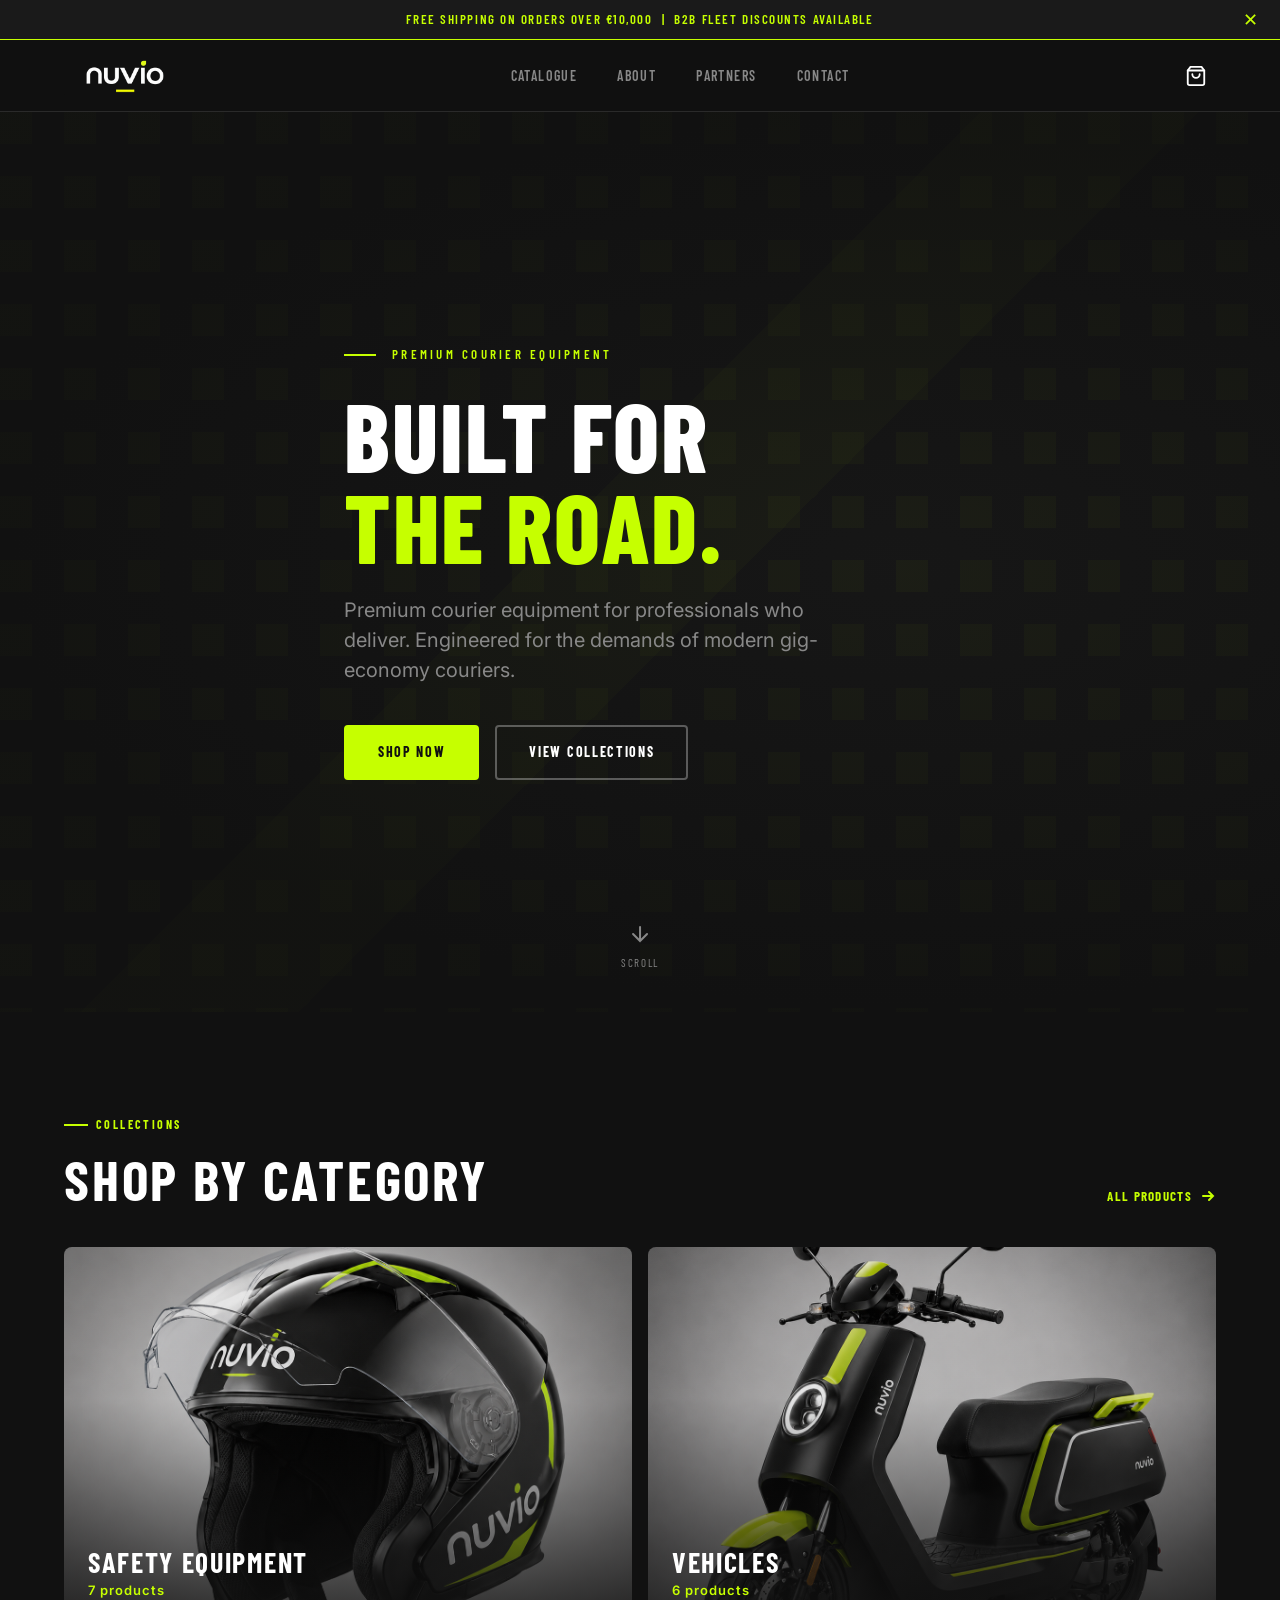
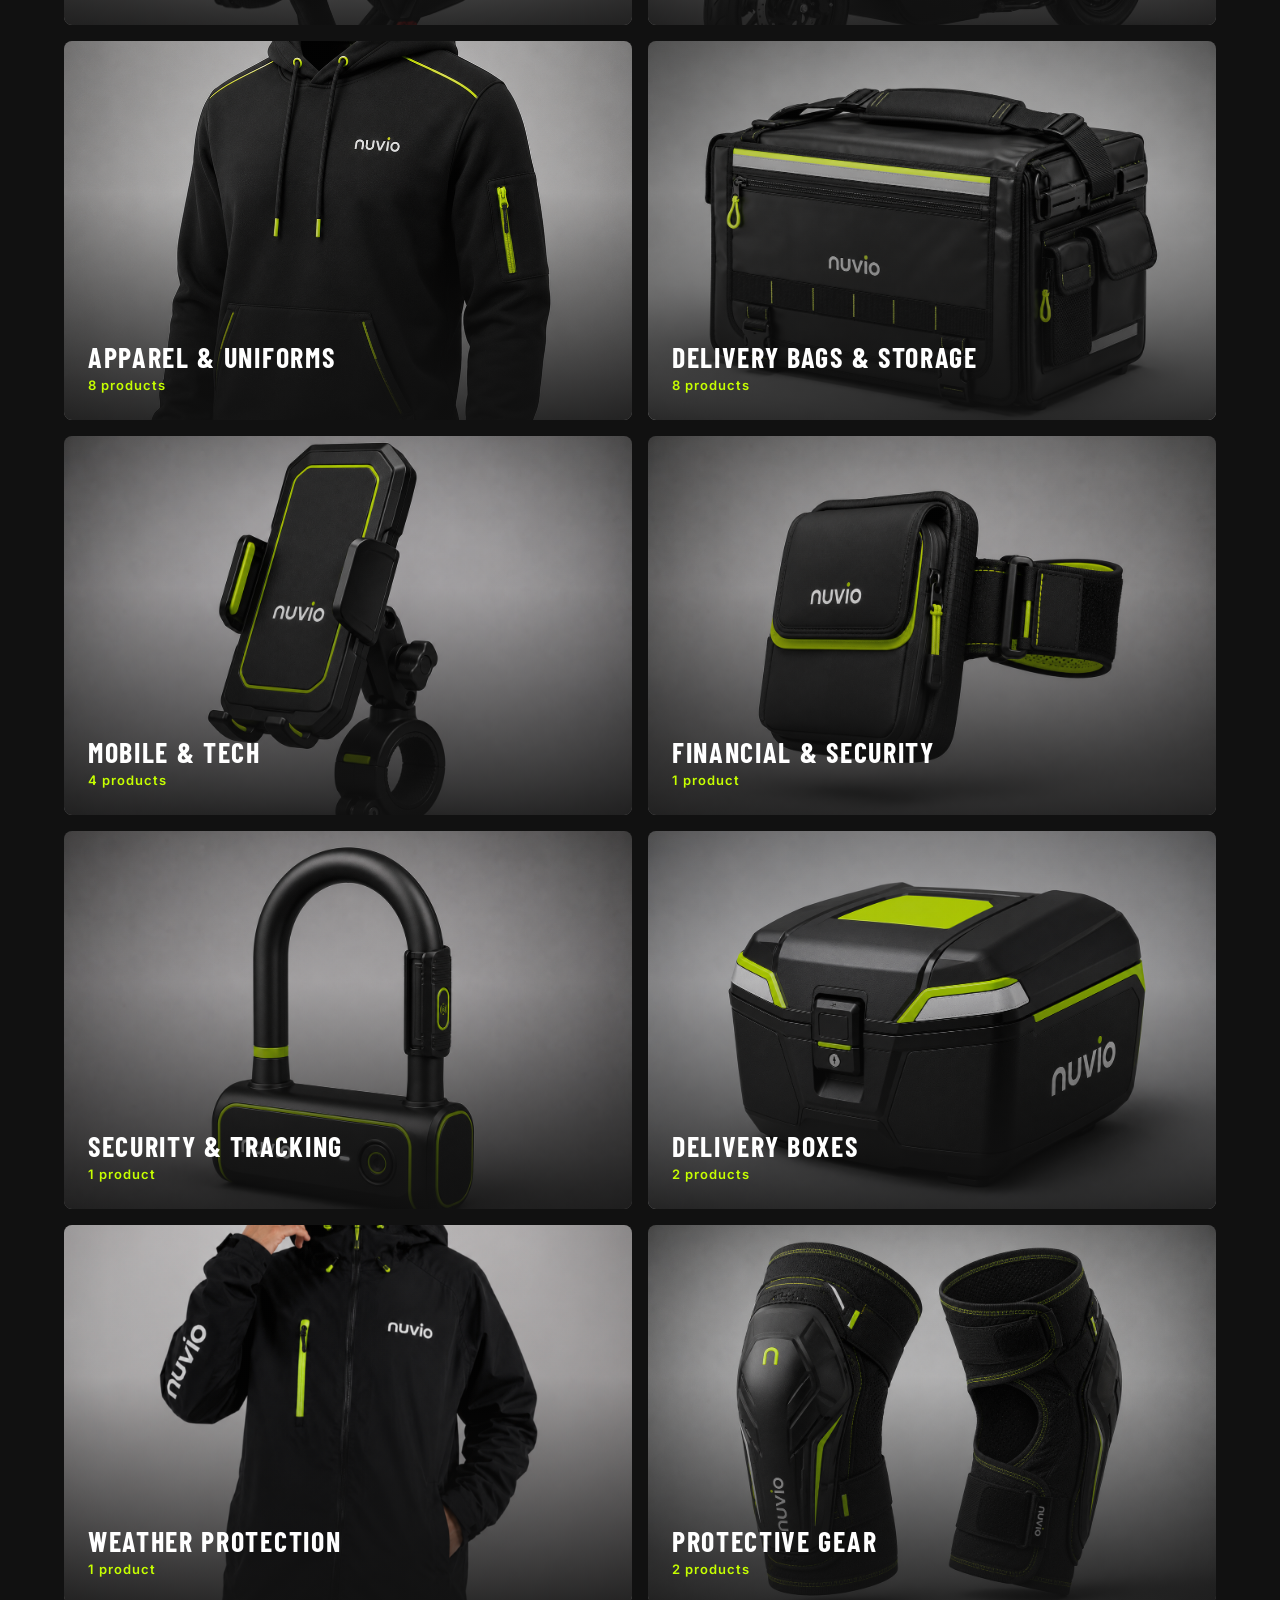
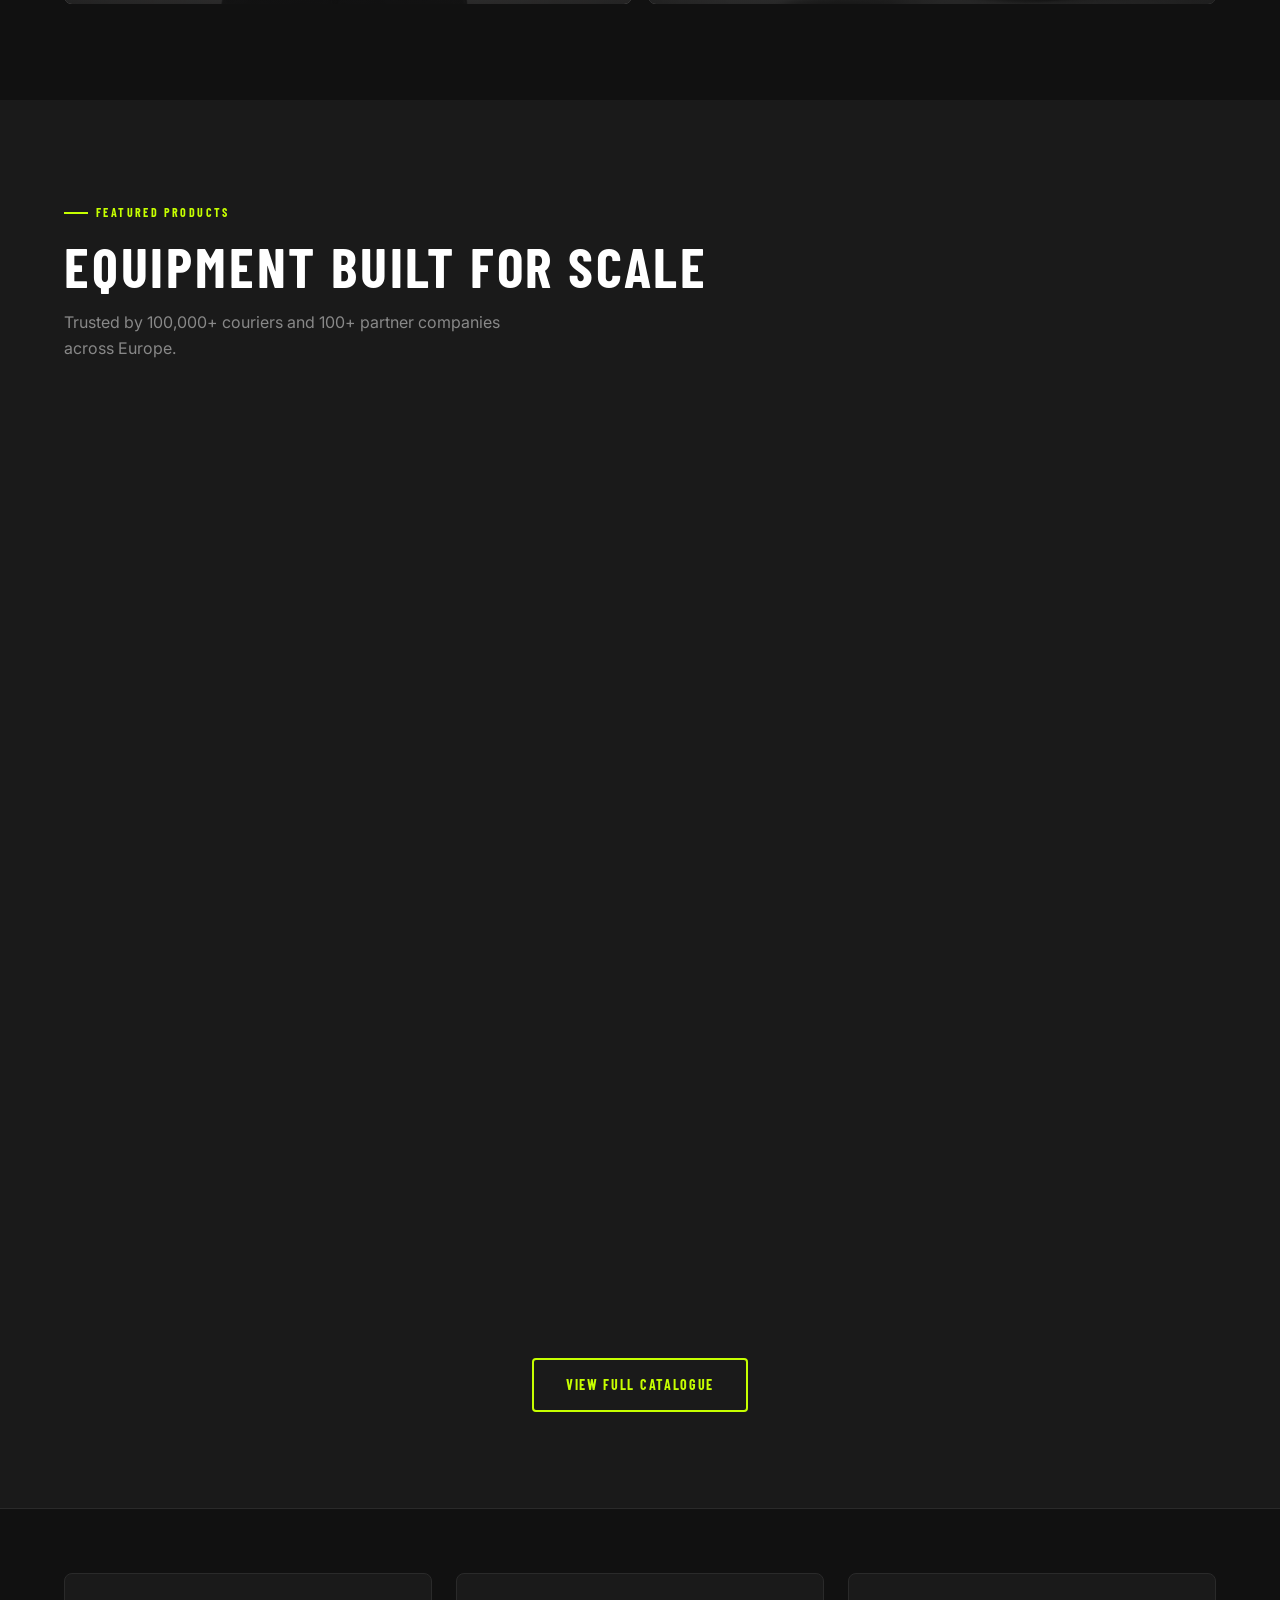
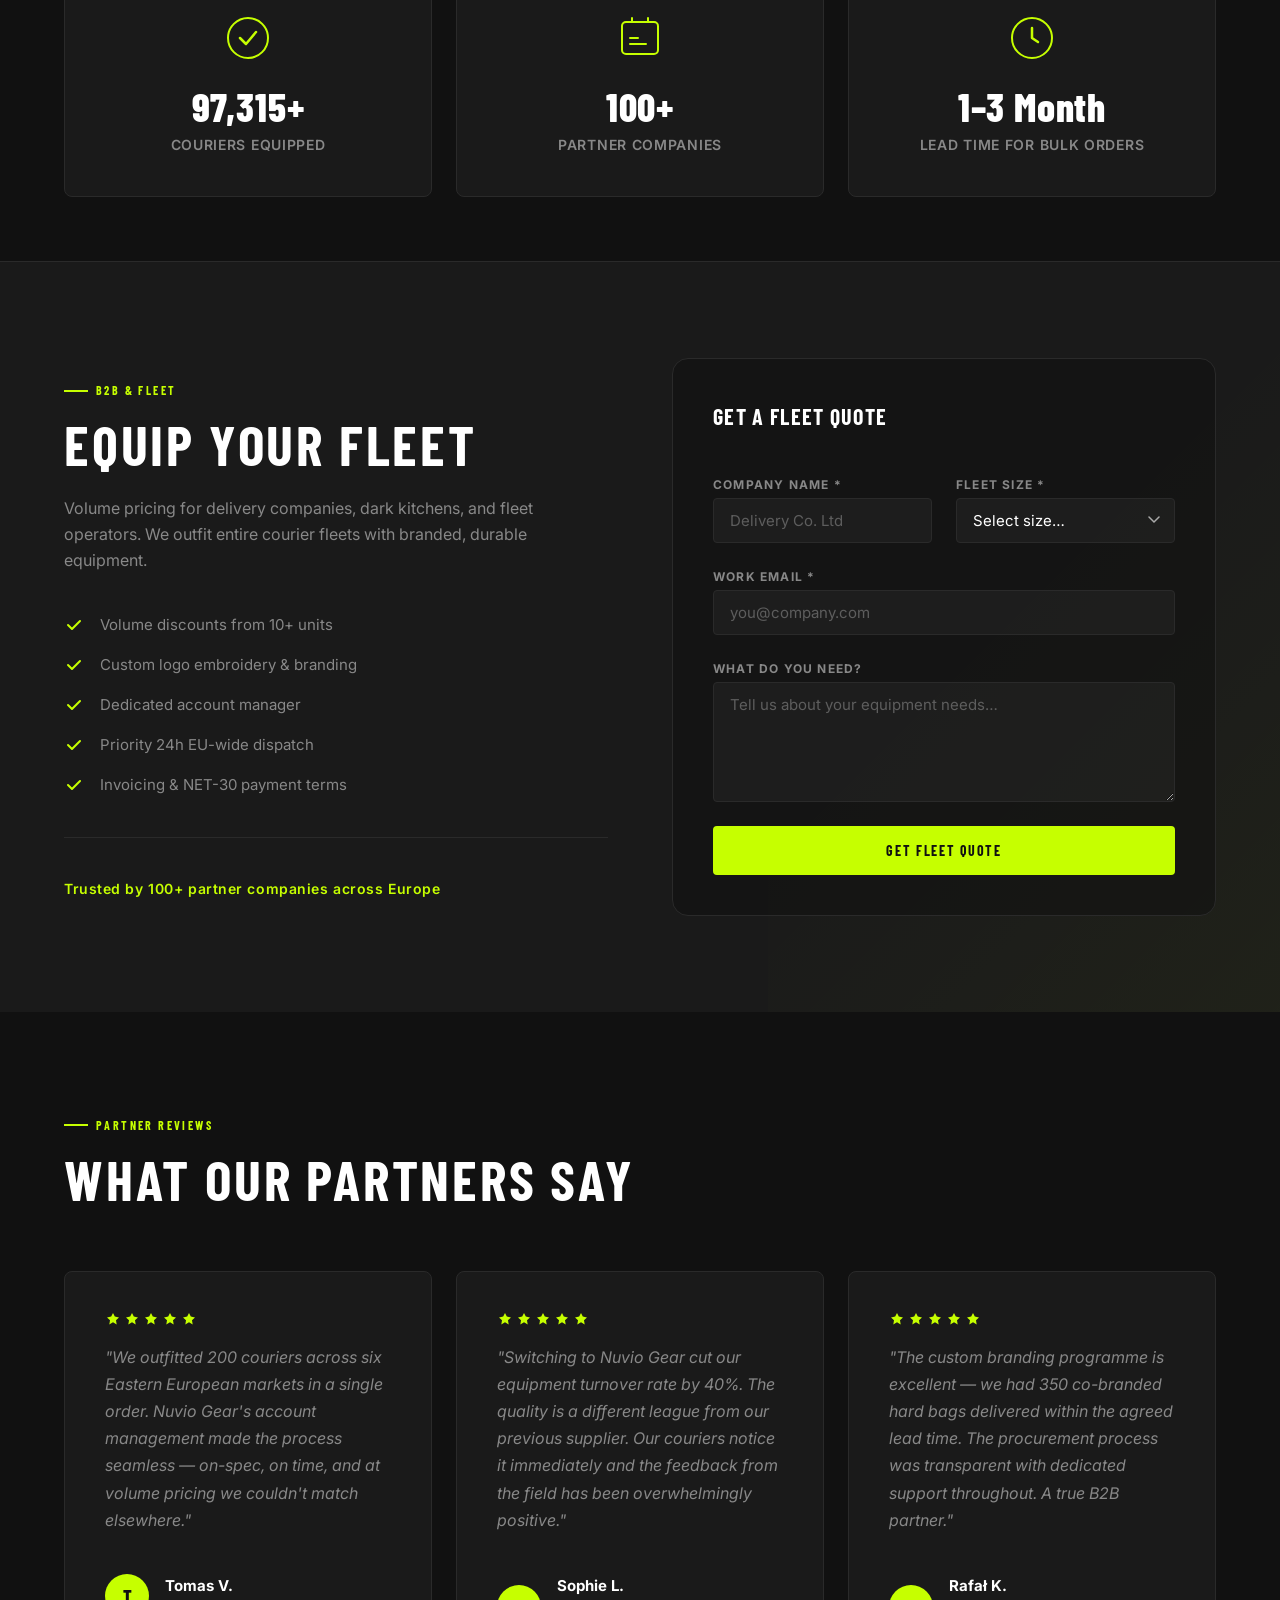
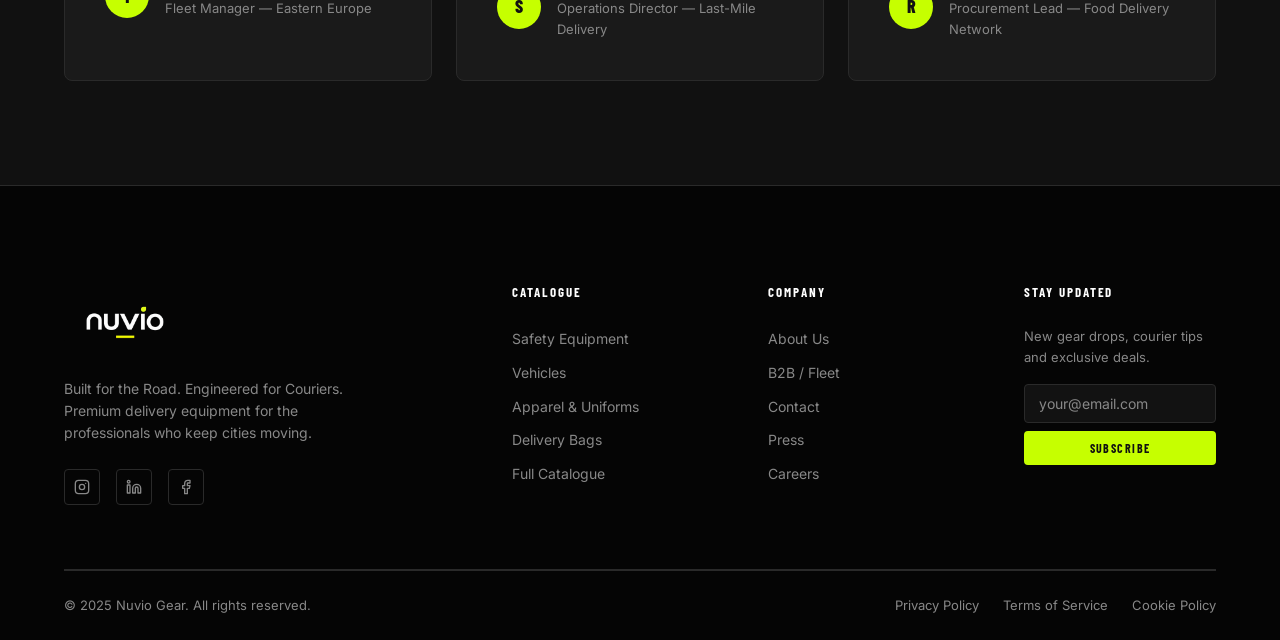
==== index.html @ 3fef3d1f "Initial commit" ====
<!DOCTYPE html>
<html lang="en">
<head>
  <meta charset="UTF-8">
  <meta name="viewport" content="width=device-width, initial-scale=1.0">
  <meta name="description" content="Nuvio Gear — Premium courier equipment for professionals who deliver. 42 products across 12 categories: safety equipment, vehicles, apparel, delivery bags &amp; more.">
  <meta name="theme-color" content="#111111">
  <title>Nuvio Gear — Built for the Road. Engineered for Couriers.</title>

  <!-- Open Graph -->
  <meta property="og:title" content="Nuvio Gear — Built for the Road">
  <meta property="og:description" content="Premium courier equipment for gig-economy professionals.">
  <meta property="og:type" content="website">

  <!-- Preload critical fonts -->
  <link rel="preconnect" href="https://fonts.googleapis.com">
  <link rel="preconnect" href="https://fonts.gstatic.com" crossorigin>
  <link href="https://fonts.googleapis.com/css2?family=Barlow+Condensed:wght@400;600;700;800&family=Inter:wght@400;500;600;700&display=swap" rel="stylesheet">

  <!-- Stylesheets -->
  <link rel="stylesheet" href="assets/css/main.css">
  <link rel="stylesheet" href="assets/css/components.css">
  <link rel="stylesheet" href="assets/css/responsive.css">
</head>
<body>

  <!-- ══════════════════════════════════════════
       ANNOUNCEMENT BAR
  ══════════════════════════════════════════ -->
  <div class="announcement-bar" role="banner" id="announce-bar">
    <p class="announcement-bar__text">
      FREE SHIPPING ON ORDERS OVER €10,000 &nbsp;|&nbsp; B2B Fleet Discounts Available
    </p>
    <button class="announcement-bar__close" aria-label="Dismiss announcement">✕</button>
  </div>

  <!-- ══════════════════════════════════════════
       NAVIGATION
  ══════════════════════════════════════════ -->
  <nav class="site-nav" role="navigation" aria-label="Main navigation">
    <div class="container nav-inner">

      <!-- Logo -->
      <a href="index.html" class="nav-logo" aria-label="Nuvio Gear Home">
        <img src="assets/images/nuvio_white_transparent2.png" alt="Nuvio Gear" style="height: 80px; width: auto;">
      </a>

      <!-- Desktop links -->
      <ul class="nav-links" role="list">
        <li class="nav-item">
          <a href="products.html" class="nav-link" aria-haspopup="true">Catalogue</a>
          <!-- Mega Dropdown -->
          <div class="mega-dropdown" role="region" aria-label="Catalogue categories">
            <a href="products.html?cat=safety-equipment" class="mega-dropdown-item">
              <svg class="mega-dropdown-icon" viewBox="0 0 40 40" fill="none" xmlns="http://www.w3.org/2000/svg" aria-hidden="true">
                <path d="M20 4L6 10v10c0 7 5.8 13.5 14 15.5 8.2-2 14-8.5 14-15.5V10L20 4z" stroke="currentColor" stroke-width="2"/>
                <path d="M14 20l4 4 8-8" stroke="currentColor" stroke-width="2.5" stroke-linecap="round" stroke-linejoin="round"/>
              </svg>
              <div>
                <div class="mega-dropdown-label">Safety Equipment</div>
                <div class="mega-dropdown-desc">Helmets, vests &amp; first aid</div>
              </div>
            </a>
            <a href="products.html?cat=communication" class="mega-dropdown-item">
              <svg class="mega-dropdown-icon" viewBox="0 0 40 40" fill="none" xmlns="http://www.w3.org/2000/svg" aria-hidden="true">
                <circle cx="20" cy="14" r="6" stroke="currentColor" stroke-width="2"/>
                <rect x="9" y="13" width="4" height="6" rx="2" stroke="currentColor" stroke-width="1.5"/>
                <rect x="27" y="13" width="4" height="6" rx="2" stroke="currentColor" stroke-width="1.5"/>
                <path d="M12 14 Q12 8 20 8 Q28 8 28 14" stroke="currentColor" stroke-width="1.5" fill="none"/>
              </svg>
              <div>
                <div class="mega-dropdown-label">Communication</div>
                <div class="mega-dropdown-desc">Intercoms &amp; headsets</div>
              </div>
            </a>
            <a href="products.html?cat=vehicles" class="mega-dropdown-item">
              <svg class="mega-dropdown-icon" viewBox="0 0 40 40" fill="none" xmlns="http://www.w3.org/2000/svg" aria-hidden="true">
                <circle cx="10" cy="28" r="5" stroke="currentColor" stroke-width="2"/>
                <circle cx="30" cy="28" r="5" stroke="currentColor" stroke-width="2"/>
                <path d="M10 28 L18 14 L24 14 L30 28" stroke="currentColor" stroke-width="2" stroke-linecap="round" stroke-linejoin="round"/>
                <line x1="18" y1="14" x2="10" y2="22" stroke="currentColor" stroke-width="1.5" stroke-linecap="round"/>
                <path d="M20 10 L24 14" stroke="currentColor" stroke-width="2" stroke-linecap="round"/>
              </svg>
              <div>
                <div class="mega-dropdown-label">Vehicles</div>
                <div class="mega-dropdown-desc">E-bikes, scooters &amp; cargo</div>
              </div>
            </a>
            <a href="products.html?cat=apparel" class="mega-dropdown-item">
              <svg class="mega-dropdown-icon" viewBox="0 0 40 40" fill="none" xmlns="http://www.w3.org/2000/svg" aria-hidden="true">
                <path d="M14 6 L6 12 L10 14 L10 34 L30 34 L30 14 L34 12 L26 6 Q23 10 20 10 Q17 10 14 6Z" stroke="currentColor" stroke-width="2" fill="none" stroke-linejoin="round"/>
                <line x1="20" y1="10" x2="20" y2="34" stroke="currentColor" stroke-width="1.5" opacity="0.5"/>
              </svg>
              <div>
                <div class="mega-dropdown-label">Apparel &amp; Uniforms</div>
                <div class="mega-dropdown-desc">Jackets, shirts &amp; pants</div>
              </div>
            </a>
            <a href="products.html?cat=delivery-bags" class="mega-dropdown-item">
              <svg class="mega-dropdown-icon" viewBox="0 0 40 40" fill="none" xmlns="http://www.w3.org/2000/svg" aria-hidden="true">
                <rect x="8" y="12" width="24" height="22" rx="4" stroke="currentColor" stroke-width="2"/>
                <path d="M13 12 L13 8 Q13 5 20 5 Q27 5 27 8 L27 12" stroke="currentColor" stroke-width="2" fill="none"/>
                <line x1="8" y1="20" x2="32" y2="20" stroke="currentColor" stroke-width="1.5"/>
              </svg>
              <div>
                <div class="mega-dropdown-label">Delivery Bags &amp; Storage</div>
                <div class="mega-dropdown-desc">Hard bags, pizza &amp; grocery</div>
              </div>
            </a>
            <a href="products.html?cat=mobile-tech" class="mega-dropdown-item">
              <svg class="mega-dropdown-icon" viewBox="0 0 40 40" fill="none" xmlns="http://www.w3.org/2000/svg" aria-hidden="true">
                <rect x="13" y="5" width="14" height="24" rx="3" stroke="currentColor" stroke-width="2"/>
                <circle cx="20" cy="25" r="2" stroke="currentColor" stroke-width="1.5"/>
                <line x1="16" y1="9" x2="24" y2="9" stroke="currentColor" stroke-width="1.5" stroke-linecap="round"/>
                <path d="M26 18 L32 14 M26 22 L34 22" stroke="currentColor" stroke-width="1.5" stroke-linecap="round"/>
              </svg>
              <div>
                <div class="mega-dropdown-label">Mobile &amp; Tech</div>
                <div class="mega-dropdown-desc">Holders, cameras &amp; cases</div>
              </div>
            </a>
            <a href="products.html?cat=financial-security" class="mega-dropdown-item">
              <svg class="mega-dropdown-icon" viewBox="0 0 40 40" fill="none" xmlns="http://www.w3.org/2000/svg" aria-hidden="true">
                <rect x="6" y="12" width="28" height="20" rx="3" stroke="currentColor" stroke-width="2"/>
                <path d="M12 12 L12 9 Q12 6 20 6 Q28 6 28 9 L28 12" stroke="currentColor" stroke-width="2" fill="none"/>
                <circle cx="20" cy="22" r="4" stroke="currentColor" stroke-width="1.5"/>
              </svg>
              <div>
                <div class="mega-dropdown-label">Financial &amp; Security</div>
                <div class="mega-dropdown-desc">Cash bags &amp; wrist bags</div>
              </div>
            </a>
            <a href="products.html?cat=security-tracking" class="mega-dropdown-item">
              <svg class="mega-dropdown-icon" viewBox="0 0 40 40" fill="none" xmlns="http://www.w3.org/2000/svg" aria-hidden="true">
                <rect x="12" y="18" width="16" height="14" rx="3" stroke="currentColor" stroke-width="2"/>
                <path d="M15 18 L15 13 Q15 7 20 7 Q25 7 25 13 L25 18" stroke="currentColor" stroke-width="2" fill="none"/>
                <circle cx="20" cy="25" r="3" fill="currentColor" opacity="0.7"/>
              </svg>
              <div>
                <div class="mega-dropdown-label">Security &amp; Tracking</div>
                <div class="mega-dropdown-desc">Smart locks &amp; GPS</div>
              </div>
            </a>
            <a href="products.html?cat=charging" class="mega-dropdown-item">
              <svg class="mega-dropdown-icon" viewBox="0 0 40 40" fill="none" xmlns="http://www.w3.org/2000/svg" aria-hidden="true">
                <rect x="10" y="8" width="20" height="28" rx="3" stroke="currentColor" stroke-width="2"/>
                <path d="M15 5 L15 8 M25 5 L25 8" stroke="currentColor" stroke-width="2" stroke-linecap="round"/>
                <path d="M22 18 L18 24 L22 24 L18 30" stroke="currentColor" stroke-width="2.5" stroke-linecap="round" stroke-linejoin="round"/>
              </svg>
              <div>
                <div class="mega-dropdown-label">Charging Solutions</div>
                <div class="mega-dropdown-desc">Fast chargers &amp; power banks</div>
              </div>
            </a>
            <a href="products.html?cat=delivery-boxes" class="mega-dropdown-item">
              <svg class="mega-dropdown-icon" viewBox="0 0 40 40" fill="none" xmlns="http://www.w3.org/2000/svg" aria-hidden="true">
                <rect x="6" y="14" width="28" height="20" rx="2" stroke="currentColor" stroke-width="2"/>
                <polyline points="6,20 20,8 34,20" stroke="currentColor" stroke-width="2" stroke-linejoin="round"/>
                <line x1="14" y1="34" x2="14" y2="22" stroke="currentColor" stroke-width="1.5"/>
                <line x1="26" y1="34" x2="26" y2="22" stroke="currentColor" stroke-width="1.5"/>
                <line x1="14" y1="22" x2="26" y2="22" stroke="currentColor" stroke-width="1.5"/>
              </svg>
              <div>
                <div class="mega-dropdown-label">Delivery Boxes</div>
                <div class="mega-dropdown-desc">Hard case &amp; rear rack boxes</div>
              </div>
            </a>
            <a href="products.html?cat=weather-protection" class="mega-dropdown-item">
              <svg class="mega-dropdown-icon" viewBox="0 0 40 40" fill="none" xmlns="http://www.w3.org/2000/svg" aria-hidden="true">
                <path d="M10 20 Q20 6 30 20 L30 32 Q20 36 10 32 Z" stroke="currentColor" stroke-width="2" fill="none"/>
                <line x1="14" y1="38" x2="14" y2="32" stroke="currentColor" stroke-width="2" stroke-linecap="round"/>
                <line x1="20" y1="38" x2="20" y2="32" stroke="currentColor" stroke-width="2" stroke-linecap="round"/>
                <line x1="26" y1="38" x2="26" y2="32" stroke="currentColor" stroke-width="2" stroke-linecap="round"/>
              </svg>
              <div>
                <div class="mega-dropdown-label">Weather Protection</div>
                <div class="mega-dropdown-desc">Raincoats &amp; waterproofs</div>
              </div>
            </a>
            <a href="products.html?cat=protective-gear" class="mega-dropdown-item">
              <svg class="mega-dropdown-icon" viewBox="0 0 40 40" fill="none" xmlns="http://www.w3.org/2000/svg" aria-hidden="true">
                <ellipse cx="15" cy="22" rx="6" ry="10" stroke="currentColor" stroke-width="2"/>
                <line x1="10" y1="18" x2="20" y2="18" stroke="currentColor" stroke-width="1.5"/>
                <line x1="10" y1="26" x2="20" y2="26" stroke="currentColor" stroke-width="1.5"/>
                <ellipse cx="28" cy="18" rx="5" ry="8" stroke="currentColor" stroke-width="2"/>
                <line x1="24" y1="15" x2="32" y2="15" stroke="currentColor" stroke-width="1.5"/>
                <line x1="24" y1="21" x2="32" y2="21" stroke="currentColor" stroke-width="1.5"/>
              </svg>
              <div>
                <div class="mega-dropdown-label">Protective Gear</div>
                <div class="mega-dropdown-desc">Knee &amp; elbow guards</div>
              </div>
            </a>
          </div>
        </li>
        <li><a href="about.html" class="nav-link">About</a></li>
        <li><a href="#fleet" class="nav-link">Partners</a></li>
        <li><a href="contact.html" class="nav-link">Contact</a></li>
      </ul>

      <!-- Actions -->
      <div class="nav-actions">
        <button class="cart-btn" aria-label="Open cart" aria-expanded="false">
          <svg width="22" height="22" viewBox="0 0 24 24" fill="none" stroke="currentColor" stroke-width="2" stroke-linecap="round" stroke-linejoin="round" aria-hidden="true">
            <path d="M6 2L3 6v14a2 2 0 002 2h14a2 2 0 002-2V6l-3-4z"/>
            <line x1="3" y1="6" x2="21" y2="6"/>
            <path d="M16 10a4 4 0 01-8 0"/>
          </svg>
          <span class="cart-badge" aria-live="polite" aria-atomic="true">0</span>
        </button>

        <!-- Hamburger (mobile) -->
        <button class="hamburger" aria-label="Toggle menu" aria-expanded="false" aria-controls="mobile-nav">
          <span class="hamburger-line"></span>
          <span class="hamburger-line"></span>
          <span class="hamburger-line"></span>
        </button>
      </div>
    </div>
  </nav>

  <!-- Mobile navigation overlay -->
  <div class="mobile-nav" id="mobile-nav" role="dialog" aria-label="Mobile navigation" aria-modal="true">
    <ul class="mobile-nav-links" role="list">
      <li>
        <a href="products.html" class="mobile-nav-link" data-sub-toggle="mobile-shop-sub" aria-expanded="false">
          Catalogue
        </a>
        <div class="mobile-nav-sub" id="mobile-shop-sub" style="display:none">
          <a href="products.html?cat=safety-equipment">Safety Equipment</a>
          <a href="products.html?cat=communication">Communication Equipment</a>
          <a href="products.html?cat=vehicles">Vehicles</a>
          <a href="products.html?cat=apparel">Apparel &amp; Uniforms</a>
          <a href="products.html?cat=delivery-bags">Delivery Bags &amp; Storage</a>
          <a href="products.html?cat=mobile-tech">Mobile &amp; Tech Accessories</a>
          <a href="products.html?cat=financial-security">Financial &amp; Security</a>
          <a href="products.html?cat=security-tracking">Security &amp; Tracking</a>
          <a href="products.html?cat=charging">Charging Solutions</a>
          <a href="products.html?cat=delivery-boxes">Delivery Boxes</a>
          <a href="products.html?cat=weather-protection">Weather Protection</a>
          <a href="products.html?cat=protective-gear">Protective Gear</a>
        </div>
      </li>
      <li><a href="about.html" class="mobile-nav-link">About</a></li>
      <li><a href="#fleet" class="mobile-nav-link">Partners</a></li>
      <li><a href="contact.html" class="mobile-nav-link">Contact</a></li>
    </ul>
  </div>

  <!-- ══════════════════════════════════════════
       CART DRAWER
  ══════════════════════════════════════════ -->
  <div class="cart-overlay" aria-hidden="true" id="cart-overlay"></div>
  <aside class="cart-drawer" id="cart-drawer" role="dialog" aria-label="Shopping cart" aria-modal="true">
    <div class="cart-header">
      <div>
        <h2 class="cart-title">Your Cart</h2>
        <span class="cart-count">(0 items)</span>
      </div>
      <button class="cart-close" aria-label="Close cart">✕</button>
    </div>

    <div class="cart-items" id="cart-items">
      <div class="cart-empty">
        <svg class="cart-empty-icon" viewBox="0 0 64 64" fill="none" xmlns="http://www.w3.org/2000/svg" aria-hidden="true">
          <path d="M12 16h40l-4 24H16L12 16z" stroke="currentColor" stroke-width="2" stroke-linejoin="round"/>
          <circle cx="22" cy="52" r="3" stroke="currentColor" stroke-width="2"/>
          <circle cx="42" cy="52" r="3" stroke="currentColor" stroke-width="2"/>
          <path d="M8 8h4l4 8" stroke="currentColor" stroke-width="2" stroke-linecap="round"/>
        </svg>
        <p>Your cart is empty</p>
        <a href="products.html" class="btn btn-outline-accent btn-sm">Shop Now</a>
      </div>
    </div>

    <div class="cart-footer">
      <div class="cart-subtotal">
        <span>Subtotal</span>
        <span class="cart-subtotal-amount">€0.00</span>
      </div>
      <div class="cart-total">
        <span>Total</span>
        <span class="cart-total-amount">€0.00</span>
      </div>
      <button class="btn btn-primary btn-full btn-checkout" disabled>Checkout</button>
      <p class="cart-shipping-note">Free shipping on orders over €50 across the EU</p>
    </div>
  </aside>

  <main id="main-content">

    <!-- ══════════════════════════════════════════
         HERO SECTION
    ══════════════════════════════════════════ -->
    <section class="hero" aria-label="Hero">
      <div class="hero-bg" aria-hidden="true"></div>

      <div class="container hero-content">
        <p class="hero-eyebrow fade-in">Premium Courier Equipment</p>

        <h1 class="hero-title fade-in fade-in-delay-1">
          Built For<br>
          <span class="line-accent">The Road.</span>
        </h1>

        <p class="hero-sub fade-in fade-in-delay-2">
          Premium courier equipment for professionals who deliver. Engineered for the demands of modern gig-economy couriers.
        </p>

        <div class="hero-ctas fade-in fade-in-delay-3">
          <a href="products.html" class="btn btn-primary">Shop Now</a>
          <a href="#categories" class="btn btn-outline">View Collections</a>
        </div>
      </div>

      <!-- Scroll indicator -->
      <div class="hero-scroll" aria-label="Scroll down">
        <svg class="scroll-arrow" viewBox="0 0 24 24" fill="none" stroke="currentColor" stroke-width="2" stroke-linecap="round" aria-hidden="true">
          <path d="M12 5v14M5 12l7 7 7-7"/>
        </svg>
        <span>Scroll</span>
      </div>
    </section>

    <!-- ══════════════════════════════════════════
         FEATURED CATEGORIES GRID
    ══════════════════════════════════════════ -->
    <section class="categories" id="categories" aria-label="Product categories">
      <div class="container">
        <div class="categories-header fade-in">
          <div>
            <p class="section-label">Collections</p>
            <h2 class="section-title">Shop by Category</h2>
          </div>
          <a href="products.html" class="view-all">
            All Products
            <svg viewBox="0 0 16 16" fill="none" stroke="currentColor" stroke-width="2" stroke-linecap="round" aria-hidden="true">
              <path d="M3 8h10M9 4l4 4-4 4"/>
            </svg>
          </a>
        </div>

        <div class="categories-grid">
          <a href="products.html?cat=safety-equipment" class="category-card fade-in" aria-label="Browse Safety Equipment">
            <img src="assets/images/products/Helmet.png" alt="Helmets, vests and first aid kits" loading="lazy" class="category-card-img" style="object-fit:cover;width:100%;min-height:400px;" onerror="var d=document.createElement('div');d.style.cssText='background:#111111;width:100%;min-height:400px;display:flex;align-items:center;justify-content:center;';d.innerHTML='<span style=&quot;color:#C6FF00;font-weight:700;font-size:1.1rem;&quot;>Safety Equipment</span>';this.parentNode.replaceChild(d,this)">
            <div class="category-card-overlay"></div>
            <div class="category-card-info">
              <div class="category-card-name">Safety Equipment</div>
              <div class="category-card-count">7 products</div>
            </div>
          </a>

          <a href="products.html?cat=vehicles" class="category-card fade-in fade-in-delay-1" aria-label="Browse Vehicles">
            <img src="assets/images/products/E-Bike.png" alt="E-bikes, electric scooters and cargo bicycles" loading="lazy" class="category-card-img" style="object-fit:cover;width:100%;min-height:400px;" onerror="var d=document.createElement('div');d.style.cssText='background:#111111;width:100%;min-height:400px;display:flex;align-items:center;justify-content:center;';d.innerHTML='<span style=&quot;color:#C6FF00;font-weight:700;font-size:1.1rem;&quot;>Vehicles</span>';this.parentNode.replaceChild(d,this)">
            <div class="category-card-overlay"></div>
            <div class="category-card-info">
              <div class="category-card-name">Vehicles</div>
              <div class="category-card-count">6 products</div>
            </div>
          </a>

          <a href="products.html?cat=apparel" class="category-card fade-in" aria-label="Browse Apparel & Uniforms">
            <img src="assets/images/products/Hoodie.png" alt="Courier jackets, shirts and pants" loading="lazy" class="category-card-img" style="object-fit:cover;width:100%;min-height:400px;" onerror="var d=document.createElement('div');d.style.cssText='background:#111111;width:100%;min-height:400px;display:flex;align-items:center;justify-content:center;';d.innerHTML='<span style=&quot;color:#C6FF00;font-weight:700;font-size:1.1rem;&quot;>Apparel &amp; Uniforms</span>';this.parentNode.replaceChild(d,this)">
            <div class="category-card-overlay"></div>
            <div class="category-card-info">
              <div class="category-card-name">Apparel &amp; Uniforms</div>
              <div class="category-card-count">8 products</div>
            </div>
          </a>

          <a href="products.html?cat=delivery-bags" class="category-card fade-in fade-in-delay-1" aria-label="Browse Delivery Bags & Storage">
            <img src="assets/images/products/Hard Bag.png" alt="Hard bags, pizza bags and grocery bags" loading="lazy" class="category-card-img" style="object-fit:cover;width:100%;min-height:400px;" onerror="var d=document.createElement('div');d.style.cssText='background:#111111;width:100%;min-height:400px;display:flex;align-items:center;justify-content:center;';d.innerHTML='<span style=&quot;color:#C6FF00;font-weight:700;font-size:1.1rem;&quot;>Delivery Bags &amp; Storage</span>';this.parentNode.replaceChild(d,this)">
            <div class="category-card-overlay"></div>
            <div class="category-card-info">
              <div class="category-card-name">Delivery Bags &amp; Storage</div>
              <div class="category-card-count">8 products</div>
            </div>
          </a>

          <a href="products.html?cat=mobile-tech" class="category-card fade-in fade-in-delay-2" aria-label="Browse Mobile & Tech Accessories">
            <img src="assets/images/products/Phone Holder.png" alt="Phone holders, power banks and dash cameras" loading="lazy" class="category-card-img" style="object-fit:cover;width:100%;min-height:400px;" onerror="var d=document.createElement('div');d.style.cssText='background:#111111;width:100%;min-height:400px;display:flex;align-items:center;justify-content:center;';d.innerHTML='<span style=&quot;color:#C6FF00;font-weight:700;font-size:1.1rem;&quot;>Mobile &amp; Tech</span>';this.parentNode.replaceChild(d,this)">
            <div class="category-card-overlay"></div>
            <div class="category-card-info">
              <div class="category-card-name">Mobile &amp; Tech</div>
              <div class="category-card-count">4 products</div>
            </div>
          </a>

          <a href="products.html?cat=financial-security" class="category-card fade-in" aria-label="Browse Financial & Security Accessories">
            <img src="assets/images/products/Cash Bag - Bag wrist.png" alt="Cash bags and wrist bags" loading="lazy" class="category-card-img" style="object-fit:cover;width:100%;min-height:400px;" onerror="var d=document.createElement('div');d.style.cssText='background:#111111;width:100%;min-height:400px;display:flex;align-items:center;justify-content:center;';d.innerHTML='<span style=&quot;color:#C6FF00;font-weight:700;font-size:1.1rem;&quot;>Financial &amp; Security</span>';this.parentNode.replaceChild(d,this)">
            <div class="category-card-overlay"></div>
            <div class="category-card-info">
              <div class="category-card-name">Financial &amp; Security</div>
              <div class="category-card-count">1 product</div>
            </div>
          </a>

          <a href="products.html?cat=security-tracking" class="category-card fade-in fade-in-delay-1" aria-label="Browse Security & Tracking">
            <img src="assets/images/products/Smart Lock.png" alt="Smart locks and GPS tracking" loading="lazy" class="category-card-img" style="object-fit:cover;width:100%;min-height:400px;" onerror="var d=document.createElement('div');d.style.cssText='background:#111111;width:100%;min-height:400px;display:flex;align-items:center;justify-content:center;';d.innerHTML='<span style=&quot;color:#C6FF00;font-weight:700;font-size:1.1rem;&quot;>Security &amp; Tracking</span>';this.parentNode.replaceChild(d,this)">
            <div class="category-card-overlay"></div>
            <div class="category-card-info">
              <div class="category-card-name">Security &amp; Tracking</div>
              <div class="category-card-count">1 product</div>
            </div>
          </a>

          <a href="products.html?cat=delivery-boxes" class="category-card fade-in" aria-label="Browse Delivery Boxes">
            <img src="assets/images/products/Hard Case Delivery Box.png" alt="Hard case and rear rack delivery boxes" loading="lazy" class="category-card-img" style="object-fit:cover;width:100%;min-height:400px;" onerror="var d=document.createElement('div');d.style.cssText='background:#111111;width:100%;min-height:400px;display:flex;align-items:center;justify-content:center;';d.innerHTML='<span style=&quot;color:#C6FF00;font-weight:700;font-size:1.1rem;&quot;>Delivery Boxes</span>';this.parentNode.replaceChild(d,this)">
            <div class="category-card-overlay"></div>
            <div class="category-card-info">
              <div class="category-card-name">Delivery Boxes</div>
              <div class="category-card-count">2 products</div>
            </div>
          </a>

          <a href="products.html?cat=weather-protection" class="category-card fade-in fade-in-delay-1" aria-label="Browse Weather Protection">
            <img src="assets/images/products/Raincoat.png" alt="Raincoats and waterproof gear" loading="lazy" class="category-card-img" style="object-fit:cover;width:100%;min-height:400px;" onerror="var d=document.createElement('div');d.style.cssText='background:#111111;width:100%;min-height:400px;display:flex;align-items:center;justify-content:center;';d.innerHTML='<span style=&quot;color:#C6FF00;font-weight:700;font-size:1.1rem;&quot;>Weather Protection</span>';this.parentNode.replaceChild(d,this)">
            <div class="category-card-overlay"></div>
            <div class="category-card-info">
              <div class="category-card-name">Weather Protection</div>
              <div class="category-card-count">1 product</div>
            </div>
          </a>

          <a href="products.html?cat=protective-gear" class="category-card fade-in fade-in-delay-2" aria-label="Browse Protective Gear">
            <img src="assets/images/products/Knee Guards.png" alt="Knee guards and elbow guards" loading="lazy" class="category-card-img" style="object-fit:cover;width:100%;min-height:400px;" onerror="var d=document.createElement('div');d.style.cssText='background:#111111;width:100%;min-height:400px;display:flex;align-items:center;justify-content:center;';d.innerHTML='<span style=&quot;color:#C6FF00;font-weight:700;font-size:1.1rem;&quot;>Protective Gear</span>';this.parentNode.replaceChild(d,this)">
            <div class="category-card-overlay"></div>
            <div class="category-card-info">
              <div class="category-card-name">Protective Gear</div>
              <div class="category-card-count">2 products</div>
            </div>
          </a>
        </div>
      </div>
    </section>

    <!-- ══════════════════════════════════════════
         BESTSELLERS SECTION
    ══════════════════════════════════════════ -->
    <section class="bestsellers" aria-label="Bestselling products">
      <div class="container">
        <div class="bestsellers-header">
          <p class="section-label fade-in">Featured Products</p>
          <h2 class="section-title fade-in fade-in-delay-1">Equipment Built for Scale</h2>
          <p class="section-subtitle fade-in fade-in-delay-2">Trusted by 100,000+ couriers and 100+ partner companies across Europe.</p>
        </div>

        <div class="product-scroll" role="list">

          <!-- Helmet -->
          <article class="product-card fade-in" role="listitem" data-category="safety-equipment">
            <div class="product-card-image">
              <img src="assets/images/products/Helmet.png" alt="Courier helmet — Safety Equipment" loading="lazy" onerror="this.onerror=null;this.src='assets/images/placeholder/cat-safety-equipment.svg'">
              <span class="product-badge badge-bestseller">Popular</span>
              <div class="product-card-quick">
                <a href="contact.html" class="btn btn-primary btn-full">Request Quote</a>
              </div>
            </div>
            <div class="product-card-body">
              <h3 class="product-card-name">Helmet</h3>
              <p class="product-card-desc">CE-certified courier helmet for year-round protection</p>
              <div class="product-card-footer">
                <span class="product-cat-tag">Safety Equipment</span>
                <a href="contact.html" class="btn btn-cart" aria-label="Request quote for Helmet">Quote</a>
              </div>
            </div>
          </article>

          <!-- E-Bike -->
          <article class="product-card fade-in fade-in-delay-1" role="listitem" data-category="vehicles">
            <div class="product-card-image">
              <img src="assets/images/products/E-Bike.png" alt="E-Bike — Vehicles" loading="lazy" onerror="this.onerror=null;this.src='assets/images/placeholder/cat-vehicles.svg'">
              <div class="product-card-quick">
                <a href="contact.html" class="btn btn-primary btn-full">Request Quote</a>
              </div>
            </div>
            <div class="product-card-body">
              <h3 class="product-card-name">E-Bike</h3>
              <p class="product-card-desc">High-range electric bike built for urban deliveries</p>
              <div class="product-card-footer">
                <span class="product-cat-tag">Vehicles</span>
                <a href="contact.html" class="btn btn-cart" aria-label="Request quote for E-Bike">Quote</a>
              </div>
            </div>
          </article>

          <!-- Hard Bag -->
          <article class="product-card fade-in fade-in-delay-2" role="listitem" data-category="delivery-bags">
            <div class="product-card-image">
              <img src="assets/images/products/Hard Bag.png" alt="Hard Bag — Delivery Bags & Storage" loading="lazy" onerror="this.onerror=null;this.src='assets/images/placeholder/cat-delivery-bags.svg'">
              <span class="product-badge badge-new">New</span>
              <div class="product-card-quick">
                <a href="contact.html" class="btn btn-primary btn-full">Request Quote</a>
              </div>
            </div>
            <div class="product-card-body">
              <h3 class="product-card-name">Hard Bag</h3>
              <p class="product-card-desc">Rigid thermal delivery box with secure top-latch closure</p>
              <div class="product-card-footer">
                <span class="product-cat-tag">Delivery Bags</span>
                <a href="contact.html" class="btn btn-cart" aria-label="Request quote for Hard Bag">Quote</a>
              </div>
            </div>
          </article>

          <!-- Hoodie -->
          <article class="product-card fade-in fade-in-delay-3" role="listitem" data-category="apparel">
            <div class="product-card-image">
              <img src="assets/images/products/Hoodie.png" alt="Hoodie — Apparel & Uniforms" loading="lazy" onerror="this.onerror=null;this.src='assets/images/placeholder/cat-apparel.svg'">
              <div class="product-card-quick">
                <a href="contact.html" class="btn btn-primary btn-full">Request Quote</a>
              </div>
            </div>
            <div class="product-card-body">
              <h3 class="product-card-name">Hoodie</h3>
              <p class="product-card-desc">Branded courier hoodie — customisable with fleet logo</p>
              <div class="product-card-footer">
                <span class="product-cat-tag">Apparel</span>
                <a href="contact.html" class="btn btn-cart" aria-label="Request quote for Hoodie">Quote</a>
              </div>
            </div>
          </article>

          <!-- Phone Holder -->
          <article class="product-card fade-in" role="listitem" data-category="mobile-tech">
            <div class="product-card-image">
              <img src="assets/images/products/Phone Holder.png" alt="Phone Holder — Mobile & Tech" loading="lazy" onerror="this.onerror=null;this.src='assets/images/placeholder/cat-mobile-tech.svg'">
              <div class="product-card-quick">
                <a href="contact.html" class="btn btn-primary btn-full">Request Quote</a>
              </div>
            </div>
            <div class="product-card-body">
              <h3 class="product-card-name">Phone Holder</h3>
              <p class="product-card-desc">Universal handlebar mount with vibration dampening</p>
              <div class="product-card-footer">
                <span class="product-cat-tag">Mobile &amp; Tech</span>
                <a href="contact.html" class="btn btn-cart" aria-label="Request quote for Phone Holder">Quote</a>
              </div>
            </div>
          </article>

          <!-- Smart Lock -->
          <article class="product-card fade-in fade-in-delay-1" role="listitem" data-category="security-tracking">
            <div class="product-card-image">
              <img src="assets/images/products/Smart Lock.png" alt="Smart Lock — Security & Tracking" loading="lazy" onerror="this.onerror=null;this.src='assets/images/placeholder/cat-security-tracking.svg'">
              <div class="product-card-quick">
                <a href="contact.html" class="btn btn-primary btn-full">Request Quote</a>
              </div>
            </div>
            <div class="product-card-body">
              <h3 class="product-card-name">Smart Lock</h3>
              <p class="product-card-desc">App-controlled lock with real-time location tracking</p>
              <div class="product-card-footer">
                <span class="product-cat-tag">Security &amp; Tracking</span>
                <a href="contact.html" class="btn btn-cart" aria-label="Request quote for Smart Lock">Quote</a>
              </div>
            </div>
          </article>

          <!-- Fast Charger -->
          <article class="product-card fade-in fade-in-delay-2" role="listitem" data-category="charging">
            <div class="product-card-image">
              <img src="assets/images/products/Fast Charger.png" alt="Fast Charger — Charging Solutions" loading="lazy" onerror="this.onerror=null;this.src='assets/images/placeholder/cat-charging.svg'">
              <div class="product-card-quick">
                <a href="contact.html" class="btn btn-primary btn-full">Request Quote</a>
              </div>
            </div>
            <div class="product-card-body">
              <h3 class="product-card-name">Fast Charger</h3>
              <p class="product-card-desc">Multi-port rapid charger optimised for e-bike batteries</p>
              <div class="product-card-footer">
                <span class="product-cat-tag">Charging</span>
                <a href="contact.html" class="btn btn-cart" aria-label="Request quote for Fast Charger">Quote</a>
              </div>
            </div>
          </article>

          <!-- Knee Guards -->
          <article class="product-card fade-in fade-in-delay-3" role="listitem" data-category="protective-gear">
            <div class="product-card-image">
              <img src="assets/images/products/Knee Guards.png" alt="Knee Guards — Protective Gear" loading="lazy" onerror="this.onerror=null;this.src='assets/images/placeholder/cat-protective-gear.svg'">
              <div class="product-card-quick">
                <a href="contact.html" class="btn btn-primary btn-full">Request Quote</a>
              </div>
            </div>
            <div class="product-card-body">
              <h3 class="product-card-name">Knee Guards</h3>
              <p class="product-card-desc">Impact-absorbing knee protection for high-mileage riders</p>
              <div class="product-card-footer">
                <span class="product-cat-tag">Protective Gear</span>
                <a href="contact.html" class="btn btn-cart" aria-label="Request quote for Knee Guards">Quote</a>
              </div>
            </div>
          </article>

        </div><!-- /product-scroll -->

        <div style="text-align:center; margin-top: var(--space-2xl);" class="fade-in">
          <a href="products.html" class="btn btn-outline-accent">View Full Catalogue</a>
        </div>
      </div>
    </section>

    <!-- ══════════════════════════════════════════
         BRAND PROMISE
    ══════════════════════════════════════════ -->
    <section class="brand-promise" aria-label="Brand promise and stats">
      <div class="container">
        <div class="promise-grid">

          <div class="promise-item fade-in">
            <svg class="promise-icon" viewBox="0 0 48 48" fill="none" xmlns="http://www.w3.org/2000/svg" aria-hidden="true">
              <circle cx="24" cy="24" r="20" stroke="currentColor" stroke-width="2"/>
              <path d="M16 24l6 6 10-12" stroke="currentColor" stroke-width="2.5" stroke-linecap="round" stroke-linejoin="round"/>
            </svg>
            <div class="promise-stat">
              <span data-counter="100000">0</span>+
            </div>
            <div class="promise-label">Couriers Equipped</div>
          </div>

          <div class="promise-item fade-in fade-in-delay-1">
            <svg class="promise-icon" viewBox="0 0 48 48" fill="none" xmlns="http://www.w3.org/2000/svg" aria-hidden="true">
              <rect x="6" y="8" width="36" height="32" rx="4" stroke="currentColor" stroke-width="2"/>
              <path d="M16 8V4M32 8V4" stroke="currentColor" stroke-width="2" stroke-linecap="round"/>
              <path d="M14 24h8M14 30h16" stroke="currentColor" stroke-width="2" stroke-linecap="round"/>
            </svg>
            <div class="promise-stat">100+</div>
            <div class="promise-label">Partner Companies</div>
          </div>

          <div class="promise-item fade-in fade-in-delay-2">
            <svg class="promise-icon" viewBox="0 0 48 48" fill="none" xmlns="http://www.w3.org/2000/svg" aria-hidden="true">
              <circle cx="24" cy="24" r="20" stroke="currentColor" stroke-width="2"/>
              <path d="M24 14v10l6 4" stroke="currentColor" stroke-width="2.5" stroke-linecap="round" stroke-linejoin="round"/>
            </svg>
            <div class="promise-stat">1–3 Month</div>
            <div class="promise-label">Lead Time for Bulk Orders</div>
          </div>

        </div>
      </div>
    </section>

    <!-- ══════════════════════════════════════════
         B2B / FLEET SECTION
    ══════════════════════════════════════════ -->
    <section class="fleet-section" id="fleet" aria-label="Fleet and B2B partnerships">
      <div class="container">
        <div class="fleet-inner">

          <!-- Left: content -->
          <div class="fleet-content">
            <p class="section-label fade-in">B2B &amp; Fleet</p>
            <h2 class="section-title fade-in fade-in-delay-1">Equip Your Fleet</h2>
            <p class="section-subtitle fade-in fade-in-delay-2">
              Volume pricing for delivery companies, dark kitchens, and fleet operators. We outfit entire courier fleets with branded, durable equipment.
            </p>

            <ul class="fleet-features fade-in fade-in-delay-2">
              <li class="fleet-feature">
                <svg class="fleet-feature-icon" viewBox="0 0 20 20" fill="currentColor" aria-hidden="true">
                  <path fill-rule="evenodd" d="M16.707 5.293a1 1 0 010 1.414l-8 8a1 1 0 01-1.414 0l-4-4a1 1 0 011.414-1.414L8 12.586l7.293-7.293a1 1 0 011.414 0z" clip-rule="evenodd"/>
                </svg>
                Volume discounts from 10+ units
              </li>
              <li class="fleet-feature">
                <svg class="fleet-feature-icon" viewBox="0 0 20 20" fill="currentColor" aria-hidden="true">
                  <path fill-rule="evenodd" d="M16.707 5.293a1 1 0 010 1.414l-8 8a1 1 0 01-1.414 0l-4-4a1 1 0 011.414-1.414L8 12.586l7.293-7.293a1 1 0 011.414 0z" clip-rule="evenodd"/>
                </svg>
                Custom logo embroidery &amp; branding
              </li>
              <li class="fleet-feature">
                <svg class="fleet-feature-icon" viewBox="0 0 20 20" fill="currentColor" aria-hidden="true">
                  <path fill-rule="evenodd" d="M16.707 5.293a1 1 0 010 1.414l-8 8a1 1 0 01-1.414 0l-4-4a1 1 0 011.414-1.414L8 12.586l7.293-7.293a1 1 0 011.414 0z" clip-rule="evenodd"/>
                </svg>
                Dedicated account manager
              </li>
              <li class="fleet-feature">
                <svg class="fleet-feature-icon" viewBox="0 0 20 20" fill="currentColor" aria-hidden="true">
                  <path fill-rule="evenodd" d="M16.707 5.293a1 1 0 010 1.414l-8 8a1 1 0 01-1.414 0l-4-4a1 1 0 011.414-1.414L8 12.586l7.293-7.293a1 1 0 011.414 0z" clip-rule="evenodd"/>
                </svg>
                Priority 24h EU-wide dispatch
              </li>
              <li class="fleet-feature">
                <svg class="fleet-feature-icon" viewBox="0 0 20 20" fill="currentColor" aria-hidden="true">
                  <path fill-rule="evenodd" d="M16.707 5.293a1 1 0 010 1.414l-8 8a1 1 0 01-1.414 0l-4-4a1 1 0 011.414-1.414L8 12.586l7.293-7.293a1 1 0 011.414 0z" clip-rule="evenodd"/>
                </svg>
                Invoicing &amp; NET-30 payment terms
              </li>
            </ul>

            <p class="fleet-partner-trust fade-in fade-in-delay-3">
              Trusted by 100+ partner companies across Europe
            </p>
          </div>

          <!-- Right: fleet quote form -->
          <div class="fleet-form-wrap fade-in fade-in-delay-1">
            <h3 class="fleet-form-title">Get a Fleet Quote</h3>
            <form data-fleet-form action="#" method="post" novalidate>
              <div class="form-stack">
                <div class="form-row">
                  <div class="form-group">
                    <label class="form-label" for="fleet-company">Company Name *</label>
                    <input class="form-control" type="text" id="fleet-company" name="company" placeholder="Delivery Co. Ltd" required>
                    <span class="form-error" role="alert"></span>
                  </div>
                  <div class="form-group">
                    <label class="form-label" for="fleet-size">Fleet Size *</label>
                    <select class="form-control" id="fleet-size" name="fleet_size" required>
                      <option value="">Select size…</option>
                      <option value="10-24">10–24 couriers</option>
                      <option value="25-49">25–49 couriers</option>
                      <option value="50-99">50–99 couriers</option>
                      <option value="100+">100+ couriers</option>
                    </select>
                    <span class="form-error" role="alert"></span>
                  </div>
                </div>
                <div class="form-group">
                  <label class="form-label" for="fleet-email">Work Email *</label>
                  <input class="form-control" type="email" id="fleet-email" name="email" placeholder="you@company.com" required>
                  <span class="form-error" role="alert"></span>
                </div>
                <div class="form-group">
                  <label class="form-label" for="fleet-message">What do you need?</label>
                  <textarea class="form-control" id="fleet-message" name="message" rows="3" placeholder="Tell us about your equipment needs…"></textarea>
                </div>
                <div class="form-success-msg" role="status">
                  ✓ Quote request sent! We'll be in touch within 24 hours.
                </div>
                <button type="submit" class="btn btn-primary btn-full">Get Fleet Quote</button>
              </div>
            </form>
          </div>

        </div>
      </div>
    </section>

    <!-- ══════════════════════════════════════════
         TESTIMONIALS
    ══════════════════════════════════════════ -->
    <section class="testimonials" aria-label="Customer testimonials">
      <div class="container">
        <div class="testimonials-header">
          <p class="section-label fade-in">Partner Reviews</p>
          <h2 class="section-title fade-in fade-in-delay-1">What Our Partners Say</h2>
        </div>

        <div class="testimonials-scroll" role="list">

          <article class="testimonial-card fade-in" role="listitem">
            <div class="stars" aria-label="5 out of 5 stars">
              <svg class="star" viewBox="0 0 16 16" aria-hidden="true"><path d="M8 1l1.8 3.6L14 5.4l-3 2.9.7 4.1L8 10.3l-3.7 2.1.7-4.1-3-2.9 4.2-.8z"/></svg>
              <svg class="star" viewBox="0 0 16 16" aria-hidden="true"><path d="M8 1l1.8 3.6L14 5.4l-3 2.9.7 4.1L8 10.3l-3.7 2.1.7-4.1-3-2.9 4.2-.8z"/></svg>
              <svg class="star" viewBox="0 0 16 16" aria-hidden="true"><path d="M8 1l1.8 3.6L14 5.4l-3 2.9.7 4.1L8 10.3l-3.7 2.1.7-4.1-3-2.9 4.2-.8z"/></svg>
              <svg class="star" viewBox="0 0 16 16" aria-hidden="true"><path d="M8 1l1.8 3.6L14 5.4l-3 2.9.7 4.1L8 10.3l-3.7 2.1.7-4.1-3-2.9 4.2-.8z"/></svg>
              <svg class="star" viewBox="0 0 16 16" aria-hidden="true"><path d="M8 1l1.8 3.6L14 5.4l-3 2.9.7 4.1L8 10.3l-3.7 2.1.7-4.1-3-2.9 4.2-.8z"/></svg>
            </div>
            <blockquote class="testimonial-quote">
              "We outfitted 200 couriers across six Eastern European markets in a single order. Nuvio Gear's account management made the process seamless — on-spec, on time, and at volume pricing we couldn't match elsewhere."
            </blockquote>
            <div class="testimonial-author">
              <div class="author-avatar" aria-hidden="true">T</div>
              <div>
                <div class="author-name">Tomas V.</div>
                <div class="author-city">Fleet Manager — Eastern Europe</div>
              </div>
            </div>
          </article>

          <article class="testimonial-card fade-in fade-in-delay-1" role="listitem">
            <div class="stars" aria-label="5 out of 5 stars">
              <svg class="star" viewBox="0 0 16 16" aria-hidden="true"><path d="M8 1l1.8 3.6L14 5.4l-3 2.9.7 4.1L8 10.3l-3.7 2.1.7-4.1-3-2.9 4.2-.8z"/></svg>
              <svg class="star" viewBox="0 0 16 16" aria-hidden="true"><path d="M8 1l1.8 3.6L14 5.4l-3 2.9.7 4.1L8 10.3l-3.7 2.1.7-4.1-3-2.9 4.2-.8z"/></svg>
              <svg class="star" viewBox="0 0 16 16" aria-hidden="true"><path d="M8 1l1.8 3.6L14 5.4l-3 2.9.7 4.1L8 10.3l-3.7 2.1.7-4.1-3-2.9 4.2-.8z"/></svg>
              <svg class="star" viewBox="0 0 16 16" aria-hidden="true"><path d="M8 1l1.8 3.6L14 5.4l-3 2.9.7 4.1L8 10.3l-3.7 2.1.7-4.1-3-2.9 4.2-.8z"/></svg>
              <svg class="star" viewBox="0 0 16 16" aria-hidden="true"><path d="M8 1l1.8 3.6L14 5.4l-3 2.9.7 4.1L8 10.3l-3.7 2.1.7-4.1-3-2.9 4.2-.8z"/></svg>
            </div>
            <blockquote class="testimonial-quote">
              "Switching to Nuvio Gear cut our equipment turnover rate by 40%. The quality is a different league from our previous supplier. Our couriers notice it immediately and the feedback from the field has been overwhelmingly positive."
            </blockquote>
            <div class="testimonial-author">
              <div class="author-avatar" aria-hidden="true">S</div>
              <div>
                <div class="author-name">Sophie L.</div>
                <div class="author-city">Operations Director — Last-Mile Delivery</div>
              </div>
            </div>
          </article>

          <article class="testimonial-card fade-in fade-in-delay-2" role="listitem">
            <div class="stars" aria-label="5 out of 5 stars">
              <svg class="star" viewBox="0 0 16 16" aria-hidden="true"><path d="M8 1l1.8 3.6L14 5.4l-3 2.9.7 4.1L8 10.3l-3.7 2.1.7-4.1-3-2.9 4.2-.8z"/></svg>
              <svg class="star" viewBox="0 0 16 16" aria-hidden="true"><path d="M8 1l1.8 3.6L14 5.4l-3 2.9.7 4.1L8 10.3l-3.7 2.1.7-4.1-3-2.9 4.2-.8z"/></svg>
              <svg class="star" viewBox="0 0 16 16" aria-hidden="true"><path d="M8 1l1.8 3.6L14 5.4l-3 2.9.7 4.1L8 10.3l-3.7 2.1.7-4.1-3-2.9 4.2-.8z"/></svg>
              <svg class="star" viewBox="0 0 16 16" aria-hidden="true"><path d="M8 1l1.8 3.6L14 5.4l-3 2.9.7 4.1L8 10.3l-3.7 2.1.7-4.1-3-2.9 4.2-.8z"/></svg>
              <svg class="star" viewBox="0 0 16 16" aria-hidden="true"><path d="M8 1l1.8 3.6L14 5.4l-3 2.9.7 4.1L8 10.3l-3.7 2.1.7-4.1-3-2.9 4.2-.8z"/></svg>
            </div>
            <blockquote class="testimonial-quote">
              "The custom branding programme is excellent — we had 350 co-branded hard bags delivered within the agreed lead time. The procurement process was transparent with dedicated support throughout. A true B2B partner."
            </blockquote>
            <div class="testimonial-author">
              <div class="author-avatar" aria-hidden="true">R</div>
              <div>
                <div class="author-name">Rafał K.</div>
                <div class="author-city">Procurement Lead — Food Delivery Network</div>
              </div>
            </div>
          </article>

        </div>
      </div>
    </section>

  </main>

  <!-- ══════════════════════════════════════════
       FOOTER
  ══════════════════════════════════════════ -->
  <footer class="site-footer" role="contentinfo">
    <div class="container">
      <div class="footer-grid">

        <!-- Brand column -->
        <div class="footer-brand">
          <a href="index.html" class="nav-logo" aria-label="Nuvio Gear Home">
            <img src="assets/images/nuvio_white_transparent2.png" alt="Nuvio Gear" style="height: 80px; width: auto;">
          </a>
          <p class="footer-tagline">
            Built for the Road. Engineered for Couriers. Premium delivery equipment for the professionals who keep cities moving.
          </p>
          <div class="footer-social" aria-label="Social media links">
            <!-- Instagram -->
            <a href="#" class="social-link" aria-label="Follow Nuvio Gear on Instagram" rel="noopener">
              <svg width="16" height="16" viewBox="0 0 24 24" fill="none" stroke="currentColor" stroke-width="2" stroke-linecap="round" stroke-linejoin="round" aria-hidden="true">
                <rect x="2" y="2" width="20" height="20" rx="5"/>
                <circle cx="12" cy="12" r="4"/>
                <circle cx="17.5" cy="6.5" r="1" fill="currentColor" stroke="none"/>
              </svg>
            </a>
            <!-- LinkedIn -->
            <a href="#" class="social-link" aria-label="Follow Nuvio Gear on LinkedIn" rel="noopener">
              <svg width="16" height="16" viewBox="0 0 24 24" fill="none" stroke="currentColor" stroke-width="2" stroke-linecap="round" stroke-linejoin="round" aria-hidden="true">
                <path d="M16 8a6 6 0 016 6v7h-4v-7a2 2 0 00-2-2 2 2 0 00-2 2v7h-4v-7a6 6 0 016-6z"/>
                <rect x="2" y="9" width="4" height="12"/>
                <circle cx="4" cy="4" r="2"/>
              </svg>
            </a>
            <!-- Facebook -->
            <a href="#" class="social-link" aria-label="Follow Nuvio Gear on Facebook" rel="noopener">
              <svg width="16" height="16" viewBox="0 0 24 24" fill="none" stroke="currentColor" stroke-width="2" stroke-linecap="round" stroke-linejoin="round" aria-hidden="true">
                <path d="M18 2h-3a5 5 0 00-5 5v3H7v4h3v8h4v-8h3l1-4h-4V7a1 1 0 011-1h3z"/>
              </svg>
            </a>
          </div>
        </div>

        <!-- Shop column -->
        <div>
          <h3 class="footer-col-title">Catalogue</h3>
          <ul class="footer-links" role="list">
            <li><a href="products.html?cat=safety-equipment" class="footer-link">Safety Equipment</a></li>
            <li><a href="products.html?cat=vehicles" class="footer-link">Vehicles</a></li>
            <li><a href="products.html?cat=apparel" class="footer-link">Apparel &amp; Uniforms</a></li>
            <li><a href="products.html?cat=delivery-bags" class="footer-link">Delivery Bags</a></li>
            <li><a href="products.html" class="footer-link">Full Catalogue</a></li>
          </ul>
        </div>

        <!-- Company column -->
        <div>
          <h3 class="footer-col-title">Company</h3>
          <ul class="footer-links" role="list">
            <li><a href="about.html" class="footer-link">About Us</a></li>
            <li><a href="#fleet" class="footer-link">B2B / Fleet</a></li>
            <li><a href="contact.html" class="footer-link">Contact</a></li>
            <li><a href="#" class="footer-link">Press</a></li>
            <li><a href="#" class="footer-link">Careers</a></li>
          </ul>
        </div>

        <!-- Newsletter -->
        <div>
          <h3 class="footer-col-title">Stay Updated</h3>
          <p style="font-size:13px; color: var(--color-text-muted); margin-bottom: var(--space-md);">
            New gear drops, courier tips and exclusive deals.
          </p>
          <form class="newsletter-form" action="#" method="post" aria-label="Newsletter signup">
            <input
              type="email"
              class="newsletter-input"
              placeholder="your@email.com"
              aria-label="Email address"
              required
            >
            <button type="submit" class="btn btn-primary btn-sm" style="width:100%">Subscribe</button>
          </form>
        </div>

      </div><!-- /footer-grid -->

      <hr class="divider">

      <div class="footer-bottom">
        <p class="footer-copy">© 2025 Nuvio Gear. All rights reserved.</p>
        <nav class="footer-legal" aria-label="Legal links">
          <a href="#">Privacy Policy</a>
          <a href="#">Terms of Service</a>
          <a href="#">Cookie Policy</a>
        </nav>
      </div>

    </div>
  </footer>

  <!-- ── SCRIPTS ── -->
  <script src="assets/js/nav.js"></script>
  <script src="assets/js/cart.js"></script>
  <script src="assets/js/main.js"></script>

</body>
</html>
---- assets/css/main.css ----
/* =============================================================
   NUVIO GEAR — main.css
   Design tokens, reset, base styles, layout, page sections
   ============================================================= */

/* ── DESIGN TOKENS ── */
:root {
  /* Colors — new system */
  --color-primary:    #111111;  /* Midnight Black */
  --color-secondary:  #C6FF00;  /* Electric Lime */
  --color-card:       #1A1A1A;  /* Near-black card */
  --color-cta-text:   #111111;  /* Text on lime backgrounds */

  /* Legacy aliases — kept so existing CSS rules resolve correctly */
  --color-bg:         #111111;
  --color-bg-card:    #1A1A1A;
  --color-bg-mid:     #1A1A1A;
  --color-accent:     #C6FF00;
  --color-cta:        #C6FF00;
  --color-text:       #FFFFFF;
  --color-text-muted: #888888;
  --color-border:     #2A2A2A;

  /* Typography */
  --font-display: 'Barlow Condensed', sans-serif;
  --font-body:    'Inter', sans-serif;

  /* Spacing scale */
  --space-xs:  4px;
  --space-sm:  8px;
  --space-md:  16px;
  --space-lg:  24px;
  --space-xl:  40px;
  --space-2xl: 64px;
  --space-3xl: 96px;

  /* Layout */
  --max-width: 1280px;
  --nav-height: 72px;
  --announce-height: 40px;

  /* Transitions */
  --transition: 0.3s ease;
  --transition-slow: 0.5s ease;

  /* Shadows */
  --shadow-card: 0 4px 24px rgba(0,0,0,0.4);
  --shadow-lg:   0 8px 48px rgba(0,0,0,0.6);

  /* Border radius */
  --radius-sm: 4px;
  --radius-md: 8px;
  --radius-lg: 16px;
}

/* ── RESET ── */
*,
*::before,
*::after {
  box-sizing: border-box;
  margin: 0;
  padding: 0;
}

html {
  scroll-behavior: smooth;
  font-size: 16px;
  -webkit-text-size-adjust: 100%;
}

body {
  font-family: var(--font-body);
  background-color: var(--color-bg);
  color: var(--color-text);
  line-height: 1.6;
  overflow-x: hidden;
}

img, svg {
  display: block;
  max-width: 100%;
}

a {
  color: inherit;
  text-decoration: none;
}

ul, ol {
  list-style: none;
}

button {
  cursor: pointer;
  border: none;
  background: none;
  font-family: inherit;
}

input, textarea, select {
  font-family: inherit;
  font-size: inherit;
}

/* ── ACCESSIBILITY ── */
:focus-visible {
  outline: 2px solid var(--color-accent);
  outline-offset: 3px;
}

.sr-only {
  position: absolute;
  width: 1px;
  height: 1px;
  padding: 0;
  margin: -1px;
  overflow: hidden;
  clip: rect(0,0,0,0);
  white-space: nowrap;
  border: 0;
}

/* ── REDUCED MOTION ── */
@media (prefers-reduced-motion: reduce) {
  *, *::before, *::after {
    animation-duration: 0.01ms !important;
    animation-iteration-count: 1 !important;
    transition-duration: 0.01ms !important;
    scroll-behavior: auto !important;
  }
}

/* ── LAYOUT UTILITIES ── */
.container {
  width: 100%;
  max-width: var(--max-width);
  margin-inline: auto;
  padding-inline: var(--space-md);
}

@media (min-width: 768px) {
  .container { padding-inline: var(--space-xl); }
}

.section-title {
  font-family: var(--font-display);
  font-size: clamp(32px, 5vw, 56px);
  font-weight: 700;
  letter-spacing: 0.05em;
  text-transform: uppercase;
  line-height: 1;
  color: var(--color-text);
}

.section-subtitle {
  font-size: 16px;
  color: var(--color-text-muted);
  margin-top: var(--space-md);
  max-width: 480px;
}

.accent {
  color: var(--color-accent);
}

/* ── SCROLL FADE-IN ANIMATION ── */
.fade-in {
  opacity: 0;
  transform: translateY(32px);
  transition: opacity 0.6s ease, transform 0.6s ease;
}

.fade-in.visible {
  opacity: 1;
  transform: translateY(0);
}

.fade-in-delay-1 { transition-delay: 0.1s; }
.fade-in-delay-2 { transition-delay: 0.2s; }
.fade-in-delay-3 { transition-delay: 0.3s; }
.fade-in-delay-4 { transition-delay: 0.4s; }

/* ── ANNOUNCEMENT BAR ── */
.announcement-bar {
  background-color: var(--color-bg-card);
  border-bottom: 1px solid var(--color-accent);
  height: var(--announce-height);
  display: flex;
  align-items: center;
  justify-content: center;
  position: relative;
  z-index: 200;
  overflow: hidden;
  transition: height var(--transition), opacity var(--transition);
}

.announcement-bar.hidden {
  height: 0;
  opacity: 0;
  pointer-events: none;
}

.announcement-bar__text {
  font-family: var(--font-display);
  font-size: 13px;
  font-weight: 600;
  letter-spacing: 0.12em;
  text-transform: uppercase;
  color: var(--color-accent);
  text-align: center;
  padding-inline: var(--space-xl);
}

.announcement-bar__close {
  position: absolute;
  right: var(--space-md);
  top: 50%;
  transform: translateY(-50%);
  width: 28px;
  height: 28px;
  display: flex;
  align-items: center;
  justify-content: center;
  color: var(--color-accent);
  font-size: 18px;
  line-height: 1;
  transition: color var(--transition), transform var(--transition);
  border-radius: var(--radius-sm);
}

.announcement-bar__close:hover {
  color: var(--color-text);
  transform: translateY(-50%) rotate(90deg);
}

/* ── NAVIGATION ── */
.site-nav {
  position: sticky;
  top: 0;
  z-index: 100;
  height: var(--nav-height);
  background-color: rgba(17, 17, 17, 0.92);
  backdrop-filter: blur(12px);
  -webkit-backdrop-filter: blur(12px);
  border-bottom: 1px solid var(--color-border);
  transition: box-shadow var(--transition), background-color var(--transition);
}

.site-nav.scrolled {
  box-shadow: 0 4px 24px rgba(0,0,0,0.5);
  background-color: rgba(17, 17, 17, 0.98);
}

.nav-inner {
  height: 100%;
  display: flex;
  align-items: center;
  justify-content: space-between;
  gap: var(--space-lg);
}

.nav-logo {
  font-family: var(--font-display);
  font-size: 24px;
  font-weight: 800;
  letter-spacing: 0.18em;
  text-transform: uppercase;
  color: var(--color-text);
  flex-shrink: 0;
  transition: color var(--transition);
}

.nav-logo span {
  color: var(--color-accent);
}

.nav-logo:hover { color: var(--color-accent); }

.nav-links {
  display: none;
  align-items: center;
  gap: var(--space-xl);
}

@media (min-width: 1024px) {
  .nav-links { display: flex; }
}

.nav-link {
  font-family: var(--font-display);
  font-size: 14px;
  font-weight: 600;
  letter-spacing: 0.1em;
  text-transform: uppercase;
  color: var(--color-text-muted);
  transition: color var(--transition);
  position: relative;
  padding-block: var(--space-xs);
}

.nav-link::after {
  content: '';
  position: absolute;
  bottom: -2px;
  left: 0;
  width: 0;
  height: 2px;
  background: var(--color-accent);
  transition: width var(--transition);
}

.nav-link:hover,
.nav-link.active {
  color: var(--color-text);
}

.nav-link:hover::after,
.nav-link.active::after {
  width: 100%;
}

/* Mega dropdown */
.nav-item {
  position: relative;
}

.mega-dropdown {
  position: absolute;
  top: calc(100% + 16px);
  left: 50%;
  transform: translateX(-50%);
  background: var(--color-bg-card);
  border: 1px solid var(--color-border);
  border-radius: var(--radius-md);
  padding: var(--space-lg);
  min-width: 840px;
  display: grid;
  grid-template-columns: repeat(3, 1fr);
  gap: var(--space-md);
  opacity: 0;
  pointer-events: none;
  transform: translateX(-50%) translateY(8px);
  transition: opacity var(--transition), transform var(--transition);
  box-shadow: var(--shadow-lg);
}

.nav-item:hover .mega-dropdown,
.nav-item:focus-within .mega-dropdown {
  opacity: 1;
  pointer-events: auto;
  transform: translateX(-50%) translateY(0);
}

.mega-dropdown-item {
  display: flex;
  align-items: center;
  gap: var(--space-md);
  padding: var(--space-md);
  border-radius: var(--radius-sm);
  transition: background var(--transition);
}

.mega-dropdown-item:hover {
  background: rgba(198, 255, 0, 0.08);
}

.mega-dropdown-icon {
  width: 40px;
  height: 40px;
  flex-shrink: 0;
  color: var(--color-accent);
}

.mega-dropdown-label {
  font-family: var(--font-display);
  font-size: 14px;
  font-weight: 700;
  letter-spacing: 0.08em;
  text-transform: uppercase;
  color: var(--color-text);
}

.mega-dropdown-desc {
  font-size: 12px;
  color: var(--color-text-muted);
  margin-top: 2px;
}

/* Nav actions */
.nav-actions {
  display: flex;
  align-items: center;
  gap: var(--space-md);
}

.cart-btn {
  position: relative;
  width: 40px;
  height: 40px;
  display: flex;
  align-items: center;
  justify-content: center;
  color: var(--color-text);
  border-radius: var(--radius-sm);
  transition: color var(--transition), background var(--transition);
}

.cart-btn:hover {
  color: var(--color-accent);
  background: rgba(245, 166, 35, 0.1);
}

.cart-badge {
  position: absolute;
  top: 4px;
  right: 4px;
  background: var(--color-accent);
  color: var(--color-bg);
  font-size: 10px;
  font-weight: 700;
  width: 16px;
  height: 16px;
  border-radius: 50%;
  display: flex;
  align-items: center;
  justify-content: center;
  opacity: 0;
  transform: scale(0);
  transition: opacity var(--transition), transform var(--transition);
}

.cart-badge.active {
  opacity: 1;
  transform: scale(1);
}

.hamburger {
  display: flex;
  flex-direction: column;
  gap: 5px;
  width: 32px;
  padding: 4px;
  border-radius: var(--radius-sm);
  transition: background var(--transition);
}

@media (min-width: 1024px) {
  .hamburger { display: none; }
}

.hamburger:hover { background: rgba(255,255,255,0.06); }

.hamburger-line {
  height: 2px;
  background: var(--color-text);
  border-radius: 2px;
  transition: transform var(--transition), opacity var(--transition), width var(--transition);
  transform-origin: left center;
}

.hamburger.open .hamburger-line:nth-child(1) {
  transform: rotate(45deg) translateY(-1px);
}

.hamburger.open .hamburger-line:nth-child(2) {
  opacity: 0;
  transform: scaleX(0);
}

.hamburger.open .hamburger-line:nth-child(3) {
  transform: rotate(-45deg) translateY(1px);
}

/* Mobile nav overlay */
.mobile-nav {
  position: fixed;
  inset: 0;
  z-index: 99;
  background: var(--color-bg);
  display: flex;
  flex-direction: column;
  padding: calc(var(--nav-height) + var(--space-xl)) var(--space-lg) var(--space-xl);
  transform: translateX(100%);
  transition: transform var(--transition-slow);
  overflow-y: auto;
}

.mobile-nav.open {
  transform: translateX(0);
}

.mobile-nav-links {
  display: flex;
  flex-direction: column;
  gap: var(--space-md);
}

.mobile-nav-link {
  font-family: var(--font-display);
  font-size: 32px;
  font-weight: 700;
  letter-spacing: 0.08em;
  text-transform: uppercase;
  color: var(--color-text-muted);
  padding-block: var(--space-sm);
  border-bottom: 1px solid var(--color-border);
  transition: color var(--transition);
}

.mobile-nav-link:hover { color: var(--color-accent); }

.mobile-nav-sub {
  padding-left: var(--space-lg);
  margin-top: var(--space-sm);
  display: flex;
  flex-direction: column;
  gap: var(--space-sm);
}

.mobile-nav-sub a {
  font-size: 16px;
  color: var(--color-text-muted);
  transition: color var(--transition);
}

.mobile-nav-sub a:hover { color: var(--color-accent); }

/* ── HERO SECTION ── */
.hero {
  min-height: 100svh;
  display: flex;
  align-items: center;
  position: relative;
  overflow: hidden;
  background-color: var(--color-bg);
}

/* CSS-only geometric pattern */
.hero-bg {
  position: absolute;
  inset: 0;
  z-index: 0;
  background-image:
    linear-gradient(135deg, rgba(198,255,0,0.04) 25%, transparent 25%),
    linear-gradient(225deg, rgba(198,255,0,0.04) 25%, transparent 25%),
    linear-gradient(315deg, rgba(198,255,0,0.04) 25%, transparent 25%),
    linear-gradient(45deg,  rgba(198,255,0,0.04) 25%, transparent 25%);
  background-size: 64px 64px;
  background-position: 0 0, 32px 0, 32px -32px, 0 32px;
}

/* Diagonal accent lines */
.hero-bg::before {
  content: '';
  position: absolute;
  inset: 0;
  background: linear-gradient(
    135deg,
    transparent 0%,
    transparent 45%,
    rgba(198,255,0,0.06) 45%,
    rgba(198,255,0,0.06) 55%,
    transparent 55%,
    transparent 100%
  );
}

/* Radial gradient overlay */
.hero-bg::after {
  content: '';
  position: absolute;
  inset: 0;
  background: radial-gradient(ellipse at 70% 50%, rgba(26,26,26,0.6) 0%, rgba(17,17,17,0.85) 70%);
}

.hero-content {
  position: relative;
  z-index: 1;
  padding-block: var(--space-3xl);
  max-width: 720px;
}

.hero-eyebrow {
  font-family: var(--font-display);
  font-size: 13px;
  font-weight: 600;
  letter-spacing: 0.25em;
  text-transform: uppercase;
  color: var(--color-accent);
  margin-bottom: var(--space-lg);
  display: flex;
  align-items: center;
  gap: var(--space-md);
}

.hero-eyebrow::before {
  content: '';
  width: 32px;
  height: 2px;
  background: var(--color-accent);
}

.hero-title {
  font-family: var(--font-display);
  font-size: clamp(56px, 9vw, 96px);
  font-weight: 800;
  line-height: 0.95;
  letter-spacing: 0.02em;
  text-transform: uppercase;
  color: var(--color-text);
  margin-bottom: var(--space-lg);
}

.hero-title .line-accent {
  color: var(--color-accent);
  display: block;
}

.hero-sub {
  font-size: clamp(16px, 2vw, 20px);
  color: var(--color-text-muted);
  line-height: 1.5;
  max-width: 480px;
  margin-bottom: var(--space-xl);
}

.hero-ctas {
  display: flex;
  flex-wrap: wrap;
  gap: var(--space-md);
  align-items: center;
}

.hero-scroll {
  position: absolute;
  bottom: var(--space-xl);
  left: 50%;
  transform: translateX(-50%);
  z-index: 1;
  display: flex;
  flex-direction: column;
  align-items: center;
  gap: var(--space-sm);
  color: var(--color-text-muted);
  font-size: 11px;
  letter-spacing: 0.15em;
  text-transform: uppercase;
  font-family: var(--font-display);
}

.scroll-arrow {
  width: 24px;
  height: 24px;
  animation: bounce 2s ease-in-out infinite;
}

@keyframes bounce {
  0%, 100% { transform: translateY(0); }
  50%       { transform: translateY(8px); }
}

/* ── FEATURED CATEGORIES ── */
.categories {
  padding-block: var(--space-3xl);
  background: var(--color-bg);
}

.categories-header {
  display: flex;
  align-items: flex-end;
  justify-content: space-between;
  margin-bottom: var(--space-xl);
  flex-wrap: wrap;
  gap: var(--space-md);
}

.categories-grid {
  display: grid;
  grid-template-columns: repeat(2, 1fr);
  gap: var(--space-md);
}

@media (min-width: 768px) {
  .categories-grid { grid-template-columns: repeat(3, 1fr); }
}

.category-card {
  position: relative;
  aspect-ratio: 3/2;
  overflow: hidden;
  border-radius: var(--radius-md);
  cursor: pointer;
  display: block;
}

.category-card-img {
  width: 100%;
  height: 100%;
  object-fit: cover;
  transition: transform var(--transition-slow);
}

.category-card svg {
  width: 100%;
  height: 100%;
  transition: transform var(--transition-slow);
}

.category-card:hover svg,
.category-card:hover .category-card-img {
  transform: scale(1.05);
}

.category-card-overlay {
  position: absolute;
  inset: 0;
  background: linear-gradient(to top, rgba(17,17,17,0.85) 0%, rgba(17,17,17,0.1) 60%);
  transition: background var(--transition);
}

.category-card:hover .category-card-overlay {
  background: linear-gradient(to top, rgba(17,17,17,0.92) 0%, rgba(17,17,17,0.3) 60%);
}

.category-card-info {
  position: absolute;
  bottom: var(--space-lg);
  left: var(--space-lg);
  right: var(--space-lg);
}

.category-card-name {
  font-family: var(--font-display);
  font-size: 28px;
  font-weight: 700;
  letter-spacing: 0.06em;
  text-transform: uppercase;
  color: var(--color-text);
  line-height: 1;
}

.category-card-count {
  font-size: 13px;
  color: var(--color-accent);
  margin-top: var(--space-xs);
  font-weight: 600;
  letter-spacing: 0.08em;
}

/* ── BESTSELLERS ── */
.bestsellers {
  padding-block: var(--space-3xl);
  background: var(--color-bg-mid);
}

.bestsellers-header {
  margin-bottom: var(--space-2xl);
}

/* ── BRAND PROMISE ── */
.brand-promise {
  padding-block: var(--space-2xl);
  background: var(--color-bg);
  border-top: 1px solid var(--color-border);
  border-bottom: 1px solid var(--color-border);
}

.promise-grid {
  display: grid;
  grid-template-columns: 1fr;
  gap: var(--space-lg);
}

@media (min-width: 640px) {
  .promise-grid { grid-template-columns: repeat(3, 1fr); }
}

.promise-item {
  display: flex;
  flex-direction: column;
  align-items: center;
  text-align: center;
  padding: var(--space-xl);
  background: var(--color-bg-card);
  border-radius: var(--radius-md);
  border: 1px solid var(--color-border);
  transition: border-color var(--transition), transform var(--transition);
}

.promise-item:hover {
  border-color: var(--color-accent);
  transform: translateY(-4px);
}

.promise-icon {
  width: 48px;
  height: 48px;
  color: var(--color-accent);
  margin-bottom: var(--space-lg);
}

.promise-stat {
  font-family: var(--font-display);
  font-size: 40px;
  font-weight: 800;
  letter-spacing: 0.02em;
  color: var(--color-text);
  line-height: 1;
}

.promise-label {
  font-size: 14px;
  color: var(--color-text-muted);
  margin-top: var(--space-sm);
  letter-spacing: 0.05em;
  text-transform: uppercase;
  font-weight: 600;
}

/* ── B2B FLEET SECTION ── */
.fleet-section {
  padding-block: var(--space-3xl);
  background: var(--color-bg-card);
  position: relative;
  overflow: hidden;
}

.fleet-section::before {
  content: '';
  position: absolute;
  top: 0;
  right: -10%;
  width: 50%;
  height: 100%;
  background: linear-gradient(135deg, transparent 40%, rgba(198,255,0,0.04) 100%);
  pointer-events: none;
}

.fleet-inner {
  display: grid;
  grid-template-columns: 1fr;
  gap: var(--space-2xl);
  align-items: center;
}

@media (min-width: 1024px) {
  .fleet-inner { grid-template-columns: 1fr 1fr; }
}

.fleet-content .section-title {
  margin-bottom: var(--space-lg);
}

.fleet-features {
  display: flex;
  flex-direction: column;
  gap: var(--space-md);
  margin: var(--space-xl) 0;
}

.fleet-feature {
  display: flex;
  align-items: center;
  gap: var(--space-md);
  font-size: 15px;
  color: var(--color-text-muted);
}

.fleet-feature-icon {
  width: 20px;
  height: 20px;
  color: var(--color-accent);
  flex-shrink: 0;
}

.fleet-logos {
  display: flex;
  align-items: center;
  gap: var(--space-lg);
  flex-wrap: wrap;
  margin-top: var(--space-xl);
  padding-top: var(--space-xl);
  border-top: 1px solid var(--color-border);
}

.fleet-logo-label {
  font-size: 11px;
  text-transform: uppercase;
  letter-spacing: 0.12em;
  color: var(--color-text-muted);
  font-weight: 600;
}

.fleet-logo-tag {
  font-family: var(--font-display);
  font-size: 13px;
  font-weight: 700;
  letter-spacing: 0.08em;
  color: var(--color-text);
  background: rgba(255,255,255,0.06);
  padding: 4px 12px;
  border-radius: var(--radius-sm);
  border: 1px solid var(--color-border);
}

/* Fleet form */
.fleet-form-wrap {
  background: rgba(17,17,17,0.6);
  border: 1px solid var(--color-border);
  border-radius: var(--radius-lg);
  padding: var(--space-xl);
}

.fleet-form-title {
  font-family: var(--font-display);
  font-size: 22px;
  font-weight: 700;
  letter-spacing: 0.06em;
  text-transform: uppercase;
  margin-bottom: var(--space-xl);
  color: var(--color-text);
}

/* ── TESTIMONIALS ── */
.testimonials {
  padding-block: var(--space-3xl);
  background: var(--color-bg);
}

.testimonials-header {
  margin-bottom: var(--space-2xl);
}

.testimonials-scroll {
  display: grid;
  grid-template-columns: 1fr;
  gap: var(--space-lg);
  overflow-x: auto;
  -webkit-overflow-scrolling: touch;
  scroll-snap-type: x mandatory;
  scrollbar-width: none;
  padding-bottom: var(--space-sm);
}

.testimonials-scroll::-webkit-scrollbar { display: none; }

@media (min-width: 768px) {
  .testimonials-scroll {
    grid-template-columns: repeat(3, minmax(320px, 1fr));
    overflow-x: auto;
  }
}

.testimonial-card {
  background: var(--color-bg-card);
  border: 1px solid var(--color-border);
  border-radius: var(--radius-md);
  padding: var(--space-xl);
  scroll-snap-align: start;
  flex-shrink: 0;
  transition: border-color var(--transition), transform var(--transition);
}

.testimonial-card:hover {
  border-color: var(--color-accent);
  transform: translateY(-4px);
}

.stars {
  display: flex;
  gap: 3px;
  margin-bottom: var(--space-md);
}

.star {
  width: 16px;
  height: 16px;
  color: var(--color-accent);
  fill: var(--color-accent);
}

.testimonial-quote {
  font-size: 16px;
  line-height: 1.7;
  color: var(--color-text-muted);
  margin-bottom: var(--space-xl);
  font-style: italic;
}

.testimonial-author {
  display: flex;
  align-items: center;
  gap: var(--space-md);
}

.author-avatar {
  width: 44px;
  height: 44px;
  border-radius: 50%;
  background: var(--color-accent);
  display: flex;
  align-items: center;
  justify-content: center;
  font-family: var(--font-display);
  font-size: 18px;
  font-weight: 800;
  color: var(--color-bg);
  flex-shrink: 0;
}

.author-name {
  font-weight: 700;
  font-size: 15px;
  color: var(--color-text);
}

.author-city {
  font-size: 13px;
  color: var(--color-text-muted);
}

/* ── FOOTER ── */
.site-footer {
  background: #050505;
  border-top: 1px solid var(--color-border);
  padding-top: var(--space-3xl);
}

.footer-grid {
  display: grid;
  grid-template-columns: 1fr;
  gap: var(--space-2xl);
  padding-bottom: var(--space-2xl);
}

@media (min-width: 640px) {
  .footer-grid { grid-template-columns: repeat(2, 1fr); }
}

@media (min-width: 1024px) {
  .footer-grid { grid-template-columns: 2fr 1fr 1fr 1fr; }
}

.footer-brand .nav-logo {
  font-size: 28px;
  margin-bottom: var(--space-md);
  display: block;
}

.footer-tagline {
  font-size: 14px;
  color: var(--color-text-muted);
  line-height: 1.6;
  margin-bottom: var(--space-lg);
  max-width: 280px;
}

.footer-social {
  display: flex;
  gap: var(--space-md);
}

.social-link {
  width: 36px;
  height: 36px;
  display: flex;
  align-items: center;
  justify-content: center;
  border: 1px solid var(--color-border);
  border-radius: var(--radius-sm);
  color: var(--color-text-muted);
  transition: color var(--transition), border-color var(--transition), background var(--transition);
}

.social-link:hover {
  color: var(--color-accent);
  border-color: var(--color-accent);
  background: rgba(198,255,0,0.08);
}

.footer-col-title {
  font-family: var(--font-display);
  font-size: 13px;
  font-weight: 700;
  letter-spacing: 0.15em;
  text-transform: uppercase;
  color: var(--color-text);
  margin-bottom: var(--space-lg);
}

.footer-links {
  display: flex;
  flex-direction: column;
  gap: var(--space-sm);
}

.footer-link {
  font-size: 14px;
  color: var(--color-text-muted);
  transition: color var(--transition);
}

.footer-link:hover { color: var(--color-accent); }

/* Newsletter */
.newsletter-form {
  display: flex;
  flex-direction: column;
  gap: var(--space-sm);
  margin-top: var(--space-sm);
}

.newsletter-input {
  background: rgba(255,255,255,0.05);
  border: 1px solid var(--color-border);
  border-radius: var(--radius-sm);
  padding: 10px 14px;
  color: var(--color-text);
  font-size: 14px;
  transition: border-color var(--transition);
  width: 100%;
}

.newsletter-input::placeholder { color: var(--color-text-muted); }

.newsletter-input:focus {
  outline: none;
  border-color: var(--color-accent);
}

.footer-bottom {
  border-top: 1px solid var(--color-border);
  padding-block: var(--space-lg);
  display: flex;
  align-items: center;
  justify-content: space-between;
  flex-wrap: wrap;
  gap: var(--space-md);
}

.footer-copy {
  font-size: 13px;
  color: var(--color-text-muted);
}

.footer-legal {
  display: flex;
  gap: var(--space-lg);
}

.footer-legal a {
  font-size: 13px;
  color: var(--color-text-muted);
  transition: color var(--transition);
}

.footer-legal a:hover { color: var(--color-accent); }

/* ── CART DRAWER ── */
.cart-overlay {
  position: fixed;
  inset: 0;
  background: rgba(0,0,0,0.6);
  z-index: 300;
  opacity: 0;
  pointer-events: none;
  transition: opacity var(--transition);
  backdrop-filter: blur(4px);
}

.cart-overlay.open {
  opacity: 1;
  pointer-events: auto;
}

.cart-drawer {
  position: fixed;
  top: 0;
  right: 0;
  width: min(400px, 100vw);
  height: 100%;
  background: var(--color-bg-card);
  border-left: 1px solid var(--color-border);
  z-index: 301;
  display: flex;
  flex-direction: column;
  transform: translateX(100%);
  transition: transform var(--transition-slow);
}

.cart-drawer.open {
  transform: translateX(0);
}

.cart-header {
  display: flex;
  align-items: center;
  justify-content: space-between;
  padding: var(--space-lg) var(--space-xl);
  border-bottom: 1px solid var(--color-border);
}

.cart-title {
  font-family: var(--font-display);
  font-size: 20px;
  font-weight: 700;
  letter-spacing: 0.08em;
  text-transform: uppercase;
}

.cart-count {
  font-size: 14px;
  color: var(--color-text-muted);
}

.cart-close {
  width: 36px;
  height: 36px;
  display: flex;
  align-items: center;
  justify-content: center;
  border-radius: var(--radius-sm);
  color: var(--color-text-muted);
  font-size: 20px;
  transition: color var(--transition), background var(--transition);
}

.cart-close:hover {
  color: var(--color-text);
  background: rgba(255,255,255,0.06);
}

.cart-items {
  flex: 1;
  overflow-y: auto;
  padding: var(--space-lg) var(--space-xl);
  display: flex;
  flex-direction: column;
  gap: var(--space-lg);
}

.cart-empty {
  display: flex;
  flex-direction: column;
  align-items: center;
  justify-content: center;
  height: 100%;
  gap: var(--space-lg);
  color: var(--color-text-muted);
  text-align: center;
}

.cart-empty-icon {
  width: 64px;
  height: 64px;
  opacity: 0.3;
}

.cart-empty p {
  font-size: 16px;
}

.cart-item {
  display: grid;
  grid-template-columns: 64px 1fr auto;
  gap: var(--space-md);
  align-items: center;
}

.cart-item-img {
  width: 64px;
  height: 64px;
  border-radius: var(--radius-sm);
  overflow: hidden;
  background: var(--color-bg);
  flex-shrink: 0;
}

.cart-item-name {
  font-size: 14px;
  font-weight: 600;
  color: var(--color-text);
  margin-bottom: 4px;
}

.cart-item-price {
  font-size: 13px;
  color: var(--color-accent);
  font-weight: 700;
}

.cart-item-qty {
  display: flex;
  align-items: center;
  gap: var(--space-sm);
  margin-top: var(--space-sm);
}

.qty-btn {
  width: 24px;
  height: 24px;
  border: 1px solid var(--color-border);
  border-radius: var(--radius-sm);
  display: flex;
  align-items: center;
  justify-content: center;
  font-size: 14px;
  color: var(--color-text);
  transition: border-color var(--transition), background var(--transition);
}

.qty-btn:hover {
  border-color: var(--color-accent);
  background: rgba(198,255,0,0.1);
}

.qty-value {
  font-size: 14px;
  font-weight: 700;
  min-width: 20px;
  text-align: center;
}

.cart-item-remove {
  color: var(--color-text-muted);
  font-size: 18px;
  line-height: 1;
  padding: 4px;
  border-radius: var(--radius-sm);
  transition: color var(--transition);
}

.cart-item-remove:hover { color: #ff4444; }

.cart-footer {
  padding: var(--space-xl);
  border-top: 1px solid var(--color-border);
  background: var(--color-bg);
}

.cart-subtotal {
  display: flex;
  justify-content: space-between;
  margin-bottom: var(--space-sm);
  font-size: 14px;
  color: var(--color-text-muted);
}

.cart-total {
  display: flex;
  justify-content: space-between;
  margin-bottom: var(--space-lg);
  font-family: var(--font-display);
  font-size: 22px;
  font-weight: 700;
  text-transform: uppercase;
}

.cart-total span:last-child { color: var(--color-accent); }

.cart-shipping-note {
  font-size: 12px;
  color: var(--color-text-muted);
  text-align: center;
  margin-top: var(--space-md);
}

/* ── PAGE HERO (inner pages) ── */
.page-hero {
  padding-block: var(--space-3xl);
  background: var(--color-bg-card);
  border-bottom: 1px solid var(--color-border);
  position: relative;
  overflow: hidden;
}

.page-hero::after {
  content: '';
  position: absolute;
  inset: 0;
  background-image:
    linear-gradient(135deg, rgba(198,255,0,0.03) 25%, transparent 25%),
    linear-gradient(225deg, rgba(198,255,0,0.03) 25%, transparent 25%),
    linear-gradient(315deg, rgba(198,255,0,0.03) 25%, transparent 25%),
    linear-gradient(45deg,  rgba(198,255,0,0.03) 25%, transparent 25%);
  background-size: 40px 40px;
  pointer-events: none;
}

.page-hero-content { position: relative; z-index: 1; }

.breadcrumb {
  display: flex;
  align-items: center;
  gap: var(--space-sm);
  font-size: 13px;
  color: var(--color-text-muted);
  margin-bottom: var(--space-lg);
  flex-wrap: wrap;
}

.breadcrumb a {
  color: var(--color-text-muted);
  transition: color var(--transition);
}

.breadcrumb a:hover { color: var(--color-accent); }

.breadcrumb-sep {
  opacity: 0.4;
}

/* ── PRODUCTS PAGE ── */
.products-layout {
  padding-block: var(--space-3xl);
}

.products-inner {
  display: grid;
  grid-template-columns: 1fr;
  gap: var(--space-2xl);
}

@media (min-width: 1024px) {
  .products-inner { grid-template-columns: 280px 1fr; }
}

/* Sidebar filter */
.filter-sidebar {
  background: var(--color-bg-card);
  border: 1px solid var(--color-border);
  border-radius: var(--radius-md);
  padding: var(--space-xl);
  height: fit-content;
  position: sticky;
  top: calc(var(--nav-height) + var(--space-lg));
}

.filter-title {
  font-family: var(--font-display);
  font-size: 18px;
  font-weight: 700;
  letter-spacing: 0.08em;
  text-transform: uppercase;
  margin-bottom: var(--space-xl);
  padding-bottom: var(--space-md);
  border-bottom: 1px solid var(--color-border);
}

.filter-group {
  margin-bottom: var(--space-xl);
}

.filter-group-title {
  font-size: 12px;
  font-weight: 700;
  letter-spacing: 0.15em;
  text-transform: uppercase;
  color: var(--color-text-muted);
  margin-bottom: var(--space-md);
}

.filter-options {
  display: flex;
  flex-direction: column;
  gap: var(--space-sm);
}

.filter-option {
  display: flex;
  align-items: center;
  gap: var(--space-sm);
  cursor: pointer;
  padding: 6px 0;
}

.filter-option input[type="checkbox"],
.filter-option input[type="radio"] {
  width: 16px;
  height: 16px;
  accent-color: var(--color-accent);
  cursor: pointer;
}

.filter-option-label {
  font-size: 14px;
  color: var(--color-text-muted);
  transition: color var(--transition);
  flex: 1;
}

.filter-option:hover .filter-option-label { color: var(--color-text); }

.filter-option-count {
  font-size: 12px;
  color: var(--color-text-muted);
  background: rgba(255,255,255,0.05);
  padding: 2px 8px;
  border-radius: 99px;
}

.price-range {
  display: flex;
  flex-direction: column;
  gap: var(--space-sm);
}

.price-inputs {
  display: flex;
  gap: var(--space-sm);
  align-items: center;
}

.price-input {
  flex: 1;
  background: var(--color-bg);
  border: 1px solid var(--color-border);
  border-radius: var(--radius-sm);
  padding: 8px 10px;
  color: var(--color-text);
  font-size: 13px;
  transition: border-color var(--transition);
}

.price-input:focus {
  outline: none;
  border-color: var(--color-accent);
}

.price-sep {
  color: var(--color-text-muted);
  font-size: 14px;
}

/* Products grid */
.products-grid-header {
  display: flex;
  align-items: center;
  justify-content: space-between;
  margin-bottom: var(--space-xl);
  flex-wrap: wrap;
  gap: var(--space-md);
}

.products-count {
  font-size: 14px;
  color: var(--color-text-muted);
}

.sort-select {
  background: var(--color-bg-card);
  border: 1px solid var(--color-border);
  border-radius: var(--radius-sm);
  padding: 8px 32px 8px 14px;
  color: var(--color-text);
  font-size: 14px;
  cursor: pointer;
  -webkit-appearance: none;
  appearance: none;
  background-image: url("data:image/svg+xml,%3Csvg xmlns='http://www.w3.org/2000/svg' width='12' height='8' fill='none'%3E%3Cpath d='M1 1l5 5 5-5' stroke='%23AAAAAA' stroke-width='1.5' stroke-linecap='round'/%3E%3C/svg%3E");
  background-repeat: no-repeat;
  background-position: right 10px center;
  transition: border-color var(--transition);
}

.sort-select:focus {
  outline: none;
  border-color: var(--color-accent);
}

/* Pagination */
.pagination {
  display: flex;
  justify-content: center;
  gap: var(--space-sm);
  margin-top: var(--space-2xl);
  flex-wrap: wrap;
}

.page-btn {
  width: 40px;
  height: 40px;
  display: flex;
  align-items: center;
  justify-content: center;
  border: 1px solid var(--color-border);
  border-radius: var(--radius-sm);
  font-size: 14px;
  font-weight: 600;
  color: var(--color-text-muted);
  transition: all var(--transition);
}

.page-btn:hover,
.page-btn.active {
  border-color: var(--color-accent);
  color: var(--color-accent);
  background: rgba(198,255,0,0.1);
}

/* ── ABOUT PAGE ── */
.about-story {
  padding-block: var(--space-3xl);
}

.about-story-inner {
  display: grid;
  grid-template-columns: 1fr;
  gap: var(--space-2xl);
  align-items: center;
}

@media (min-width: 1024px) {
  .about-story-inner { grid-template-columns: 1fr 1fr; }
}

.story-text p {
  font-size: 16px;
  color: var(--color-text-muted);
  line-height: 1.8;
  margin-bottom: var(--space-lg);
}

.story-image {
  border-radius: var(--radius-lg);
  overflow: hidden;
  aspect-ratio: 4/3;
}

/* Team */
.team-section {
  padding-block: var(--space-3xl);
  background: var(--color-bg-mid);
}

.team-grid {
  display: grid;
  grid-template-columns: 1fr;
  gap: var(--space-xl);
  margin-top: var(--space-2xl);
}

@media (min-width: 640px) {
  .team-grid { grid-template-columns: repeat(3, 1fr); }
}

.team-card {
  background: var(--color-bg-card);
  border: 1px solid var(--color-border);
  border-radius: var(--radius-md);
  overflow: hidden;
  text-align: center;
  transition: border-color var(--transition), transform var(--transition);
}

.team-card:hover {
  border-color: var(--color-accent);
  transform: translateY(-4px);
}

.team-photo {
  aspect-ratio: 1;
  overflow: hidden;
}

.team-info {
  padding: var(--space-lg);
}

.team-name {
  font-family: var(--font-display);
  font-size: 20px;
  font-weight: 700;
  letter-spacing: 0.06em;
  text-transform: uppercase;
  margin-bottom: var(--space-xs);
}

.team-role {
  font-size: 13px;
  color: var(--color-accent);
  font-weight: 600;
  letter-spacing: 0.08em;
  text-transform: uppercase;
}

/* Timeline */
.timeline-section {
  padding-block: var(--space-3xl);
}

.timeline {
  position: relative;
  max-width: 800px;
  margin: var(--space-2xl) auto 0;
}

.timeline::before {
  content: '';
  position: absolute;
  left: 20px;
  top: 0;
  bottom: 0;
  width: 2px;
  background: var(--color-border);
}

@media (min-width: 640px) {
  .timeline::before { left: 50%; transform: translateX(-1px); }
}

.timeline-item {
  position: relative;
  padding-left: 56px;
  margin-bottom: var(--space-2xl);
}

@media (min-width: 640px) {
  .timeline-item {
    width: 45%;
    padding-left: 0;
    padding-right: var(--space-xl);
  }

  .timeline-item:nth-child(even) {
    margin-left: 55%;
    padding-right: 0;
    padding-left: var(--space-xl);
  }

  .timeline-item::before {
    left: auto;
    right: -8px;
    transform: none;
  }

  .timeline-item:nth-child(even)::before {
    left: -8px;
    right: auto;
  }
}

.timeline-item::before {
  content: '';
  position: absolute;
  left: 12px;
  top: 6px;
  width: 16px;
  height: 16px;
  border-radius: 50%;
  background: var(--color-accent);
  border: 3px solid var(--color-bg);
  z-index: 1;
}

.timeline-year {
  font-family: var(--font-display);
  font-size: 13px;
  font-weight: 700;
  letter-spacing: 0.12em;
  color: var(--color-accent);
  text-transform: uppercase;
  margin-bottom: var(--space-xs);
}

.timeline-title {
  font-family: var(--font-display);
  font-size: 20px;
  font-weight: 700;
  letter-spacing: 0.04em;
  text-transform: uppercase;
  margin-bottom: var(--space-sm);
}

.timeline-text {
  font-size: 14px;
  color: var(--color-text-muted);
  line-height: 1.6;
}

/* ── CONTACT PAGE ── */
.contact-layout {
  padding-block: var(--space-3xl);
}

.contact-inner {
  display: grid;
  grid-template-columns: 1fr;
  gap: var(--space-2xl);
}

@media (min-width: 1024px) {
  .contact-inner { grid-template-columns: 1fr 1fr; }
}

.contact-info {
  display: flex;
  flex-direction: column;
  gap: var(--space-xl);
}

.contact-method {
  display: flex;
  gap: var(--space-md);
}

.contact-method-icon {
  width: 44px;
  height: 44px;
  background: rgba(198,255,0,0.1);
  border: 1px solid rgba(198,255,0,0.2);
  border-radius: var(--radius-sm);
  display: flex;
  align-items: center;
  justify-content: center;
  color: var(--color-accent);
  flex-shrink: 0;
}

.contact-method-label {
  font-size: 12px;
  font-weight: 700;
  letter-spacing: 0.12em;
  text-transform: uppercase;
  color: var(--color-text-muted);
  margin-bottom: 4px;
}

.contact-method-value {
  font-size: 15px;
  color: var(--color-text);
}

.map-placeholder {
  border-radius: var(--radius-md);
  overflow: hidden;
  aspect-ratio: 16/9;
  margin-top: var(--space-xl);
}

.b2b-inquiry {
  background: var(--color-bg-card);
  border: 1px solid var(--color-border);
  border-radius: var(--radius-md);
  padding: var(--space-xl);
  margin-top: var(--space-xl);
}

.b2b-inquiry-title {
  font-family: var(--font-display);
  font-size: 20px;
  font-weight: 700;
  letter-spacing: 0.06em;
  text-transform: uppercase;
  margin-bottom: var(--space-sm);
}

.b2b-inquiry-text {
  font-size: 14px;
  color: var(--color-text-muted);
  line-height: 1.6;
  margin-bottom: var(--space-lg);
}
---- assets/css/components.css ----
/* =============================================================
   NUVIO GEAR — components.css
   Reusable UI components: buttons, forms, product cards, badges
   ============================================================= */

/* ── BUTTONS ── */
.btn {
  display: inline-flex;
  align-items: center;
  justify-content: center;
  gap: 8px;
  padding: 14px 32px;
  font-family: var(--font-display);
  font-size: 14px;
  font-weight: 700;
  letter-spacing: 0.12em;
  text-transform: uppercase;
  border-radius: var(--radius-sm);
  transition: all var(--transition);
  cursor: pointer;
  white-space: nowrap;
  border: 2px solid transparent;
  position: relative;
  overflow: hidden;
}

/* Ripple effect base */
.btn::after {
  content: '';
  position: absolute;
  width: 0;
  height: 0;
  background: rgba(255,255,255,0.15);
  border-radius: 50%;
  top: 50%;
  left: 50%;
  transform: translate(-50%, -50%);
  transition: width 0.4s ease, height 0.4s ease, opacity 0.4s ease;
  opacity: 0;
}

.btn:active::after {
  width: 200px;
  height: 200px;
  opacity: 1;
}

/* Primary / filled lime */
.btn-primary {
  background: var(--color-accent);
  color: var(--color-cta-text);
  border-color: var(--color-accent);
}

.btn-primary:hover {
  background: #d4ff1a;
  border-color: #d4ff1a;
  transform: translateY(-2px);
  box-shadow: 0 6px 20px rgba(198,255,0,0.35);
}

.btn-primary:active { transform: translateY(0); }

/* CTA — also lime, black text */
.btn-cta {
  background: var(--color-cta);
  color: var(--color-cta-text);
  border-color: var(--color-cta);
}

.btn-cta:hover {
  background: #d4ff1a;
  border-color: #d4ff1a;
  transform: translateY(-2px);
  box-shadow: 0 6px 20px rgba(198,255,0,0.35);
}

/* Outline white */
.btn-outline {
  background: transparent;
  color: var(--color-text);
  border-color: rgba(255,255,255,0.3);
}

.btn-outline:hover {
  border-color: var(--color-text);
  background: rgba(255,255,255,0.06);
  transform: translateY(-2px);
}

/* Outline accent */
.btn-outline-accent {
  background: transparent;
  color: var(--color-accent);
  border-color: var(--color-accent);
}

.btn-outline-accent:hover {
  background: rgba(198,255,0,0.1);
  transform: translateY(-2px);
}

/* Ghost */
.btn-ghost {
  background: transparent;
  color: var(--color-text-muted);
  border-color: transparent;
  padding-inline: var(--space-md);
}

.btn-ghost:hover {
  color: var(--color-text);
  background: rgba(255,255,255,0.06);
}

/* Small */
.btn-sm {
  padding: 8px 18px;
  font-size: 12px;
}

/* Full width */
.btn-full { width: 100%; }

/* Add to cart — special state */
.btn-cart {
  background: transparent;
  color: var(--color-accent);
  border: 1px solid var(--color-accent);
  padding: 10px 20px;
  font-size: 12px;
  border-radius: var(--radius-sm);
}

.btn-cart:hover {
  background: var(--color-accent);
  color: var(--color-bg);
}

.btn-cart.added {
  background: #22c55e;
  border-color: #22c55e;
  color: #fff;
  pointer-events: none;
}

.btn-cart.added::before {
  content: '✓ ';
}

/* Icon button */
.btn-icon {
  width: 40px;
  height: 40px;
  padding: 0;
  border-radius: var(--radius-sm);
}

/* ── PRODUCT CARD ── */
.product-grid {
  display: grid;
  grid-template-columns: repeat(2, 1fr);
  gap: var(--space-md);
}

@media (min-width: 640px) {
  .product-grid { grid-template-columns: repeat(3, 1fr); }
}

@media (min-width: 1024px) {
  .product-grid { grid-template-columns: repeat(4, 1fr); }
}

/* Horizontal scroll on mobile for bestsellers */
.product-scroll {
  display: flex;
  gap: var(--space-md);
  overflow-x: auto;
  scroll-snap-type: x mandatory;
  -webkit-overflow-scrolling: touch;
  scrollbar-width: none;
  padding-bottom: var(--space-sm);
}

.product-scroll::-webkit-scrollbar { display: none; }

@media (min-width: 1024px) {
  .product-scroll {
    display: grid;
    grid-template-columns: repeat(4, 1fr);
    overflow-x: visible;
  }
}

.product-card {
  background: var(--color-bg-card);
  border: 1px solid var(--color-border);
  border-radius: var(--radius-md);
  overflow: hidden;
  transition: border-color var(--transition), transform var(--transition), box-shadow var(--transition);
  position: relative;
  min-width: 220px;
  scroll-snap-align: start;
  flex-shrink: 0;
}

@media (min-width: 1024px) {
  .product-card { min-width: 0; flex-shrink: 1; }
}

.product-card:hover {
  border-color: rgba(198,255,0,0.4);
  transform: translateY(-4px);
  box-shadow: var(--shadow-card);
}

.product-card-image {
  position: relative;
  aspect-ratio: 1;
  overflow: hidden;
  background: var(--color-bg);
}

.product-card-image svg {
  width: 100%;
  height: 100%;
  transition: transform var(--transition-slow);
}

.product-card:hover .product-card-image svg {
  transform: scale(1.04);
}

.product-badge {
  position: absolute;
  top: var(--space-sm);
  left: var(--space-sm);
  font-family: var(--font-display);
  font-size: 10px;
  font-weight: 700;
  letter-spacing: 0.1em;
  text-transform: uppercase;
  padding: 3px 8px;
  border-radius: var(--radius-sm);
  z-index: 1;
}

.badge-new {
  background: var(--color-accent);
  color: var(--color-bg);
}

.badge-sale {
  background: var(--color-cta);
  color: var(--color-cta-text);
}

.badge-bestseller {
  background: var(--color-bg-card);
  color: var(--color-accent);
  border: 1px solid var(--color-accent);
}

/* Quick-add overlay */
.product-card-quick {
  position: absolute;
  bottom: 0;
  left: 0;
  right: 0;
  padding: var(--space-sm);
  background: linear-gradient(to top, rgba(26,26,26,0.95), transparent);
  transform: translateY(100%);
  transition: transform var(--transition);
}

.product-card:hover .product-card-quick {
  transform: translateY(0);
}

.product-card-body {
  padding: var(--space-md);
}

.product-card-name {
  font-family: var(--font-display);
  font-size: 16px;
  font-weight: 700;
  letter-spacing: 0.04em;
  text-transform: uppercase;
  color: var(--color-text);
  margin-bottom: 4px;
  line-height: 1.2;
}

.product-card-desc {
  font-size: 12px;
  color: var(--color-text-muted);
  margin-bottom: var(--space-md);
  line-height: 1.4;
}

.product-card-footer {
  display: flex;
  align-items: center;
  justify-content: space-between;
  gap: var(--space-sm);
  flex-wrap: wrap;
}

.product-price {
  font-family: var(--font-display);
  font-size: 22px;
  font-weight: 800;
  color: var(--color-accent);
  letter-spacing: 0.02em;
}

.product-price-old {
  font-size: 14px;
  color: var(--color-text-muted);
  text-decoration: line-through;
  margin-left: 4px;
  font-weight: 400;
}

/* ── FORMS ── */
.form-group {
  display: flex;
  flex-direction: column;
  gap: var(--space-xs);
}

.form-label {
  font-size: 12px;
  font-weight: 700;
  letter-spacing: 0.1em;
  text-transform: uppercase;
  color: var(--color-text-muted);
}

.form-control {
  background: rgba(255,255,255,0.04);
  border: 1px solid var(--color-border);
  border-radius: var(--radius-sm);
  padding: 12px 16px;
  color: var(--color-text);
  font-size: 15px;
  font-family: var(--font-body);
  transition: border-color var(--transition), box-shadow var(--transition);
  width: 100%;
}

.form-control::placeholder {
  color: var(--color-text-muted);
  opacity: 0.6;
}

.form-control:focus {
  outline: none;
  border-color: var(--color-accent);
  box-shadow: 0 0 0 3px rgba(198,255,0,0.12);
}

.form-control.error {
  border-color: #ff4444;
  box-shadow: 0 0 0 3px rgba(255,68,68,0.12);
}

.form-error {
  font-size: 12px;
  color: #ff6666;
  display: none;
}

.form-group.has-error .form-error { display: block; }
.form-group.has-error .form-control {
  border-color: #ff4444;
  box-shadow: 0 0 0 3px rgba(255,68,68,0.12);
}

.form-group.has-success .form-control {
  border-color: #22c55e;
  box-shadow: 0 0 0 3px rgba(34,197,94,0.12);
}

textarea.form-control {
  resize: vertical;
  min-height: 120px;
}

.form-stack {
  display: flex;
  flex-direction: column;
  gap: var(--space-lg);
}

.form-row {
  display: grid;
  grid-template-columns: 1fr;
  gap: var(--space-lg);
}

@media (min-width: 640px) {
  .form-row { grid-template-columns: 1fr 1fr; }
}

.form-success-msg {
  display: none;
  background: rgba(34,197,94,0.1);
  border: 1px solid rgba(34,197,94,0.3);
  border-radius: var(--radius-sm);
  padding: var(--space-md) var(--space-lg);
  font-size: 14px;
  color: #22c55e;
  text-align: center;
}

.form-success-msg.visible { display: block; }

/* Select */
select.form-control {
  -webkit-appearance: none;
  appearance: none;
  background-image: url("data:image/svg+xml,%3Csvg xmlns='http://www.w3.org/2000/svg' width='12' height='8' fill='none'%3E%3Cpath d='M1 1l5 5 5-5' stroke='%23AAAAAA' stroke-width='1.5' stroke-linecap='round'/%3E%3C/svg%3E");
  background-repeat: no-repeat;
  background-position: right 14px center;
  padding-right: 36px;
  cursor: pointer;
}

/* ── TAGS / CHIPS ── */
.tag {
  display: inline-flex;
  align-items: center;
  gap: 4px;
  padding: 4px 12px;
  border-radius: 99px;
  font-size: 12px;
  font-weight: 600;
  letter-spacing: 0.06em;
  text-transform: uppercase;
}

.tag-accent {
  background: rgba(198,255,0,0.12);
  color: var(--color-accent);
  border: 1px solid rgba(198,255,0,0.25);
}

.tag-muted {
  background: rgba(255,255,255,0.05);
  color: var(--color-text-muted);
  border: 1px solid var(--color-border);
}

/* ── DIVIDER ── */
.divider {
  height: 1px;
  background: var(--color-border);
  border: none;
}

.divider-accent {
  background: linear-gradient(to right, transparent, var(--color-accent), transparent);
  height: 1px;
  border: none;
}

/* ── STATS COUNTER (animated) ── */
.stat-num {
  display: inline-block;
}

/* ── ICON WRAPPERS ── */
.icon-circle {
  width: 48px;
  height: 48px;
  border-radius: 50%;
  display: flex;
  align-items: center;
  justify-content: center;
}

.icon-circle-accent {
  background: rgba(198,255,0,0.12);
  color: var(--color-accent);
  border: 1px solid rgba(198,255,0,0.2);
}

/* ── ALERT / TOAST ── */
.toast {
  position: fixed;
  bottom: var(--space-xl);
  right: var(--space-xl);
  z-index: 400;
  background: var(--color-bg-card);
  border: 1px solid var(--color-border);
  border-left: 3px solid var(--color-accent);
  border-radius: var(--radius-sm);
  padding: var(--space-md) var(--space-lg);
  font-size: 14px;
  max-width: 320px;
  transform: translateY(120%);
  opacity: 0;
  transition: transform var(--transition), opacity var(--transition);
  box-shadow: var(--shadow-lg);
}

.toast.show {
  transform: translateY(0);
  opacity: 1;
}

/* ── SKELETON LOADER ── */
.skeleton {
  background: linear-gradient(
    90deg,
    rgba(255,255,255,0.03) 0%,
    rgba(255,255,255,0.07) 50%,
    rgba(255,255,255,0.03) 100%
  );
  background-size: 200% 100%;
  animation: shimmer 1.5s ease infinite;
  border-radius: var(--radius-sm);
}

@keyframes shimmer {
  0%   { background-position: -200% 0; }
  100% { background-position:  200% 0; }
}

/* ── SECTION LABEL ── */
.section-label {
  display: inline-flex;
  align-items: center;
  gap: var(--space-sm);
  font-family: var(--font-display);
  font-size: 12px;
  font-weight: 700;
  letter-spacing: 0.2em;
  text-transform: uppercase;
  color: var(--color-accent);
  margin-bottom: var(--space-md);
}

.section-label::before {
  content: '';
  width: 24px;
  height: 2px;
  background: var(--color-accent);
}

/* ── "VIEW ALL" LINK ── */
.view-all {
  display: inline-flex;
  align-items: center;
  gap: var(--space-sm);
  font-family: var(--font-display);
  font-size: 13px;
  font-weight: 700;
  letter-spacing: 0.1em;
  text-transform: uppercase;
  color: var(--color-accent);
  transition: gap var(--transition);
}

.view-all:hover { gap: var(--space-md); }

.view-all svg {
  width: 16px;
  height: 16px;
  transition: transform var(--transition);
}

.view-all:hover svg { transform: translateX(4px); }

/* ── RESPONSIVE IMAGES ── */
.img-cover {
  width: 100%;
  height: 100%;
  object-fit: cover;
}

/* ── QUANTITY STEPPER ── */
.qty-stepper {
  display: inline-flex;
  align-items: center;
  border: 1px solid var(--color-border);
  border-radius: var(--radius-sm);
  overflow: hidden;
}

.qty-stepper button {
  width: 36px;
  height: 36px;
  display: flex;
  align-items: center;
  justify-content: center;
  font-size: 18px;
  color: var(--color-text-muted);
  transition: background var(--transition), color var(--transition);
}

.qty-stepper button:hover {
  background: rgba(198,255,0,0.1);
  color: var(--color-accent);
}

.qty-stepper .qty-display {
  width: 48px;
  text-align: center;
  font-weight: 700;
  font-size: 15px;
  border-inline: 1px solid var(--color-border);
  padding-block: 8px;
}

/* ── COLLAPSIBLE (for mobile filter) ── */
.collapsible-toggle {
  display: flex;
  align-items: center;
  justify-content: space-between;
  width: 100%;
  padding-block: var(--space-md);
  border-bottom: 1px solid var(--color-border);
  font-family: var(--font-display);
  font-size: 14px;
  font-weight: 700;
  letter-spacing: 0.08em;
  text-transform: uppercase;
  color: var(--color-text);
  transition: color var(--transition);
}

.collapsible-toggle:hover { color: var(--color-accent); }

.collapsible-icon {
  width: 16px;
  height: 16px;
  transition: transform var(--transition);
}

.collapsible-toggle[aria-expanded="true"] .collapsible-icon {
  transform: rotate(180deg);
}

.collapsible-body {
  overflow: hidden;
  max-height: 0;
  transition: max-height var(--transition-slow);
  padding-top: 0;
}

.collapsible-body.open {
  max-height: 500px;
  padding-top: var(--space-md);
}

/* ── RATING STARS (static) ── */
.rating {
  display: flex;
  align-items: center;
  gap: 2px;
}

.rating-count {
  font-size: 12px;
  color: var(--color-text-muted);
  margin-left: var(--space-xs);
}

/* ── PRODUCT CATEGORY TAG (B2B catalogue cards) ── */
.product-cat-tag {
  font-size: 11px;
  font-weight: 600;
  letter-spacing: 0.08em;
  text-transform: uppercase;
  color: var(--color-text-muted);
  background: rgba(255,255,255,0.06);
  border: 1px solid var(--color-border);
  border-radius: var(--radius-sm);
  padding: 3px 8px;
  white-space: nowrap;
  overflow: hidden;
  text-overflow: ellipsis;
  max-width: 140px;
}

/* ── FLEET PARTNER TRUST LINE ── */
.fleet-partner-trust {
  font-size: 14px;
  font-weight: 600;
  color: var(--color-accent);
  margin-top: var(--space-xl);
  padding-top: var(--space-xl);
  border-top: 1px solid var(--color-border);
  letter-spacing: 0.04em;
}
---- assets/css/responsive.css ----
/* =============================================================
   NUVIO GEAR — responsive.css
   Mobile-first breakpoint overrides: 320 → 640 → 768 → 1024 → 1280 → 1440
   ============================================================= */

/* ── BASE MOBILE (320px+) ── */

/* Stack hero CTAs */
.hero-ctas {
  flex-direction: column;
  align-items: flex-start;
}

.hero-ctas .btn {
  width: 100%;
  max-width: 320px;
}

/* Full-width forms on mobile */
.fleet-form-wrap .form-row {
  grid-template-columns: 1fr;
}

/* Footer brand full-width */
.footer-brand { grid-column: 1; }

/* Mobile filter collapse (JS toggles .open) */
.filter-sidebar {
  position: static;
}

/* Products page: sidebar above grid on mobile */
.products-inner {
  grid-template-columns: 1fr;
}

/* Testimonials horizontal scroll */
.testimonials-scroll {
  grid-template-columns: repeat(3, minmax(280px, 1fr));
  display: flex;
  overflow-x: auto;
}

/* Cart drawer full-width on tiny screens */
@media (max-width: 400px) {
  .cart-drawer {
    width: 100vw;
  }
}

/* ── SMALL (640px+) ── */
@media (min-width: 640px) {

  .hero-ctas {
    flex-direction: row;
    align-items: center;
  }

  .hero-ctas .btn {
    width: auto;
  }

  .categories-grid {
    grid-template-columns: repeat(2, 1fr);
  }

  .promise-grid {
    grid-template-columns: repeat(3, 1fr);
  }

  .product-grid {
    grid-template-columns: repeat(2, 1fr);
  }

  /* Bestsellers: 2 columns */
  .product-scroll {
    display: grid;
    grid-template-columns: repeat(2, 1fr);
    overflow-x: visible;
  }

  .footer-grid {
    grid-template-columns: repeat(2, 1fr);
  }

  .team-grid {
    grid-template-columns: repeat(3, 1fr);
  }

  .form-row {
    grid-template-columns: 1fr 1fr;
  }

  .fleet-form-wrap .form-row {
    grid-template-columns: 1fr 1fr;
  }
}

/* ── MEDIUM (768px+) ── */
@media (min-width: 768px) {

  .container {
    padding-inline: var(--space-xl);
  }

  .section-title {
    font-size: clamp(40px, 5vw, 56px);
  }

  /* Testimonials: real grid */
  .testimonials-scroll {
    display: grid;
    grid-template-columns: repeat(3, 1fr);
    overflow-x: visible;
  }

  /* Page hero larger */
  .page-hero {
    padding-block: var(--space-3xl);
  }

  /* About story: side by side */
  .about-story-inner {
    grid-template-columns: 1fr 1fr;
  }

  /* Products: 3 columns */
  .product-grid {
    grid-template-columns: repeat(3, 1fr);
  }

  /* Bestseller scroll: 3 columns */
  .product-scroll {
    grid-template-columns: repeat(3, 1fr);
  }
}

/* ── LARGE (1024px+) ── */
@media (min-width: 1024px) {

  /* Nav: show desktop links */
  .nav-links {
    display: flex;
  }

  .hamburger {
    display: none;
  }

  /* Products layout: sidebar + grid */
  .products-inner {
    grid-template-columns: 280px 1fr;
  }

  /* Filter sidebar sticky */
  .filter-sidebar {
    position: sticky;
    top: calc(var(--nav-height) + var(--space-lg));
  }

  /* Product grid: 4 columns on large */
  .product-grid {
    grid-template-columns: repeat(4, 1fr);
  }

  /* Bestsellers: 4 columns — switch from scroll to grid */
  .product-scroll {
    display: grid;
    grid-template-columns: repeat(4, 1fr);
    overflow-x: visible;
  }

  /* Fleet: 2 columns */
  .fleet-inner {
    grid-template-columns: 1fr 1fr;
  }

  /* Contact: 2 columns */
  .contact-inner {
    grid-template-columns: 1fr 1fr;
  }

  /* Footer 4-column */
  .footer-grid {
    grid-template-columns: 2fr 1fr 1fr 1fr;
  }

  /* Hero CTAs horizontal */
  .hero-ctas {
    flex-direction: row;
  }

  /* About story 2-col */
  .about-story-inner {
    grid-template-columns: 1fr 1fr;
  }

  /* Timeline desktop: alternating */
  .timeline::before {
    left: 50%;
    transform: translateX(-1px);
  }

  .timeline-item {
    width: 45%;
    padding-left: 0;
    padding-right: var(--space-xl);
    margin-left: 0;
  }

  .timeline-item:nth-child(even) {
    margin-left: 55%;
    padding-right: 0;
    padding-left: var(--space-xl);
  }

  .timeline-item::before {
    left: auto;
    right: -10px;
    top: 6px;
  }

  .timeline-item:nth-child(even)::before {
    right: auto;
    left: -10px;
  }
}

/* ── XL (1280px+) ── */
@media (min-width: 1280px) {

  .container {
    padding-inline: var(--space-2xl);
  }

  /* Mega dropdown: 4-col for more breathing room */
  .mega-dropdown {
    grid-template-columns: repeat(2, 1fr);
    min-width: 600px;
  }

  /* 4-product grid in products page */
  .products-inner .product-grid {
    grid-template-columns: repeat(4, 1fr);
  }
}

/* ── 2XL (1440px+) ── */
@media (min-width: 1440px) {

  :root {
    --max-width: 1360px;
  }

  .hero-title {
    font-size: 96px;
  }
}

/* ── PRINT ── */
@media print {
  .site-nav,
  .announcement-bar,
  .cart-overlay,
  .cart-drawer,
  .mobile-nav,
  .hero-scroll,
  .site-footer {
    display: none !important;
  }

  body {
    background: #fff;
    color: #000;
  }

  .product-card {
    border: 1px solid #ccc;
  }
}

/* ── HIGH CONTRAST MODE ── */
@media (prefers-contrast: high) {
  :root {
    --color-border: #444;
    --color-text-muted: #CCC;
  }

  .btn-primary {
    outline: 2px solid #fff;
  }
}

/* ── HOVER MEDIA (touch devices skip hover) ── */
@media (hover: none) {
  .product-card-quick {
    transform: translateY(0);
    background: linear-gradient(to top, rgba(26,26,26,0.85), transparent);
  }

  .category-card:hover svg {
    transform: none;
  }

  .product-card:hover {
    transform: none;
  }

  .promise-item:hover {
    transform: none;
  }
}

/* ── TALL SCREENS ── */
@media (min-height: 900px) {
  .hero {
    min-height: 100svh;
  }
}

/* ── SHORT SCREENS ── */
@media (max-height: 600px) {
  .hero {
    min-height: auto;
    padding-block: var(--space-2xl);
  }

  .hero-title {
    font-size: clamp(40px, 8vw, 64px);
  }
}
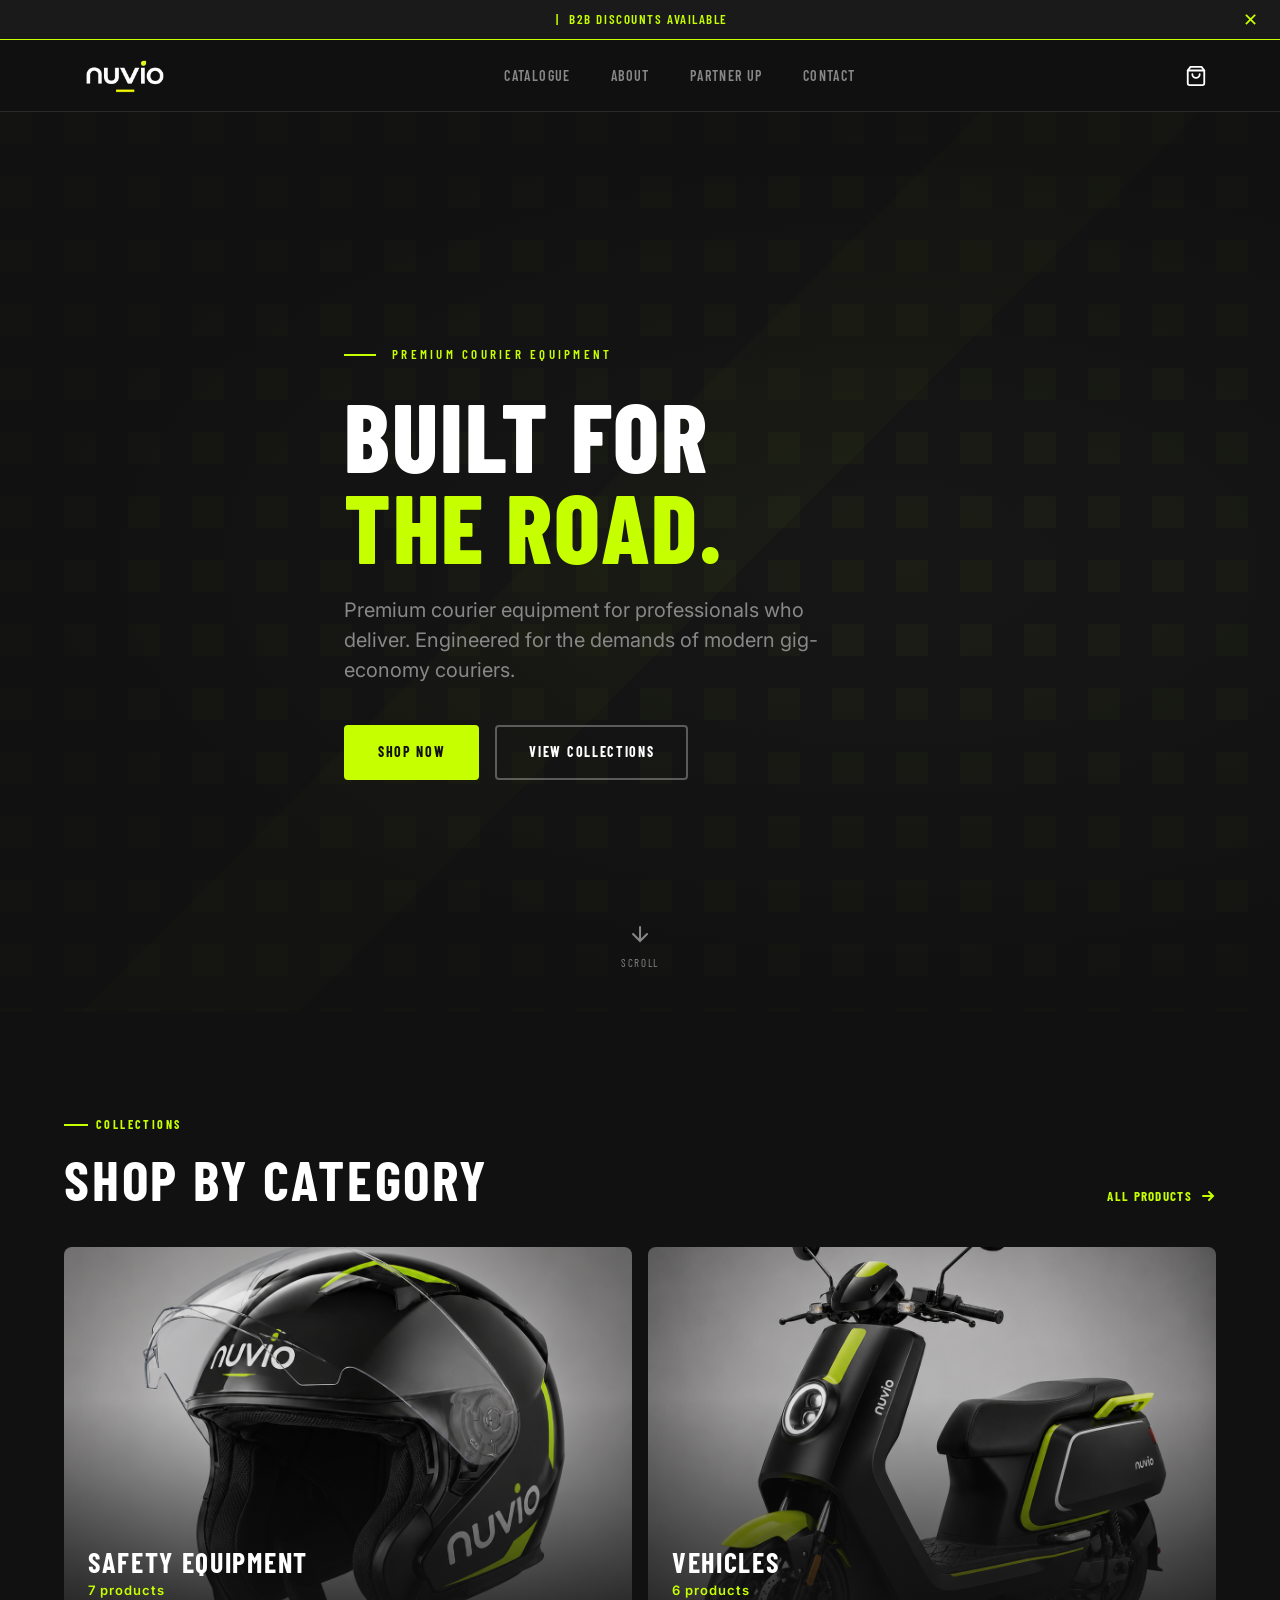
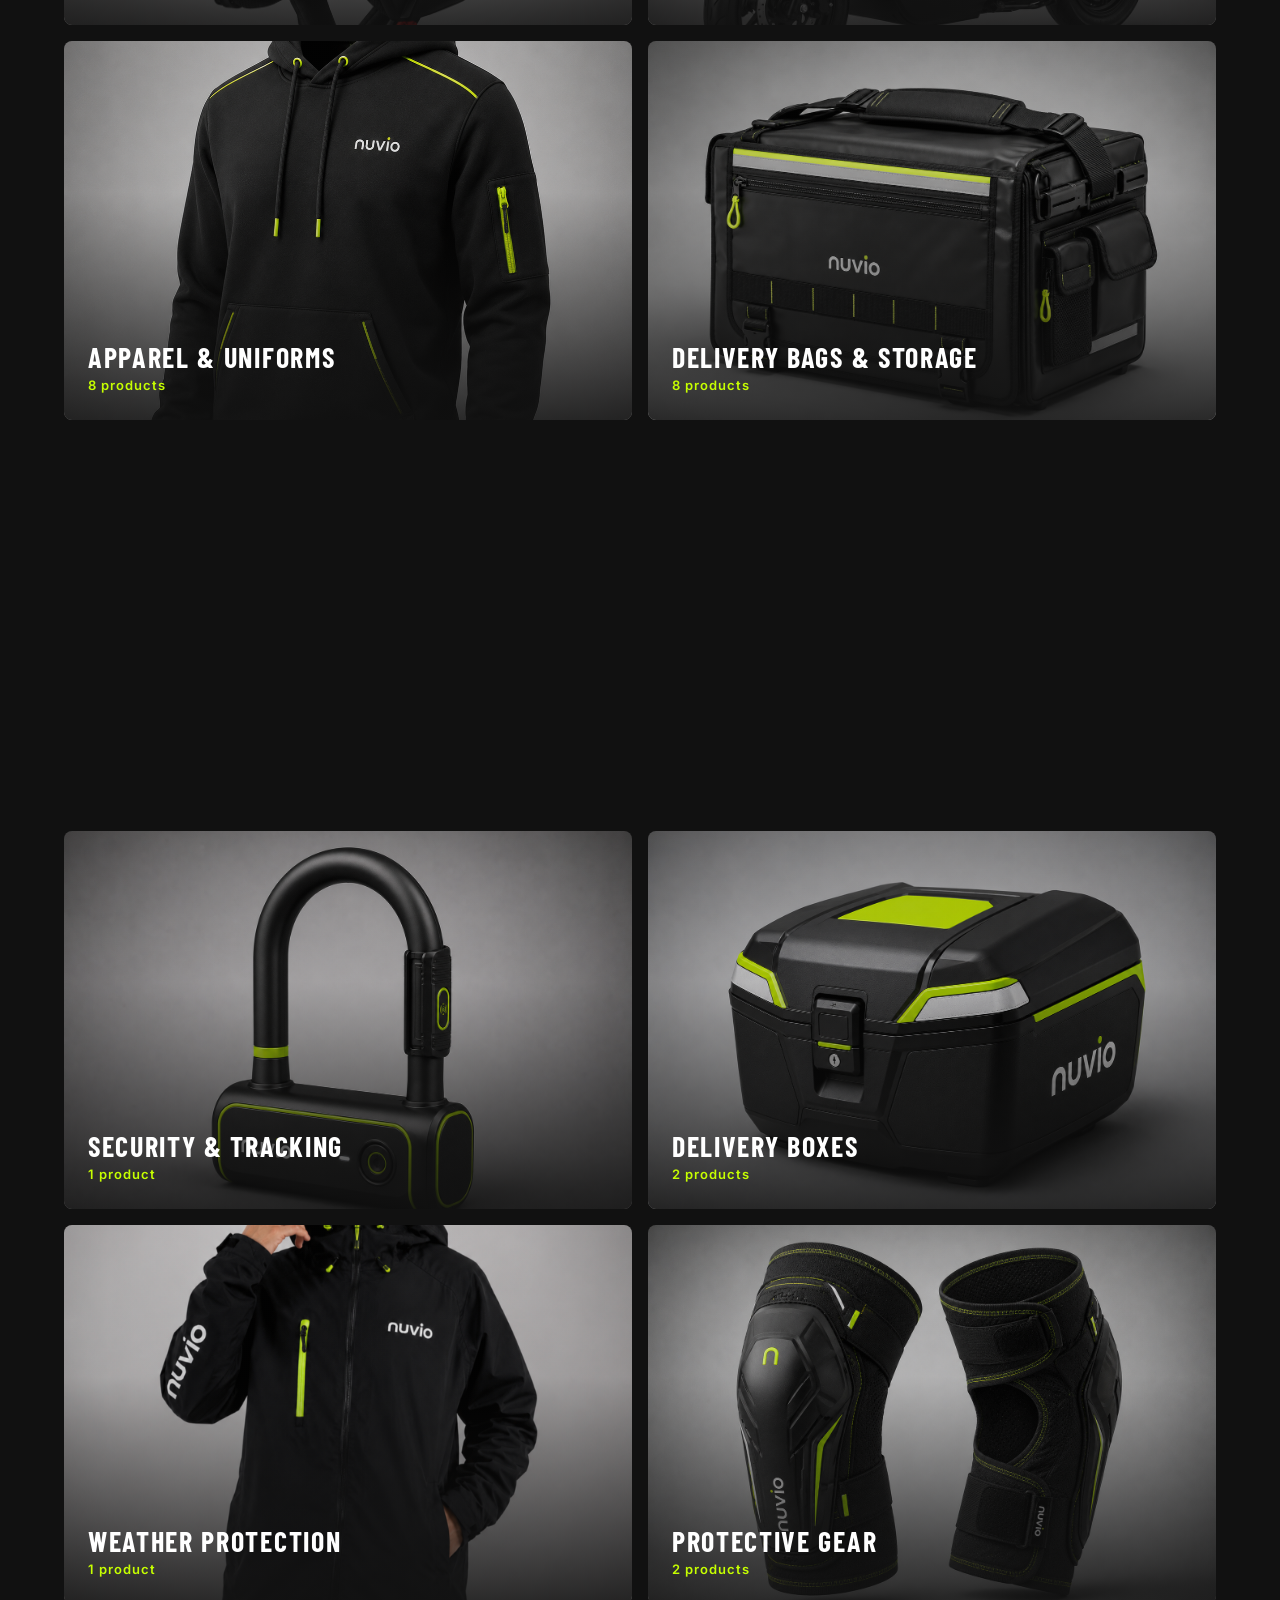
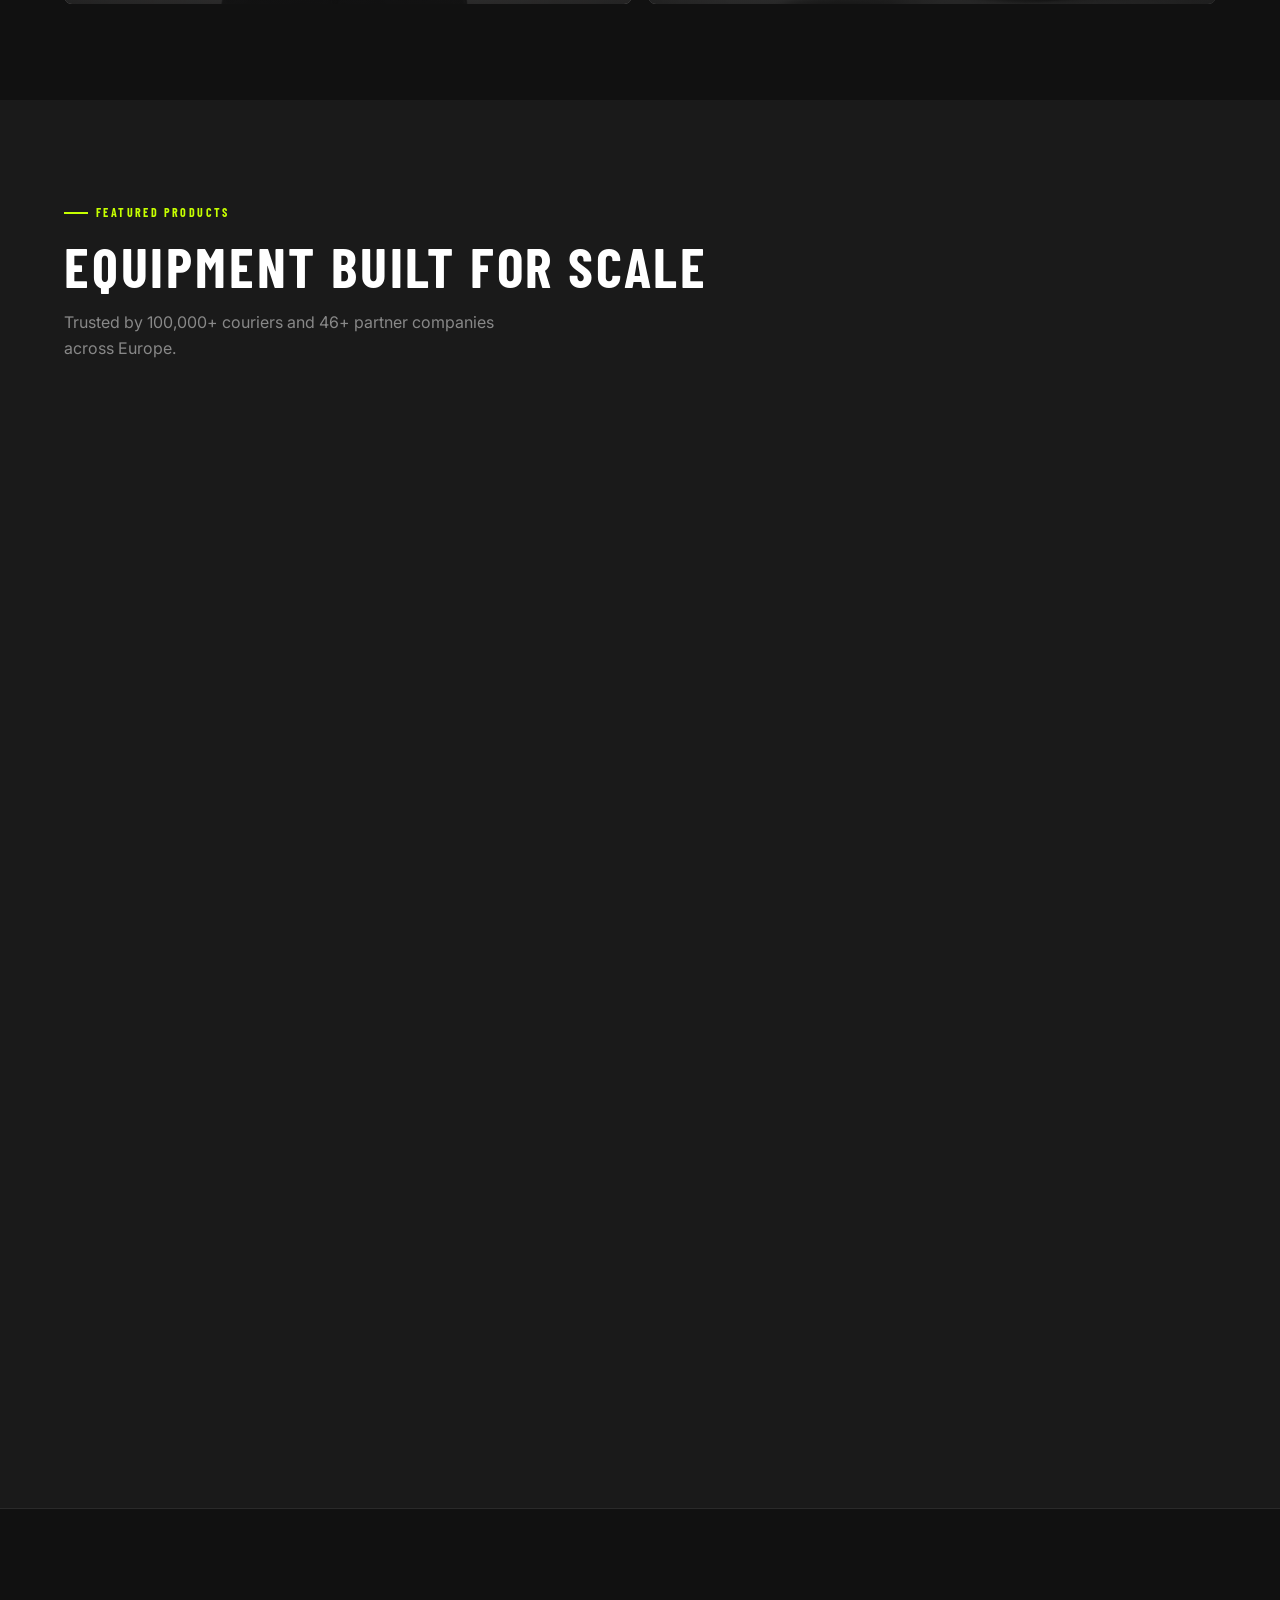
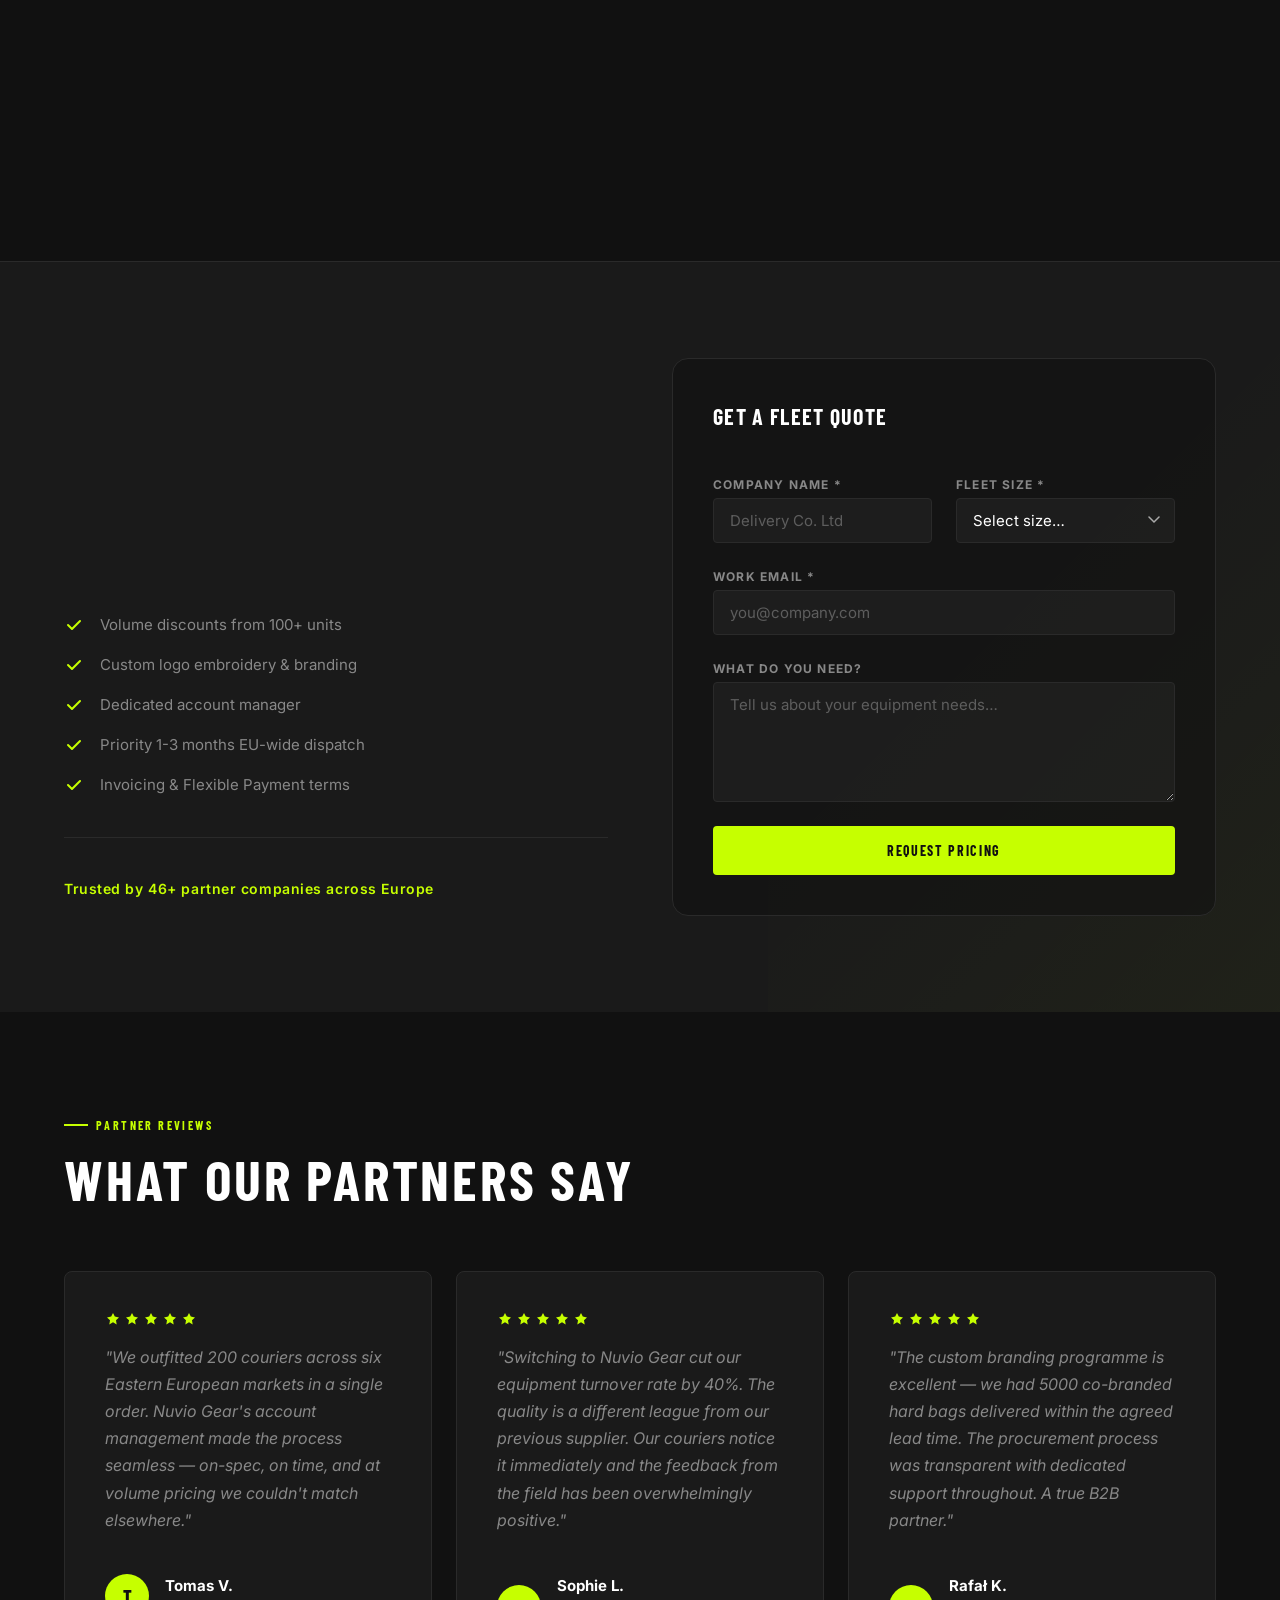
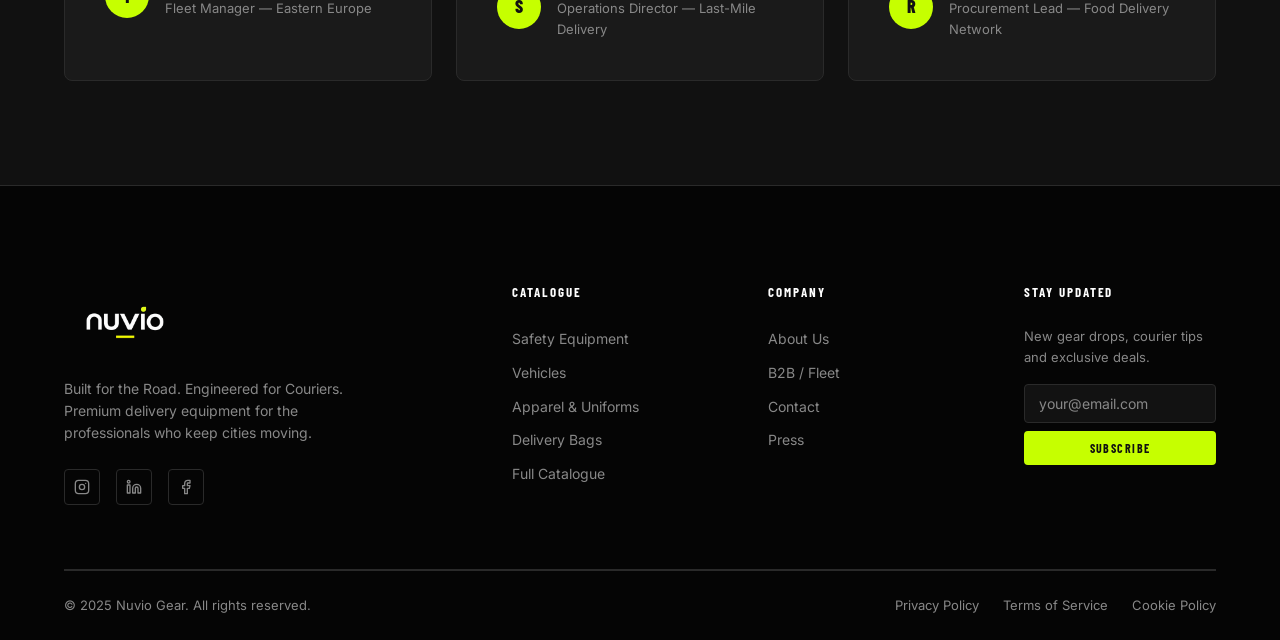
==== commit 1900dd5e: "Update announcement and partner-related text" ====
--- a/index.html
+++ b/index.html
@@ -29,7 +29,7 @@
   ══════════════════════════════════════════ -->
   <div class="announcement-bar" role="banner" id="announce-bar">
     <p class="announcement-bar__text">
-      FREE SHIPPING ON ORDERS OVER €10,000 &nbsp;|&nbsp; B2B Fleet Discounts Available
+      &nbsp;|&nbsp; B2B Discounts Available
     </p>
     <button class="announcement-bar__close" aria-label="Dismiss announcement">✕</button>
   </div>
@@ -194,7 +194,7 @@
           </div>
         </li>
         <li><a href="about.html" class="nav-link">About</a></li>
-        <li><a href="#fleet" class="nav-link">Partners</a></li>
+        <li><a href="#fleet" class="nav-link">Partner Up</a></li>
         <li><a href="contact.html" class="nav-link">Contact</a></li>
       </ul>
 
@@ -242,7 +242,7 @@
         </div>
       </li>
       <li><a href="about.html" class="mobile-nav-link">About</a></li>
-      <li><a href="#fleet" class="mobile-nav-link">Partners</a></li>
+      <li><a href="#fleet" class="mobile-nav-link">Partner Up</a></li>
       <li><a href="contact.html" class="mobile-nav-link">Contact</a></li>
     </ul>
   </div>
@@ -442,7 +442,7 @@
         <div class="bestsellers-header">
           <p class="section-label fade-in">Featured Products</p>
           <h2 class="section-title fade-in fade-in-delay-1">Equipment Built for Scale</h2>
-          <p class="section-subtitle fade-in fade-in-delay-2">Trusted by 100,000+ couriers and 100+ partner companies across Europe.</p>
+          <p class="section-subtitle fade-in fade-in-delay-2">Trusted by 100,000+ couriers and 46+ partner companies across Europe.</p>
         </div>
 
         <div class="product-scroll" role="list">
@@ -625,7 +625,7 @@
               <path d="M16 8V4M32 8V4" stroke="currentColor" stroke-width="2" stroke-linecap="round"/>
               <path d="M14 24h8M14 30h16" stroke="currentColor" stroke-width="2" stroke-linecap="round"/>
             </svg>
-            <div class="promise-stat">100+</div>
+            <div class="promise-stat">46+</div>
             <div class="promise-label">Partner Companies</div>
           </div>
 
@@ -662,7 +662,7 @@
                 <svg class="fleet-feature-icon" viewBox="0 0 20 20" fill="currentColor" aria-hidden="true">
                   <path fill-rule="evenodd" d="M16.707 5.293a1 1 0 010 1.414l-8 8a1 1 0 01-1.414 0l-4-4a1 1 0 011.414-1.414L8 12.586l7.293-7.293a1 1 0 011.414 0z" clip-rule="evenodd"/>
                 </svg>
-                Volume discounts from 10+ units
+                Volume discounts from 100+ units
               </li>
               <li class="fleet-feature">
                 <svg class="fleet-feature-icon" viewBox="0 0 20 20" fill="currentColor" aria-hidden="true">
@@ -680,18 +680,18 @@
                 <svg class="fleet-feature-icon" viewBox="0 0 20 20" fill="currentColor" aria-hidden="true">
                   <path fill-rule="evenodd" d="M16.707 5.293a1 1 0 010 1.414l-8 8a1 1 0 01-1.414 0l-4-4a1 1 0 011.414-1.414L8 12.586l7.293-7.293a1 1 0 011.414 0z" clip-rule="evenodd"/>
                 </svg>
-                Priority 24h EU-wide dispatch
+                Priority 1-3 months EU-wide dispatch
               </li>
               <li class="fleet-feature">
                 <svg class="fleet-feature-icon" viewBox="0 0 20 20" fill="currentColor" aria-hidden="true">
                   <path fill-rule="evenodd" d="M16.707 5.293a1 1 0 010 1.414l-8 8a1 1 0 01-1.414 0l-4-4a1 1 0 011.414-1.414L8 12.586l7.293-7.293a1 1 0 011.414 0z" clip-rule="evenodd"/>
                 </svg>
-                Invoicing &amp; NET-30 payment terms
+                Invoicing &amp; Flexible Payment terms
               </li>
             </ul>
 
             <p class="fleet-partner-trust fade-in fade-in-delay-3">
-              Trusted by 100+ partner companies across Europe
+              Trusted by 46+ partner companies across Europe
             </p>
           </div>
 
@@ -730,7 +730,7 @@
                 <div class="form-success-msg" role="status">
                   ✓ Quote request sent! We'll be in touch within 24 hours.
                 </div>
-                <button type="submit" class="btn btn-primary btn-full">Get Fleet Quote</button>
+                <button type="submit" class="btn btn-primary btn-full">Request Pricing</button>
               </div>
             </form>
           </div>
@@ -800,7 +800,7 @@
               <svg class="star" viewBox="0 0 16 16" aria-hidden="true"><path d="M8 1l1.8 3.6L14 5.4l-3 2.9.7 4.1L8 10.3l-3.7 2.1.7-4.1-3-2.9 4.2-.8z"/></svg>
             </div>
             <blockquote class="testimonial-quote">
-              "The custom branding programme is excellent — we had 350 co-branded hard bags delivered within the agreed lead time. The procurement process was transparent with dedicated support throughout. A true B2B partner."
+              "The custom branding programme is excellent — we had 5000 co-branded hard bags delivered within the agreed lead time. The procurement process was transparent with dedicated support throughout. A true B2B partner."
             </blockquote>
             <div class="testimonial-author">
               <div class="author-avatar" aria-hidden="true">R</div>
@@ -878,7 +878,6 @@
             <li><a href="#fleet" class="footer-link">B2B / Fleet</a></li>
             <li><a href="contact.html" class="footer-link">Contact</a></li>
             <li><a href="#" class="footer-link">Press</a></li>
-            <li><a href="#" class="footer-link">Careers</a></li>
           </ul>
         </div>
 
--- a/assets/css/responsive.css
+++ b/assets/css/responsive.css
@@ -254,6 +254,53 @@
 
   .hero-title {
     font-size: 96px;
+  }
+}
+
+/* ── FEATURED PRODUCTS MOBILE FIX ── */
+@media (max-width: 767px) {
+
+  /* 2-column grid instead of horizontal flex scroll */
+  .product-scroll {
+    display: grid;
+    grid-template-columns: repeat(2, 1fr);
+    overflow-x: visible;
+    gap: var(--space-sm);
+  }
+
+  /* Allow cards to shrink into the grid columns */
+  .product-card {
+    min-width: 0;
+    flex-shrink: 1;
+  }
+
+  /* Cap image height and use cover so it doesn't stretch */
+  .bestsellers .product-card-image {
+    aspect-ratio: unset;
+    height: 200px;
+    max-height: 200px;
+  }
+
+  .bestsellers .product-card-image img,
+  .bestsellers .product-card-image svg {
+    width: 100%;
+    height: 100%;
+    max-height: 200px;
+    object-fit: cover;
+  }
+
+  /* Tighten section padding */
+  .bestsellers {
+    padding-block: var(--space-xl);
+  }
+
+  .bestsellers-header {
+    margin-bottom: var(--space-lg);
+  }
+
+  /* Reduce space above VIEW FULL CATALOGUE button */
+  .bestsellers .container > div[style] {
+    margin-top: var(--space-lg) !important;
   }
 }
 
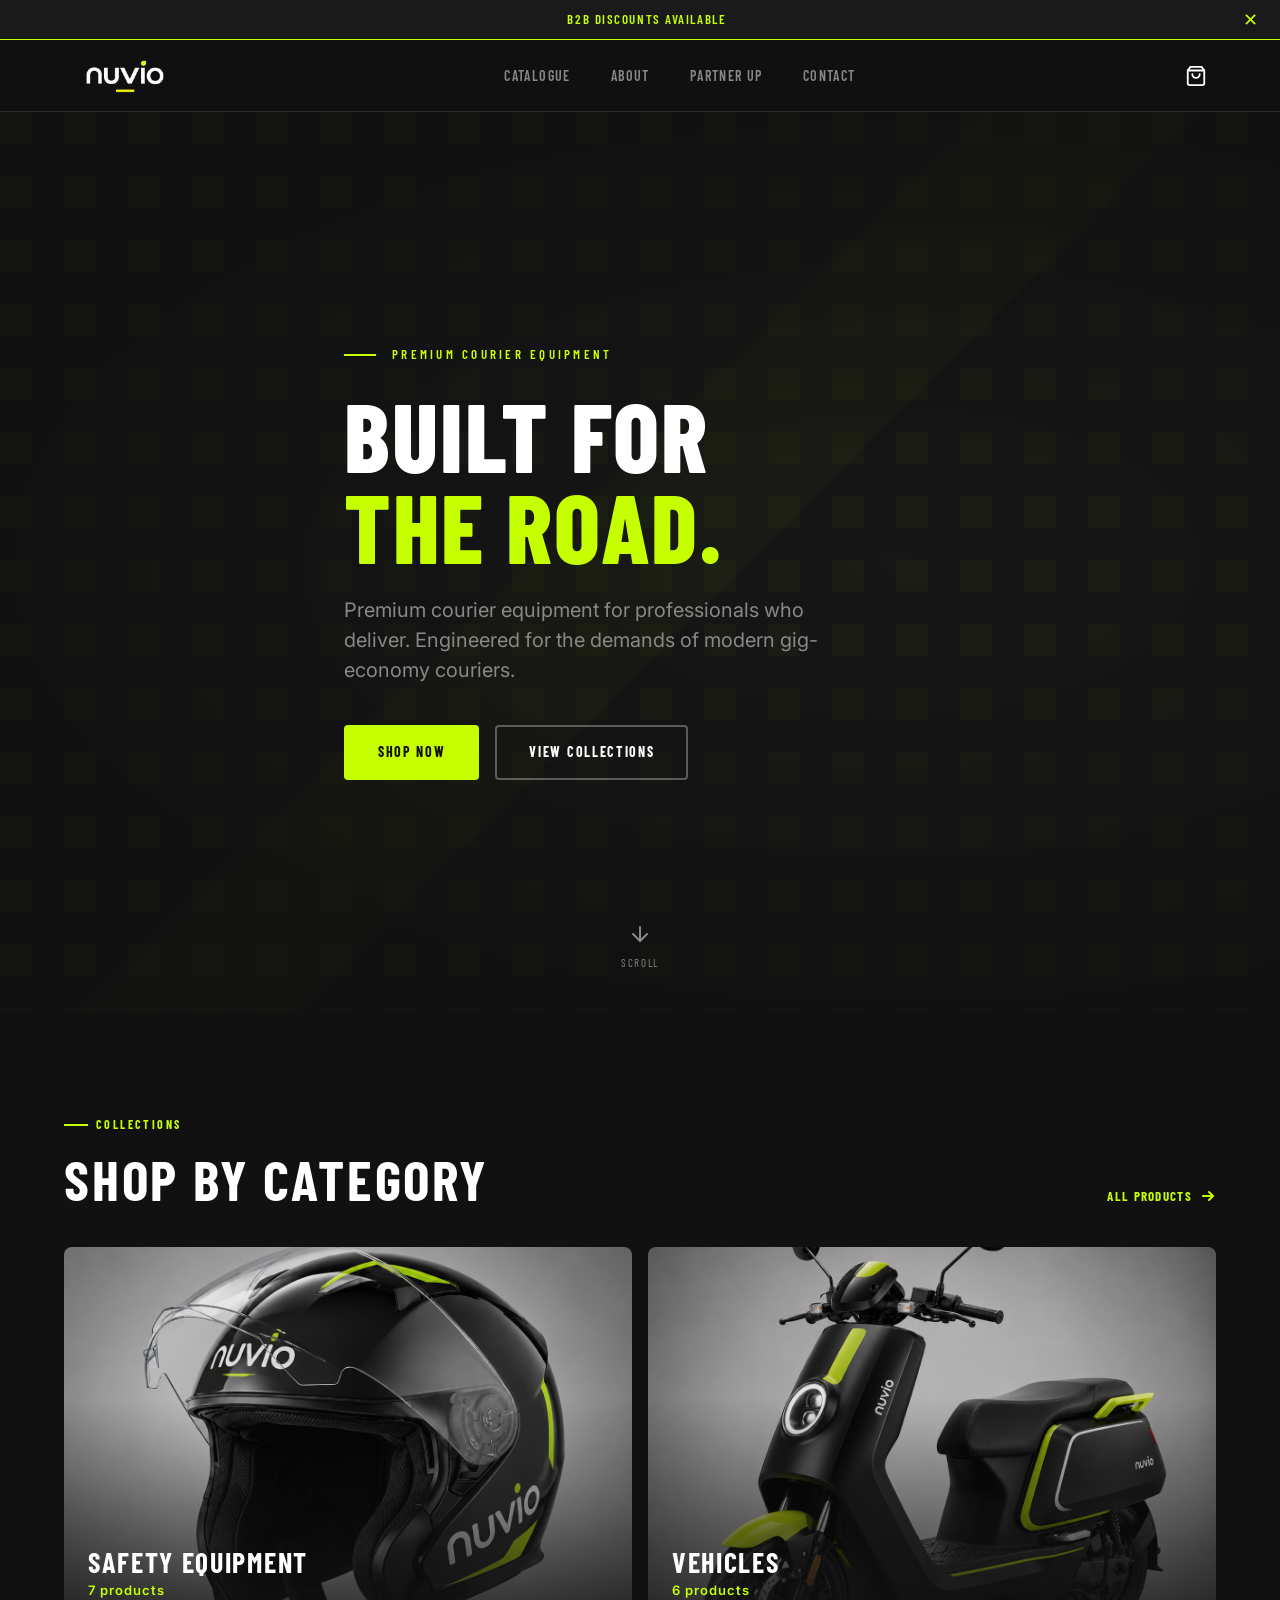
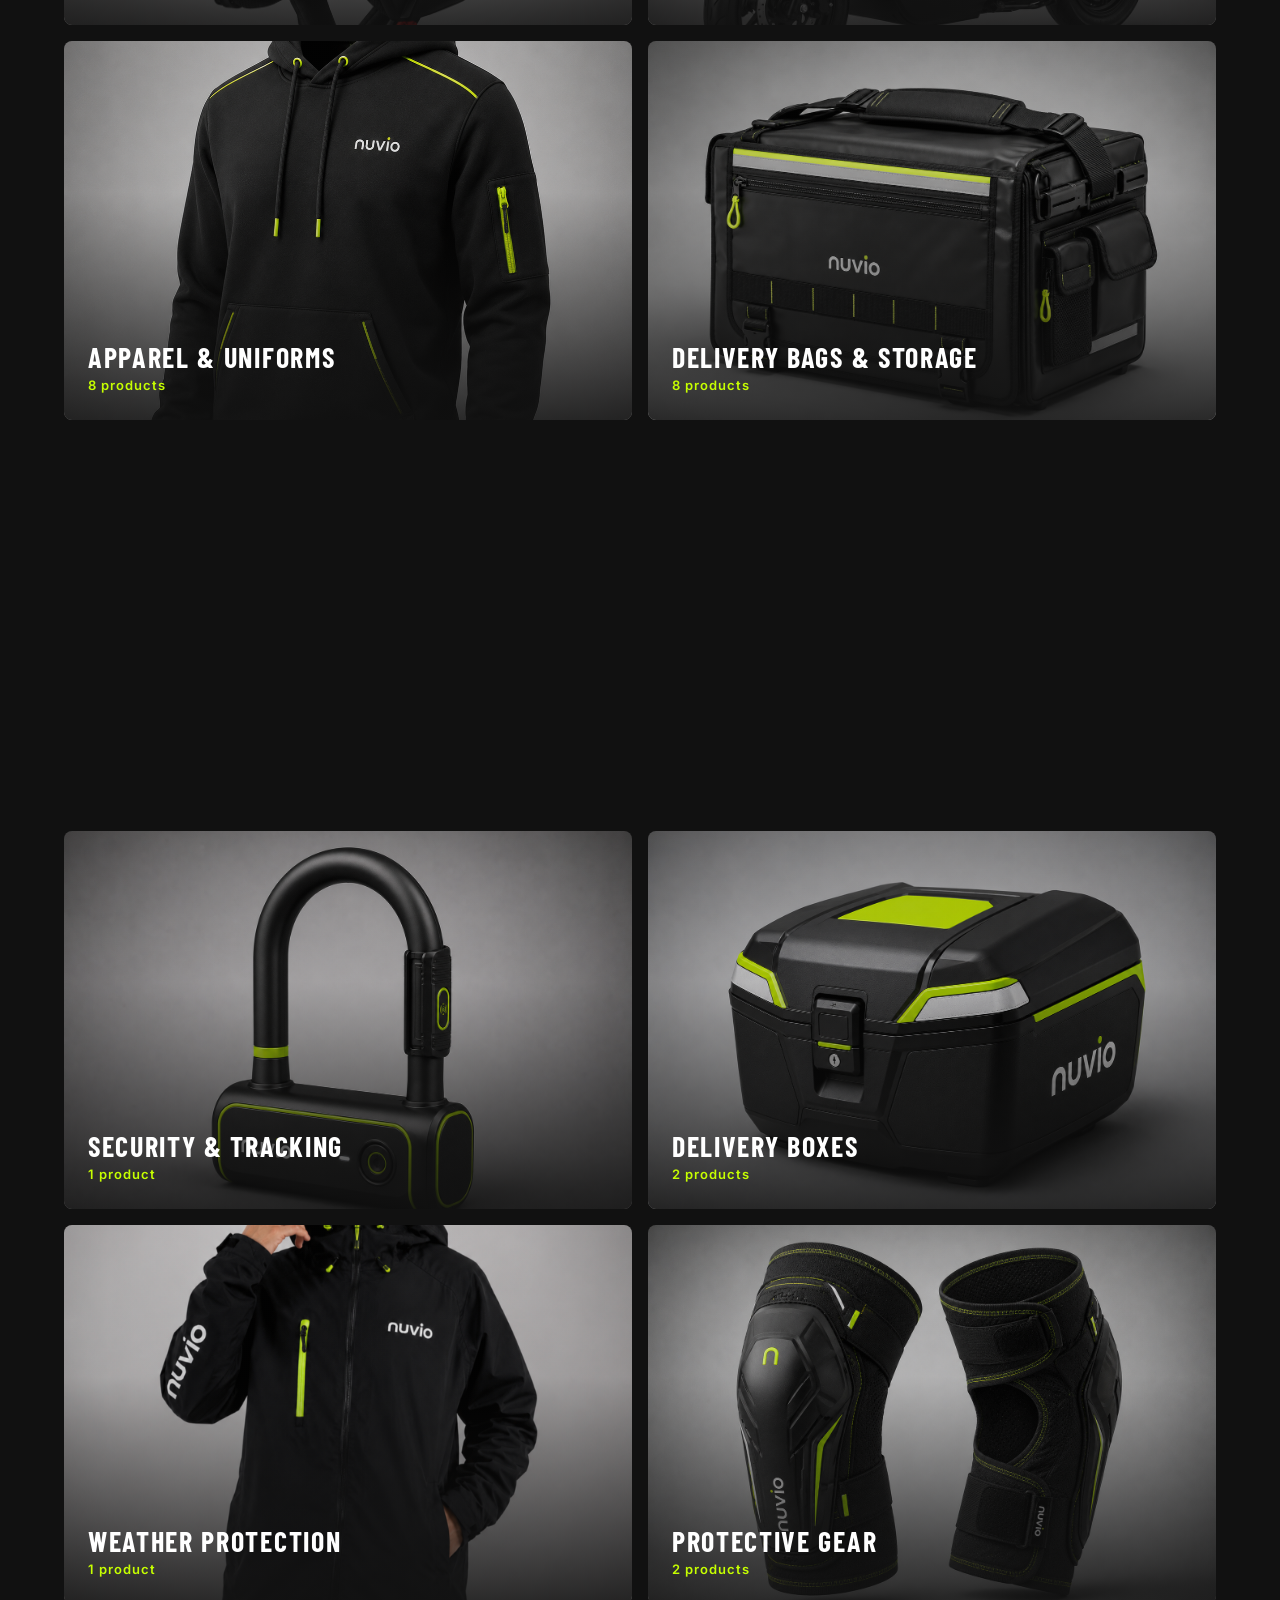
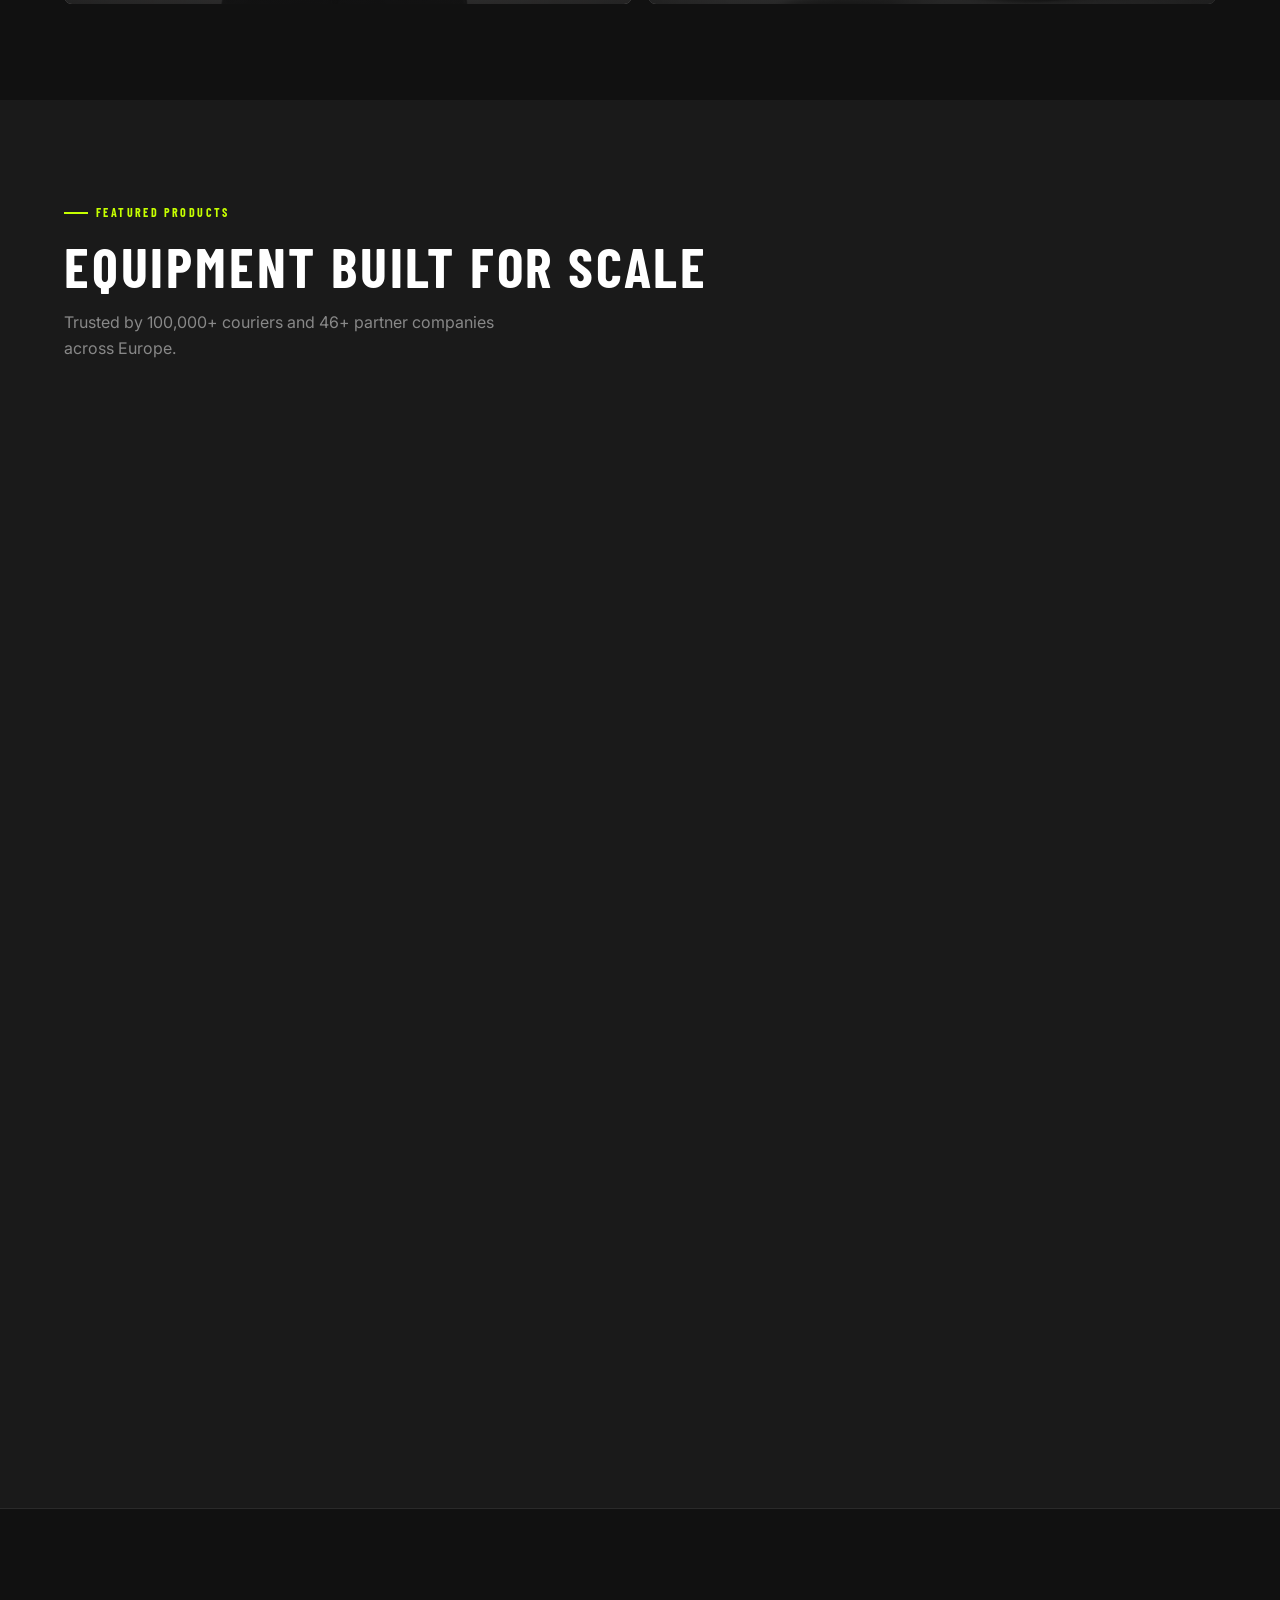
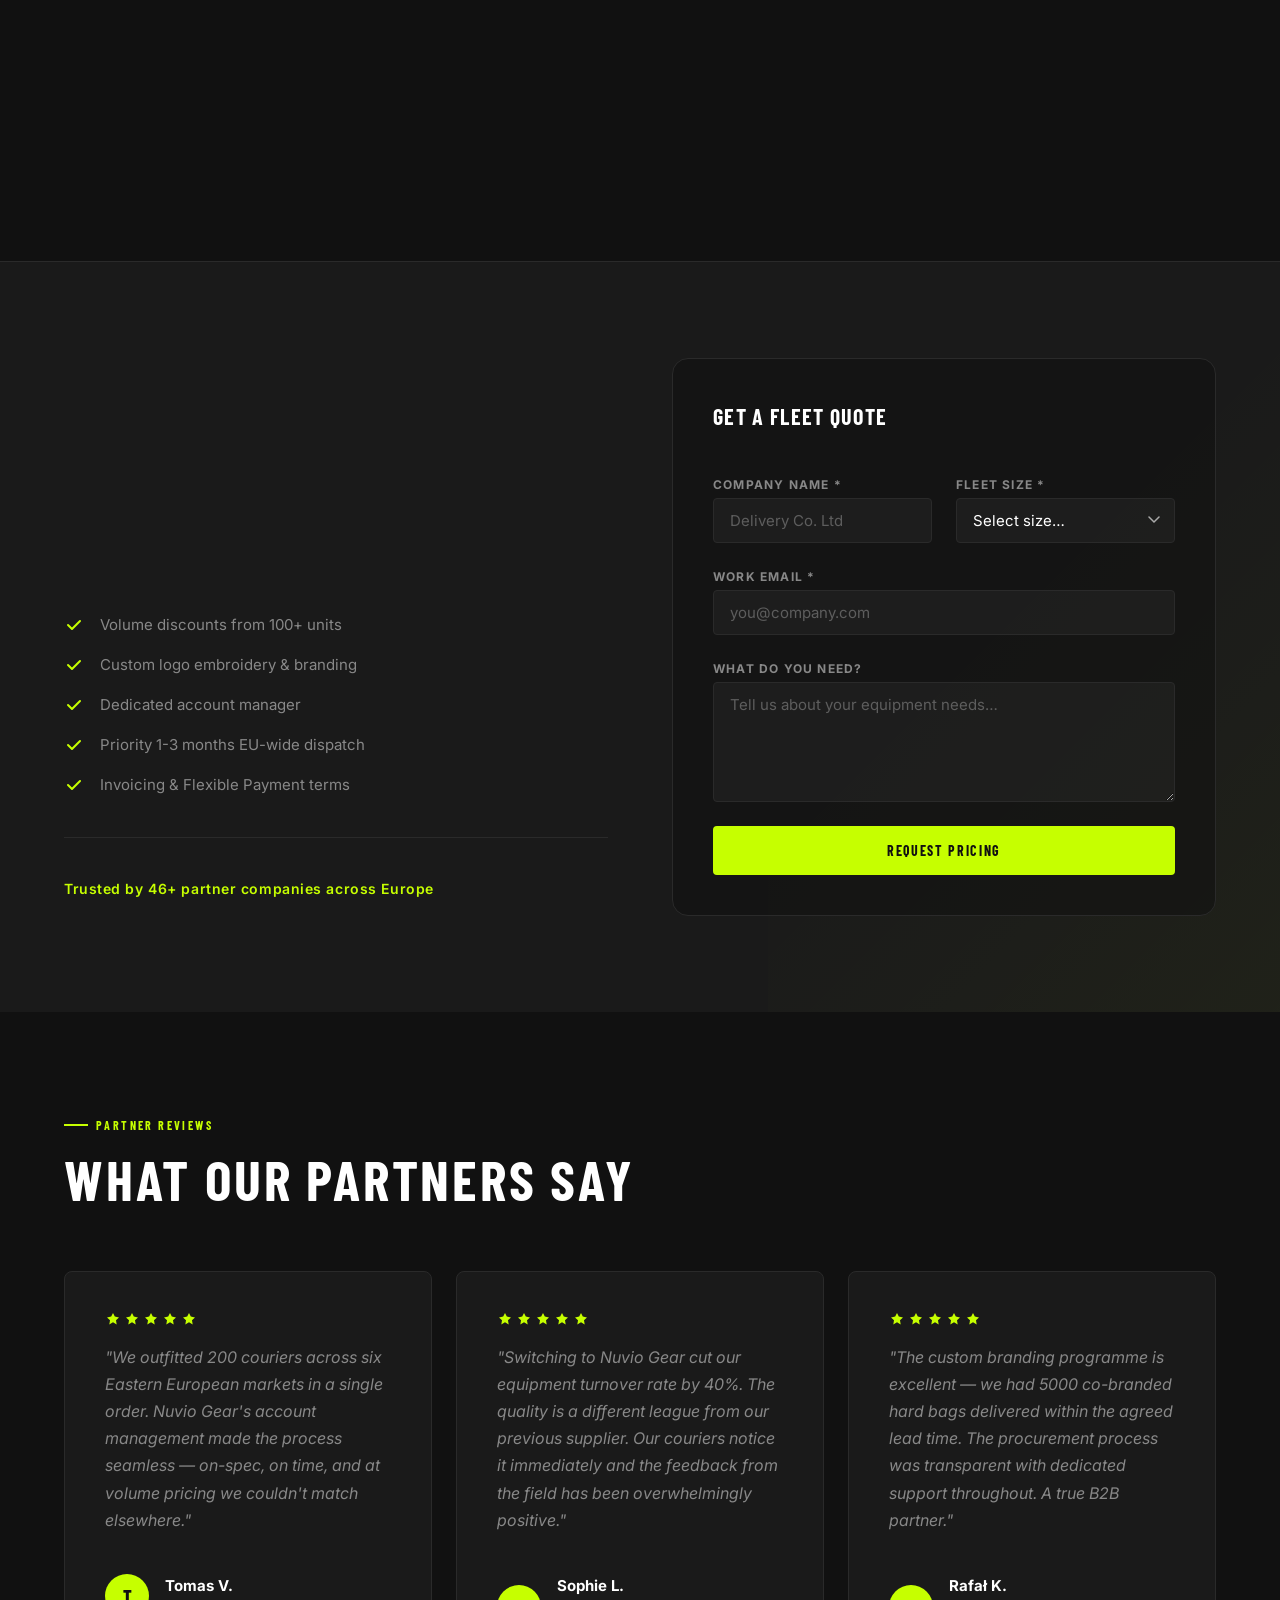
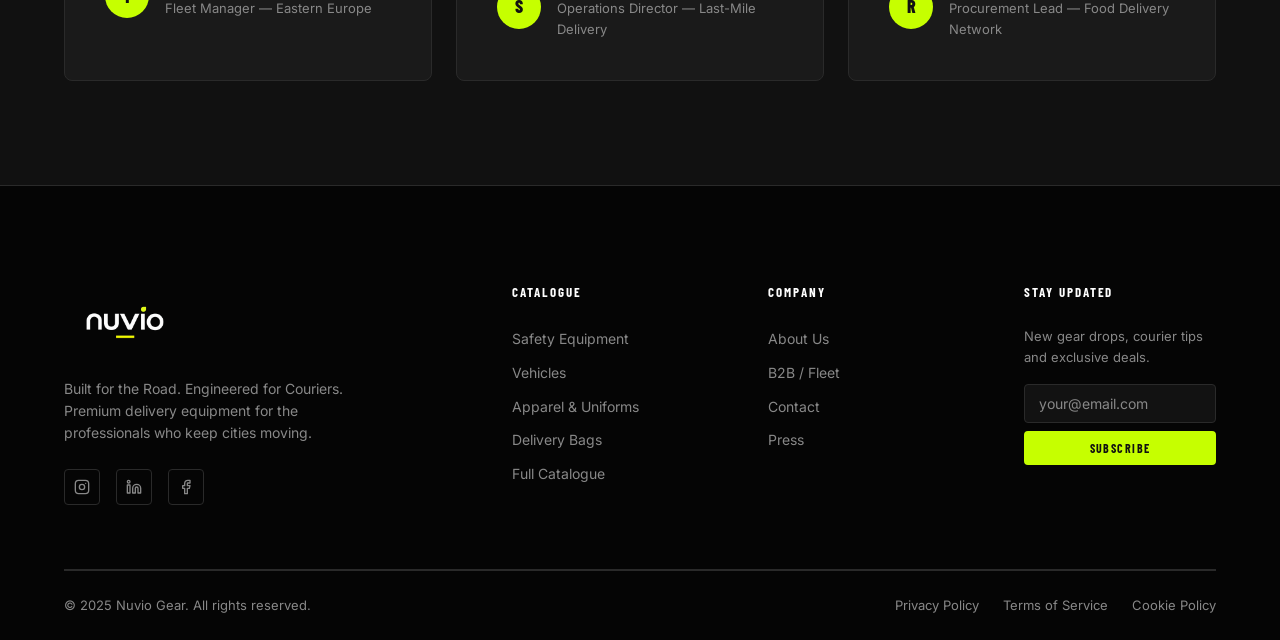
==== commit 93758ee8: "Fix spacing in announcement bar text" ====
--- a/index.html
+++ b/index.html
@@ -29,7 +29,7 @@
   ══════════════════════════════════════════ -->
   <div class="announcement-bar" role="banner" id="announce-bar">
     <p class="announcement-bar__text">
-      &nbsp;|&nbsp; B2B Discounts Available
+      &nbsp;&nbsp; B2B Discounts Available
     </p>
     <button class="announcement-bar__close" aria-label="Dismiss announcement">✕</button>
   </div>
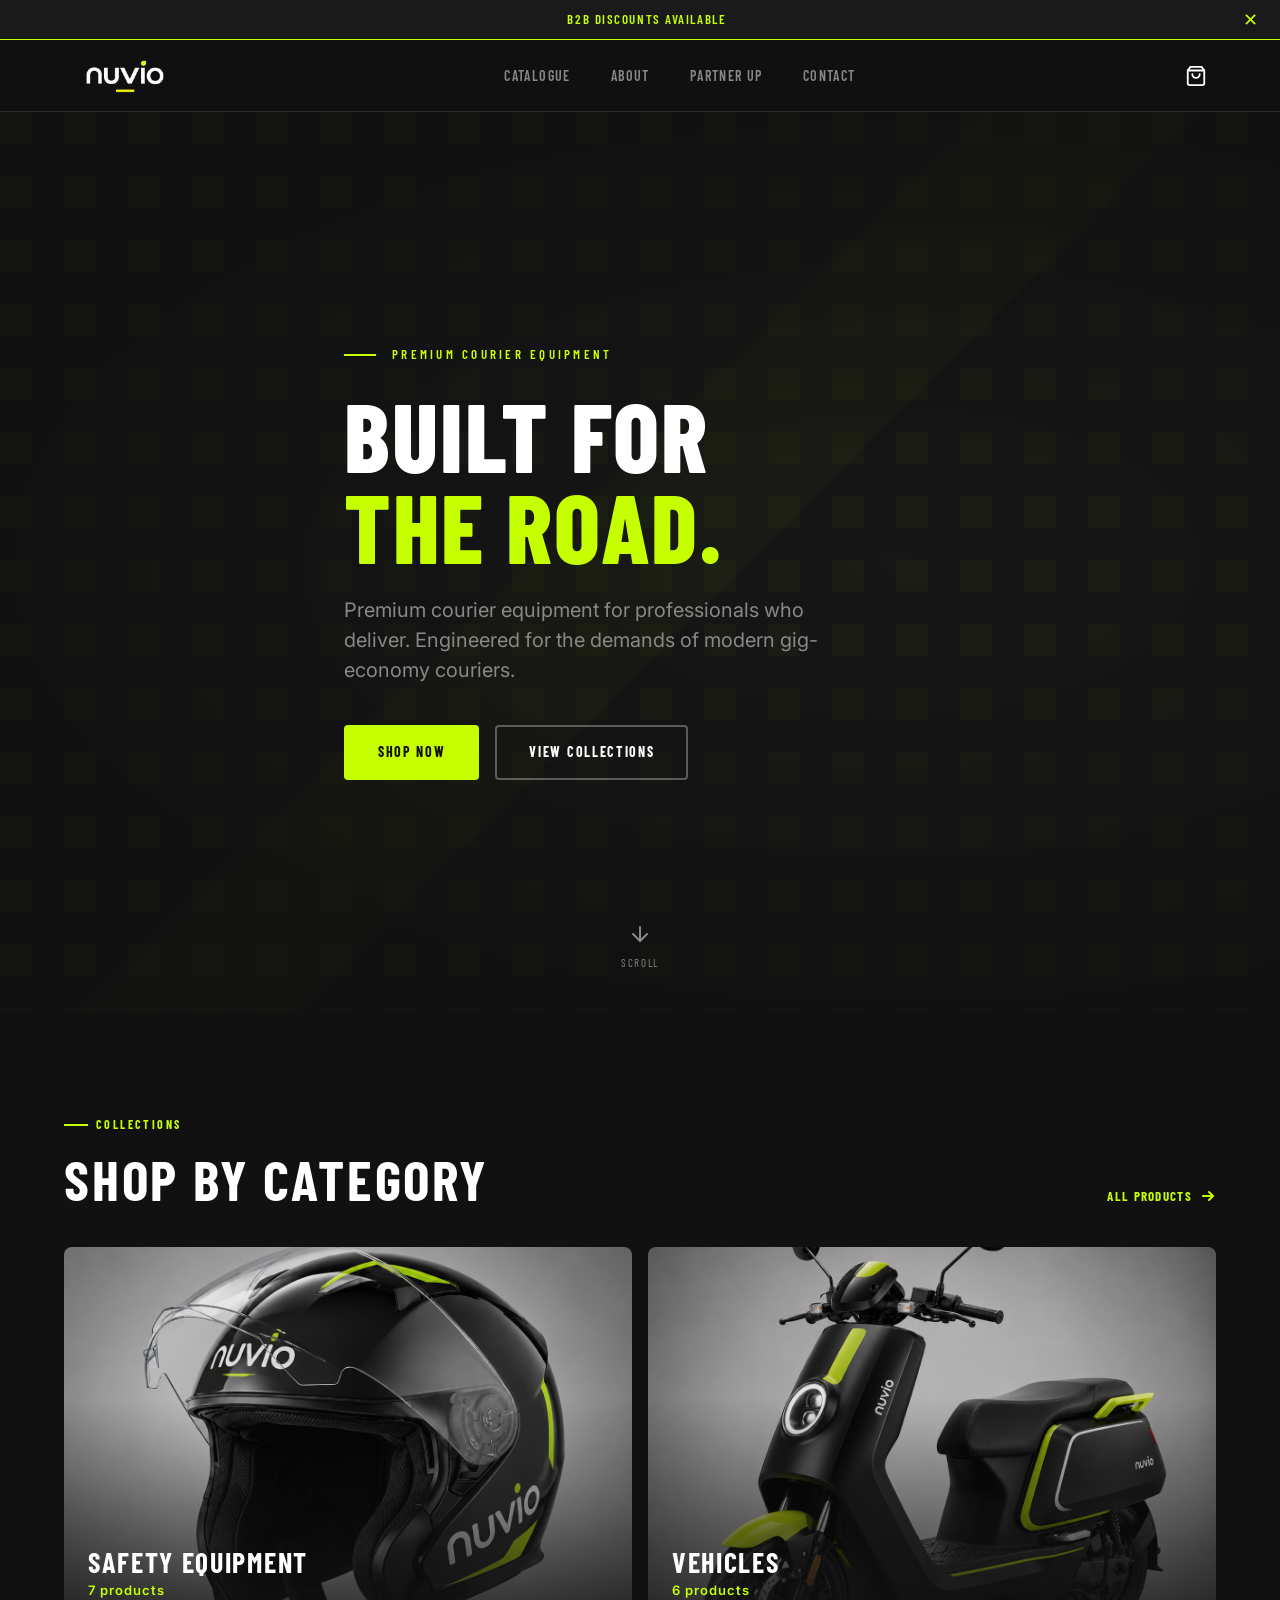
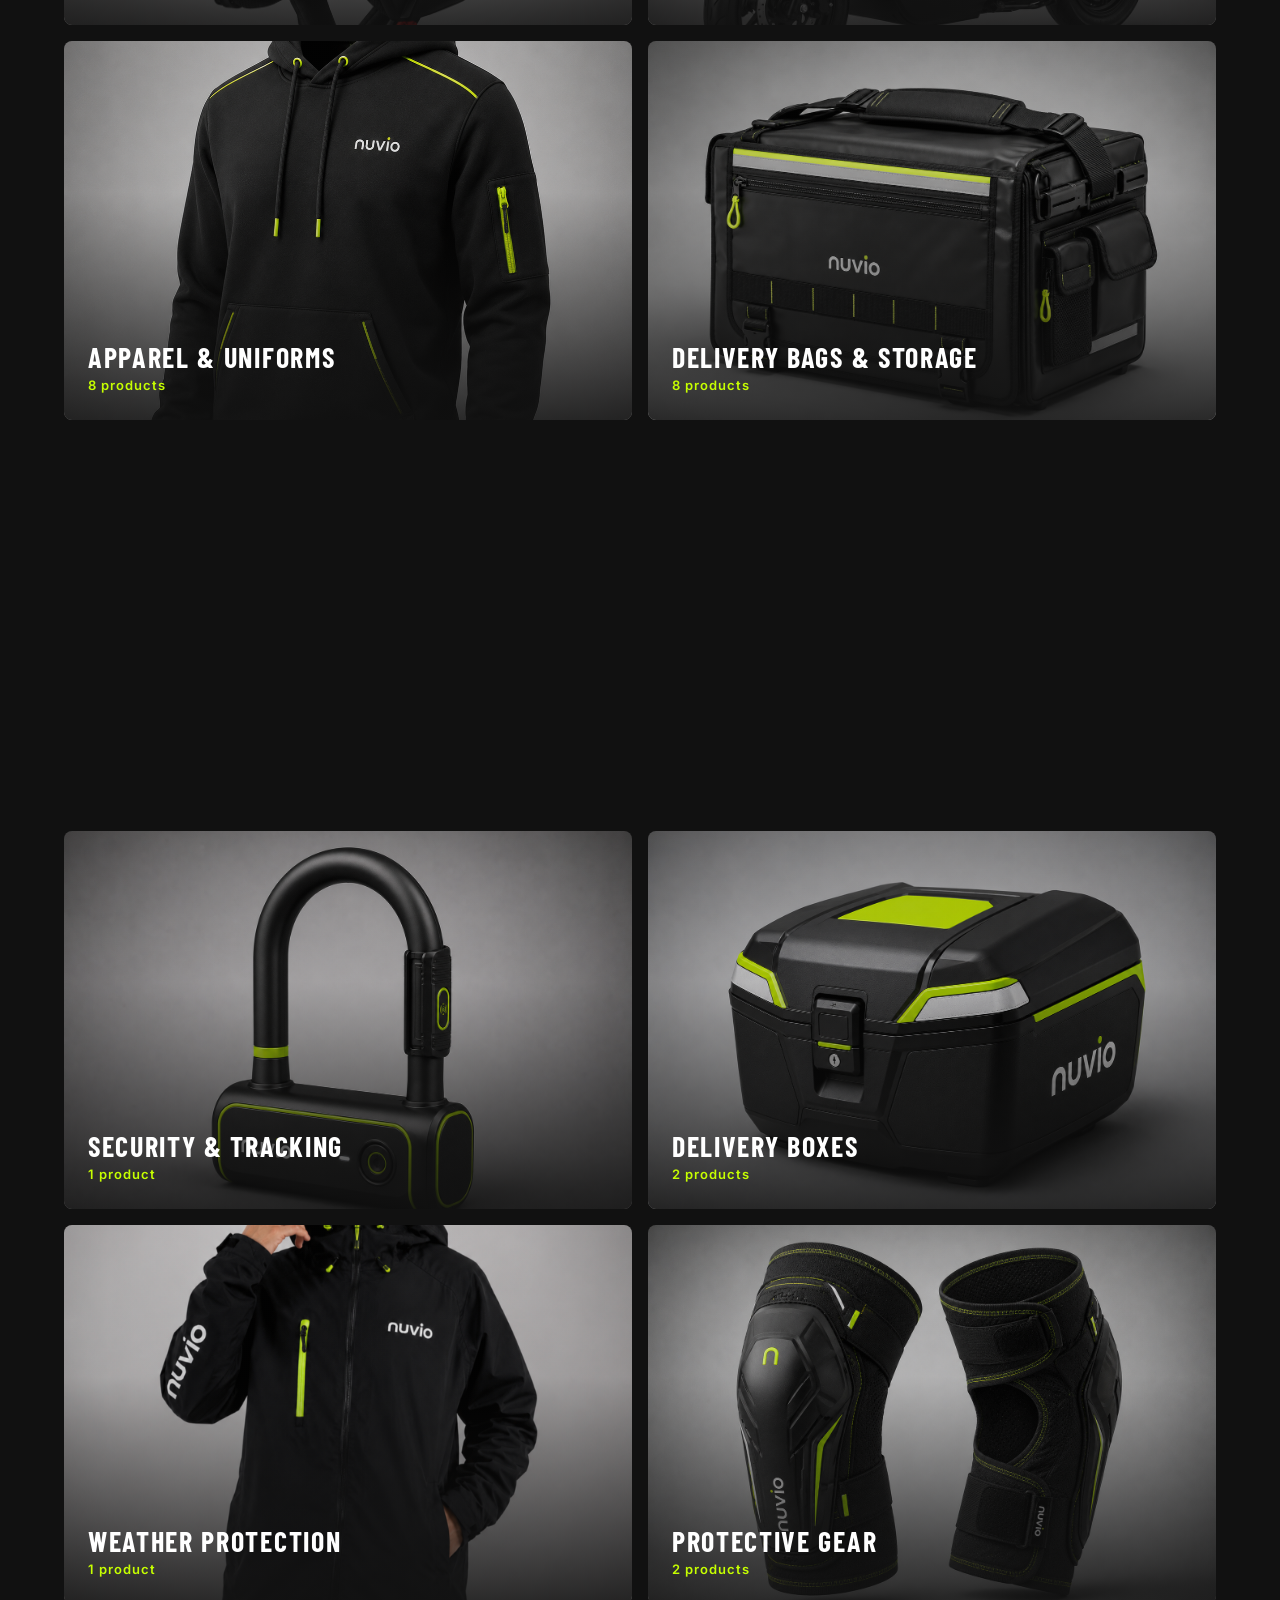
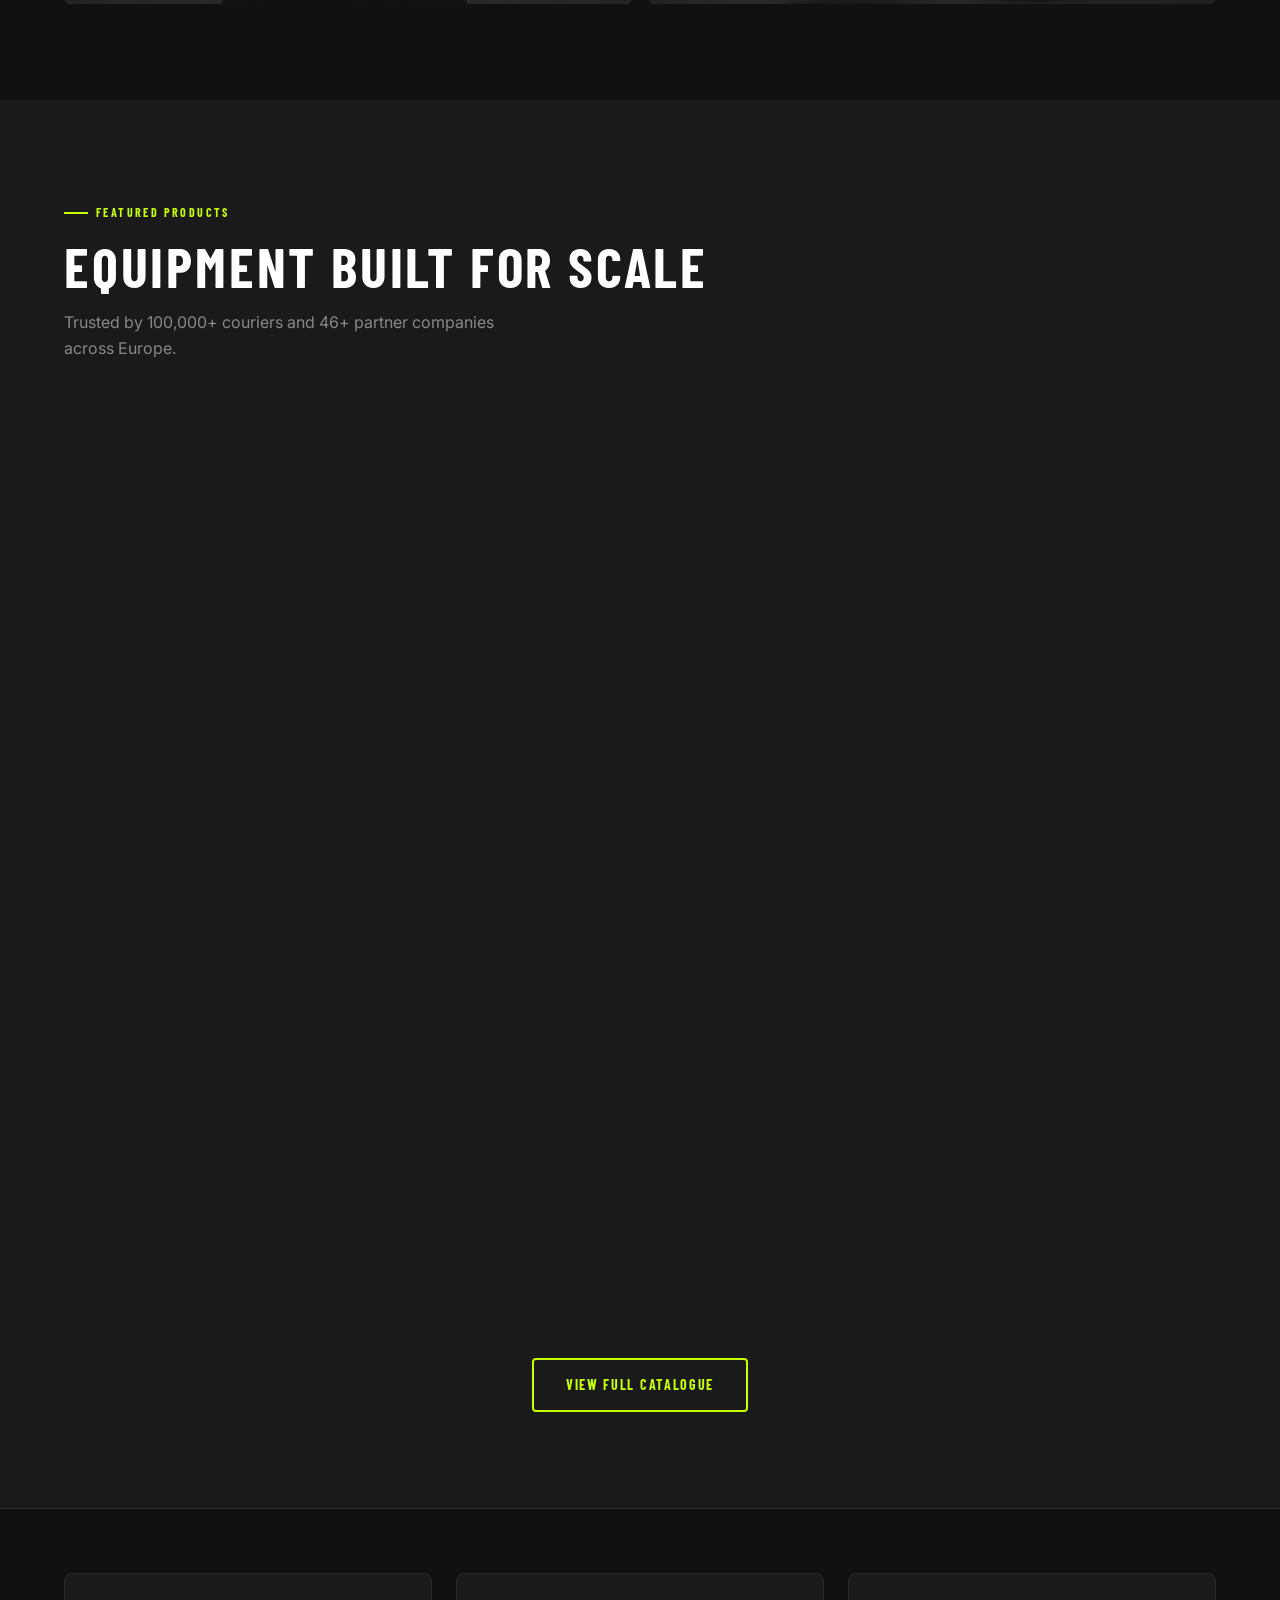
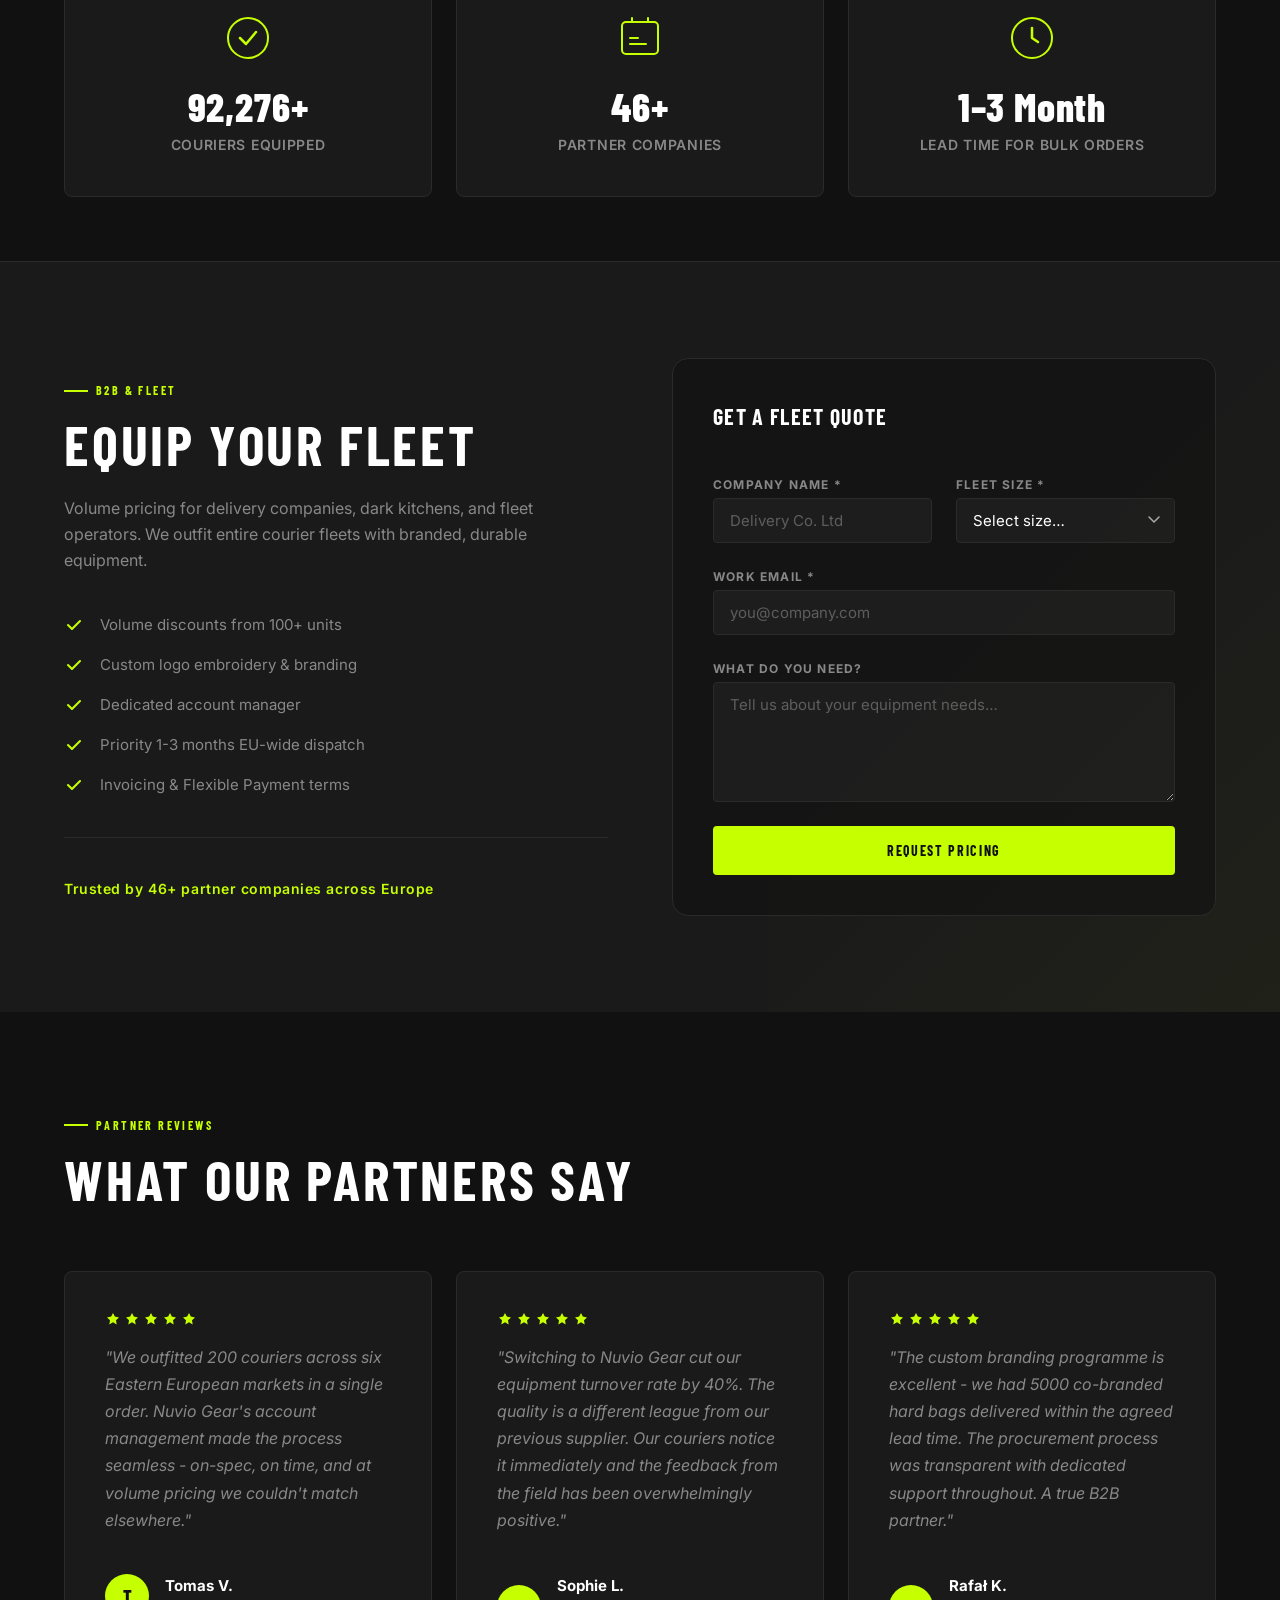
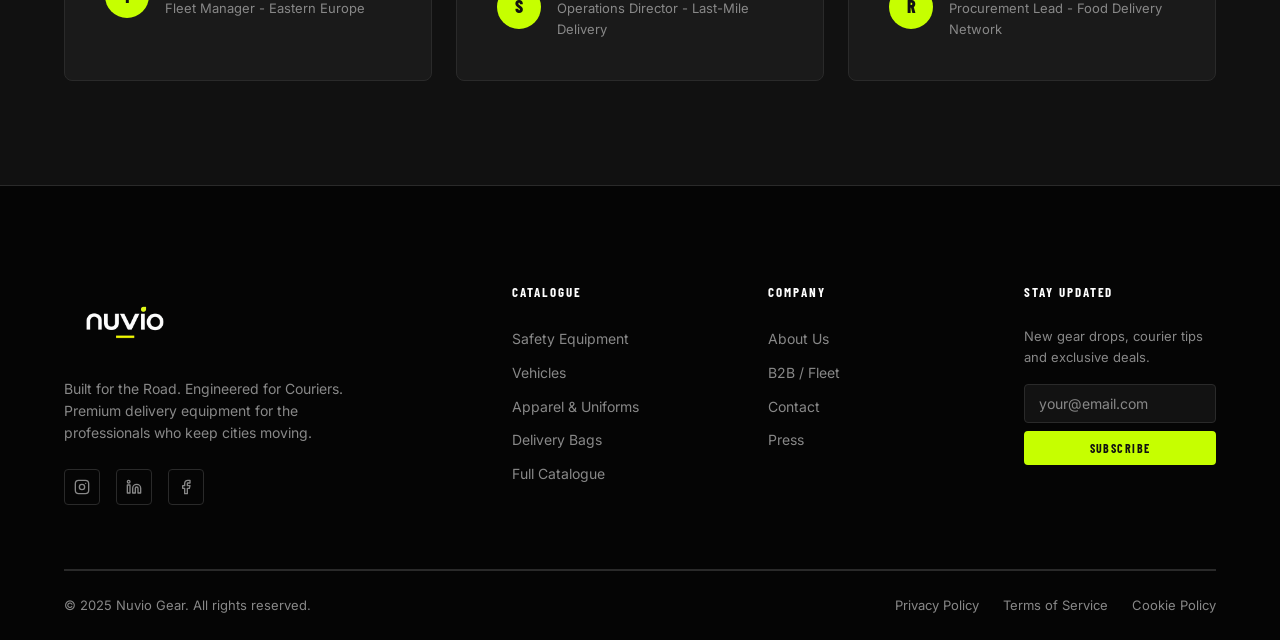
==== commit ef48ee50: "Replace em dashes with hyphens in testimonials" ====
--- a/index.html
+++ b/index.html
@@ -5,7 +5,7 @@
   <meta name="viewport" content="width=device-width, initial-scale=1.0">
   <meta name="description" content="Nuvio Gear — Premium courier equipment for professionals who deliver. 42 products across 12 categories: safety equipment, vehicles, apparel, delivery bags &amp; more.">
   <meta name="theme-color" content="#111111">
-  <title>Nuvio Gear — Built for the Road. Engineered for Couriers.</title>
+  <title>Nuvio Gear - Built for the Road. Engineered for Couriers.</title>
 
   <!-- Open Graph -->
   <meta property="og:title" content="Nuvio Gear — Built for the Road">
@@ -760,13 +760,13 @@
               <svg class="star" viewBox="0 0 16 16" aria-hidden="true"><path d="M8 1l1.8 3.6L14 5.4l-3 2.9.7 4.1L8 10.3l-3.7 2.1.7-4.1-3-2.9 4.2-.8z"/></svg>
             </div>
             <blockquote class="testimonial-quote">
-              "We outfitted 200 couriers across six Eastern European markets in a single order. Nuvio Gear's account management made the process seamless — on-spec, on time, and at volume pricing we couldn't match elsewhere."
+              "We outfitted 200 couriers across six Eastern European markets in a single order. Nuvio Gear's account management made the process seamless - on-spec, on time, and at volume pricing we couldn't match elsewhere."
             </blockquote>
             <div class="testimonial-author">
               <div class="author-avatar" aria-hidden="true">T</div>
               <div>
                 <div class="author-name">Tomas V.</div>
-                <div class="author-city">Fleet Manager — Eastern Europe</div>
+                <div class="author-city">Fleet Manager - Eastern Europe</div>
               </div>
             </div>
           </article>
@@ -786,7 +786,7 @@
               <div class="author-avatar" aria-hidden="true">S</div>
               <div>
                 <div class="author-name">Sophie L.</div>
-                <div class="author-city">Operations Director — Last-Mile Delivery</div>
+                <div class="author-city">Operations Director - Last-Mile Delivery</div>
               </div>
             </div>
           </article>
@@ -800,13 +800,13 @@
               <svg class="star" viewBox="0 0 16 16" aria-hidden="true"><path d="M8 1l1.8 3.6L14 5.4l-3 2.9.7 4.1L8 10.3l-3.7 2.1.7-4.1-3-2.9 4.2-.8z"/></svg>
             </div>
             <blockquote class="testimonial-quote">
-              "The custom branding programme is excellent — we had 5000 co-branded hard bags delivered within the agreed lead time. The procurement process was transparent with dedicated support throughout. A true B2B partner."
+              "The custom branding programme is excellent - we had 5000 co-branded hard bags delivered within the agreed lead time. The procurement process was transparent with dedicated support throughout. A true B2B partner."
             </blockquote>
             <div class="testimonial-author">
               <div class="author-avatar" aria-hidden="true">R</div>
               <div>
                 <div class="author-name">Rafał K.</div>
-                <div class="author-city">Procurement Lead — Food Delivery Network</div>
+                <div class="author-city">Procurement Lead - Food Delivery Network</div>
               </div>
             </div>
           </article>
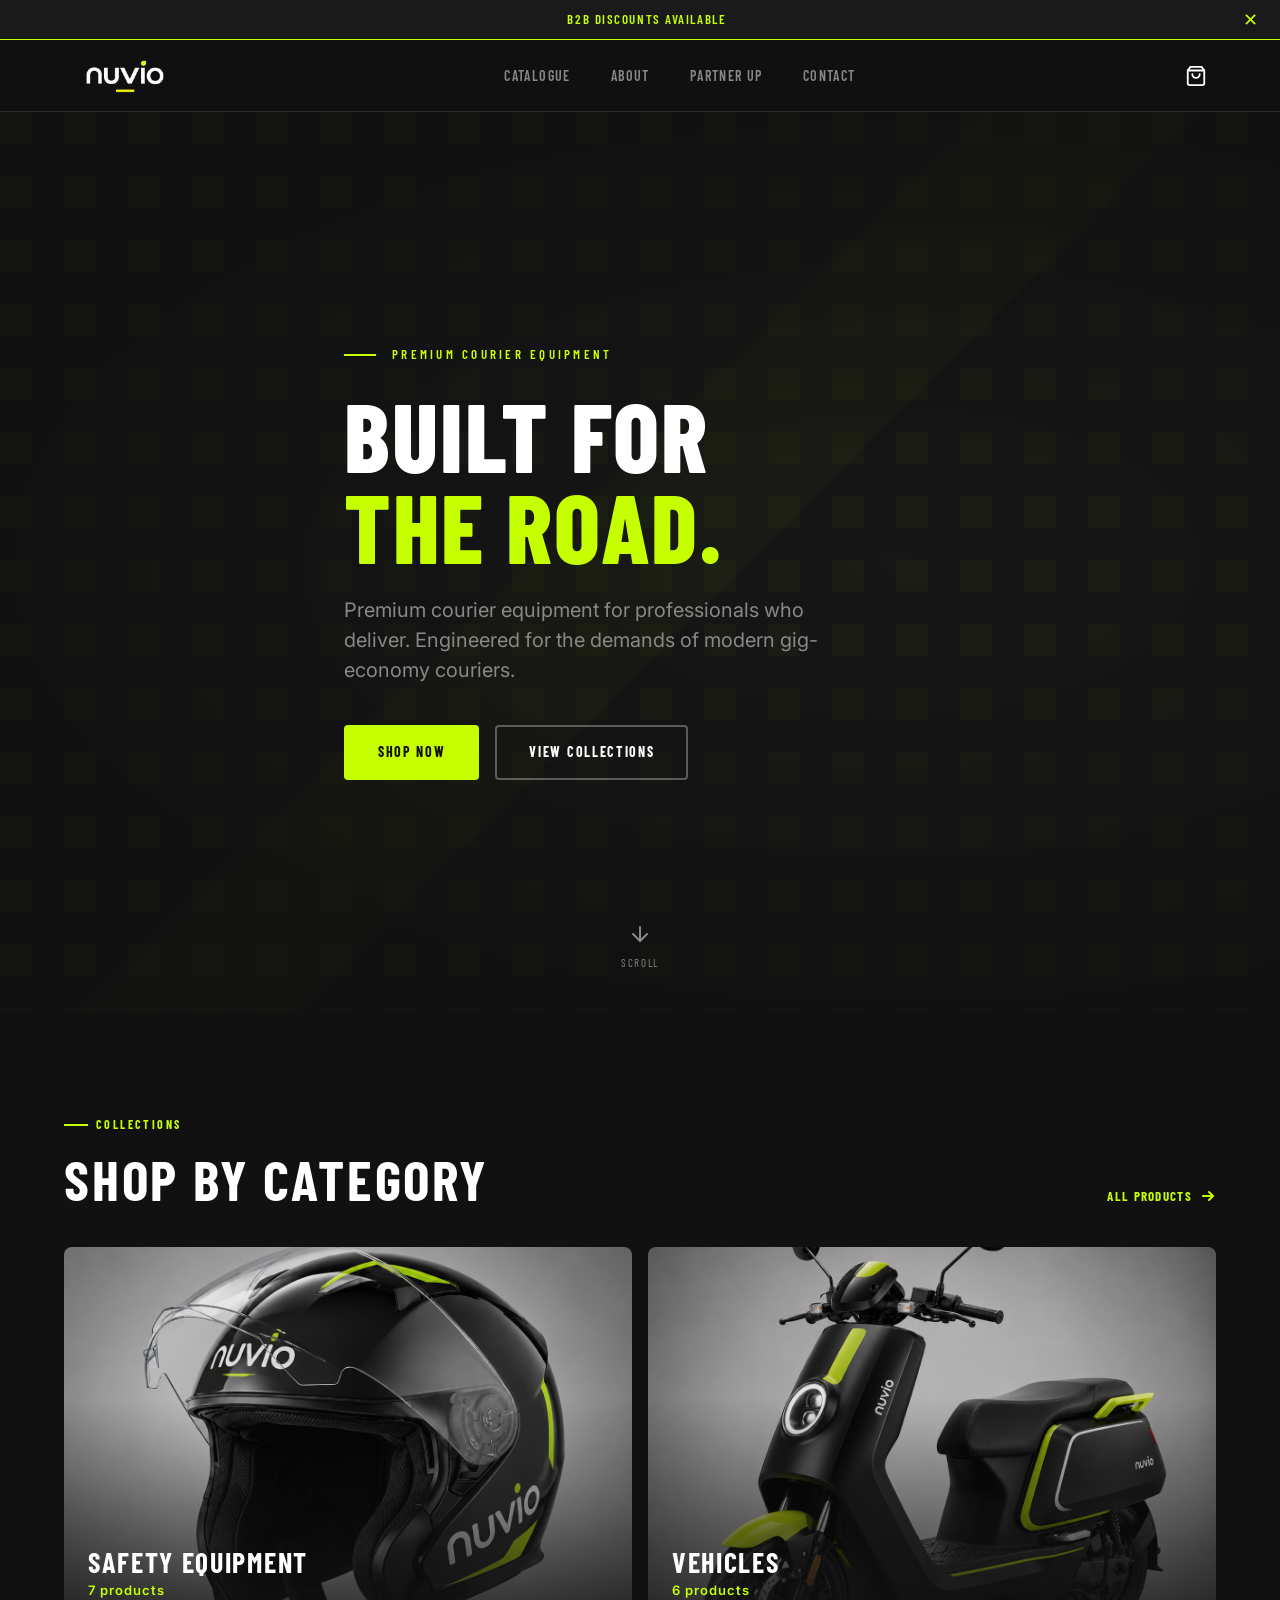
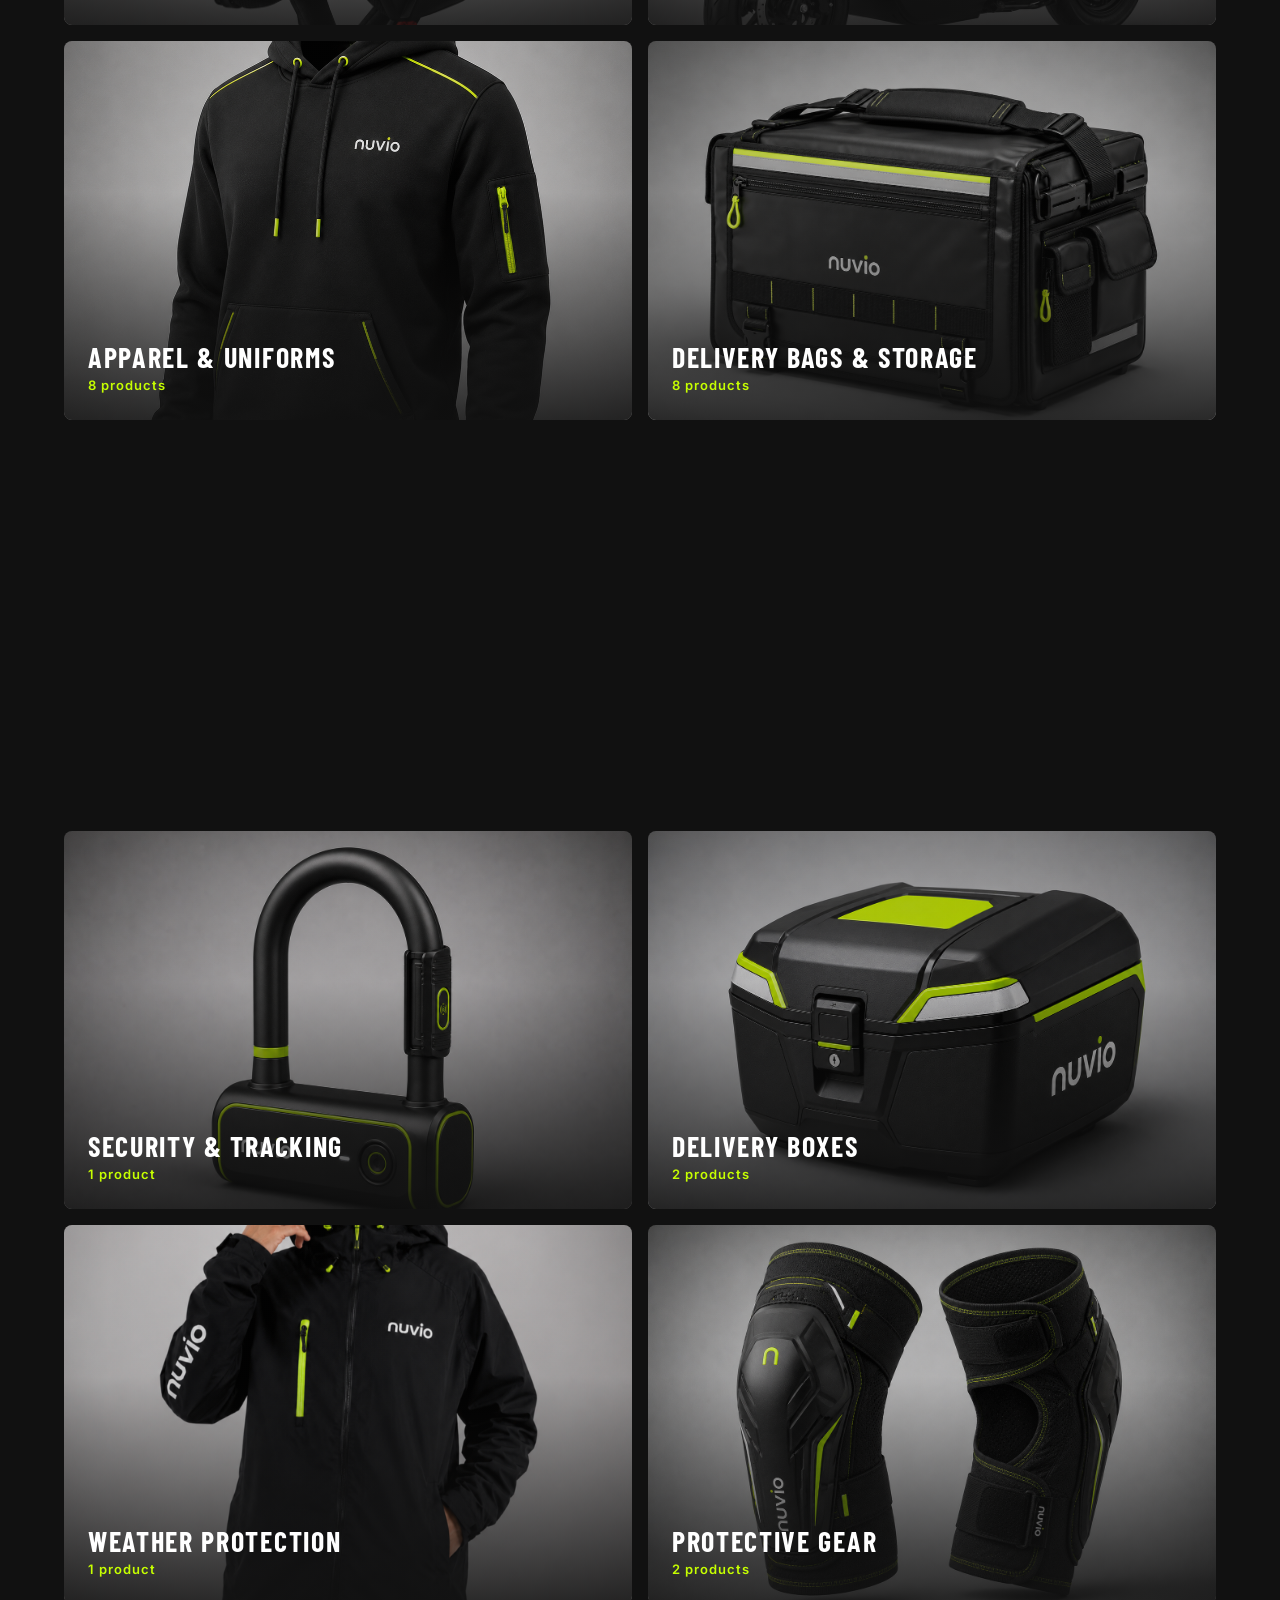
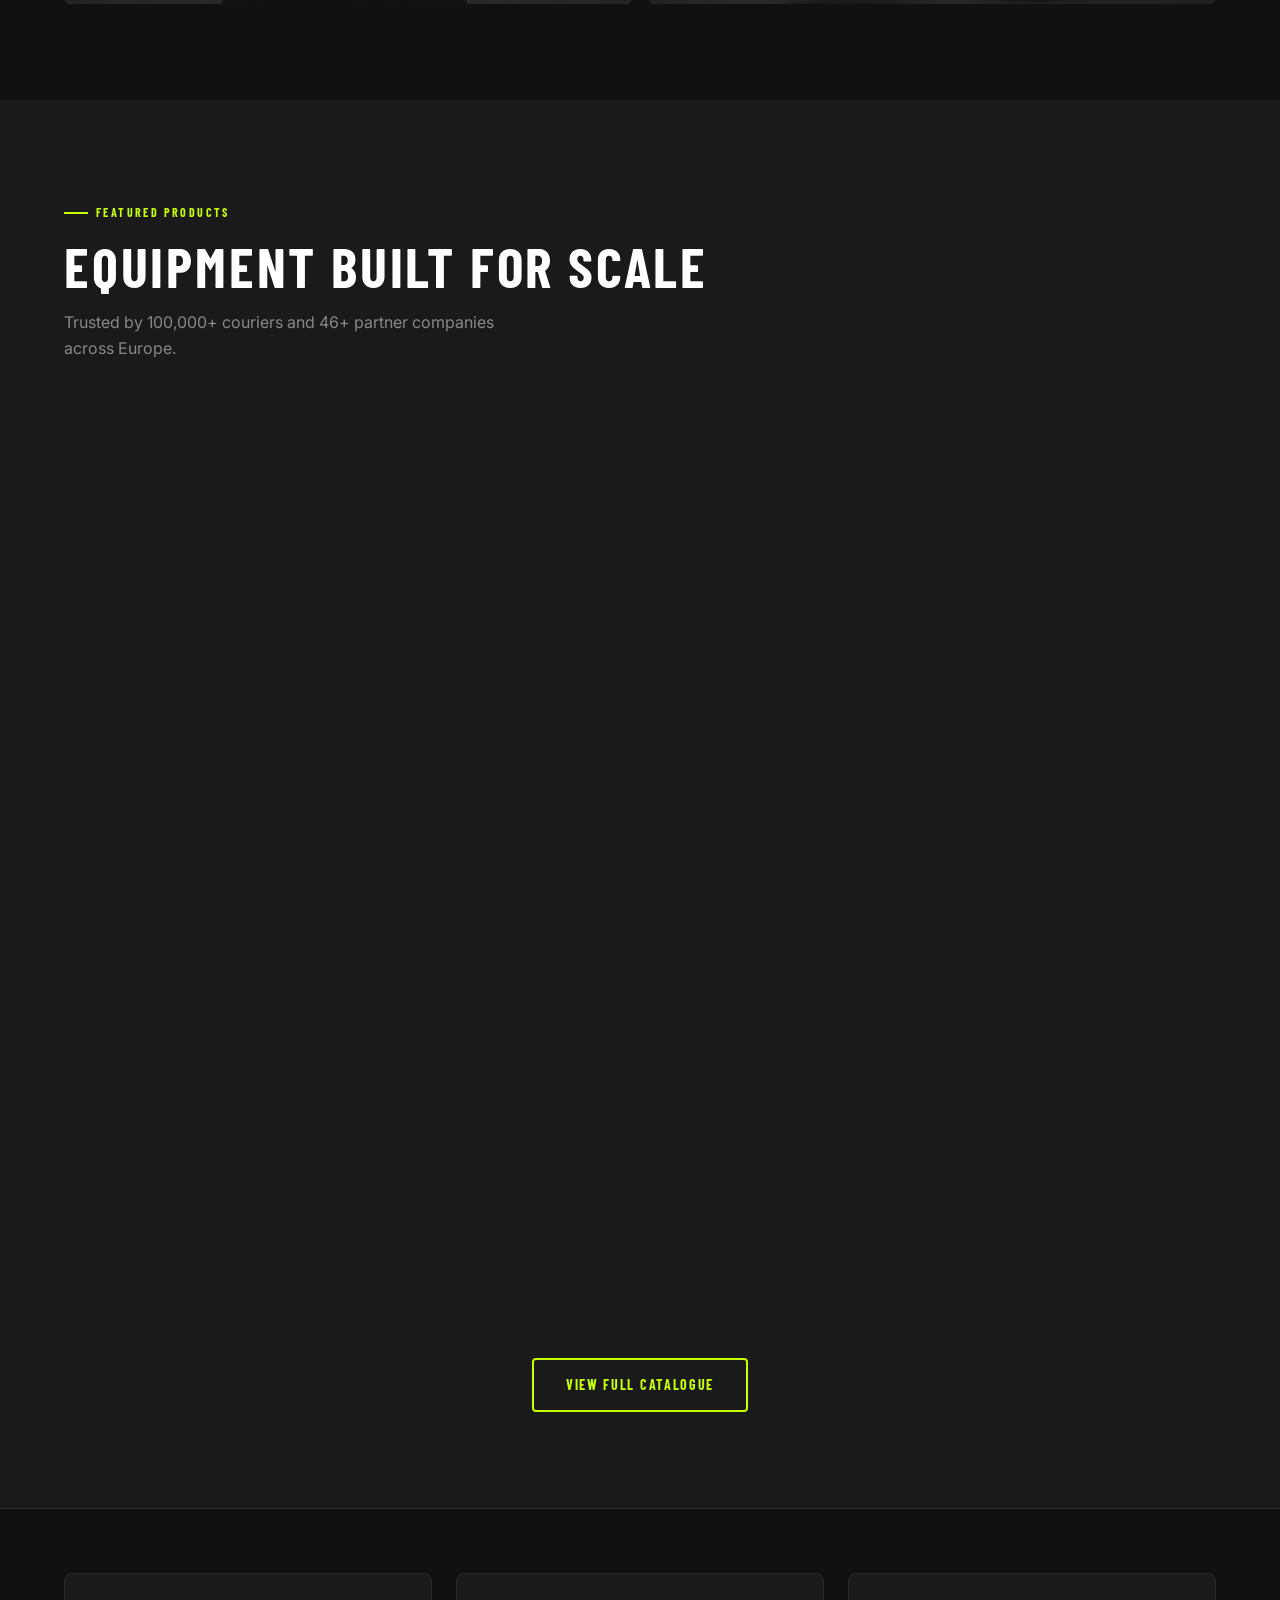
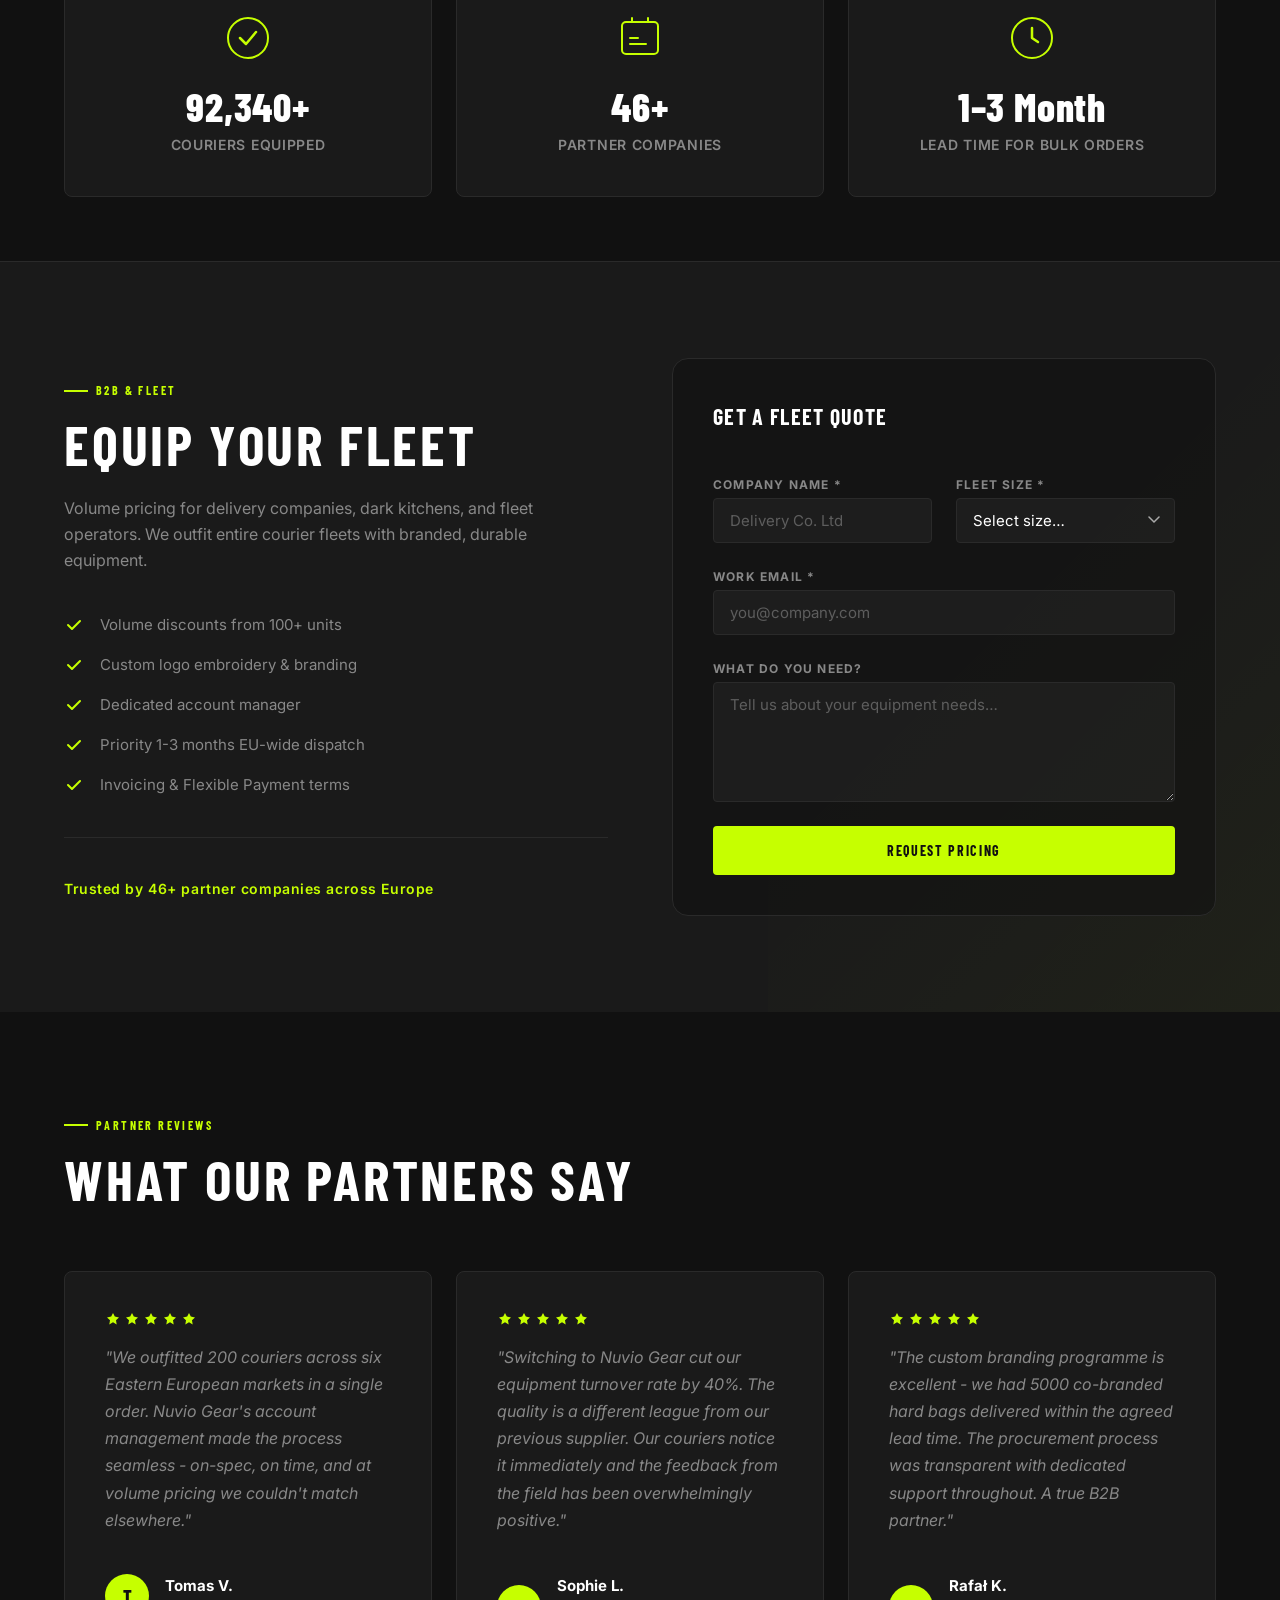
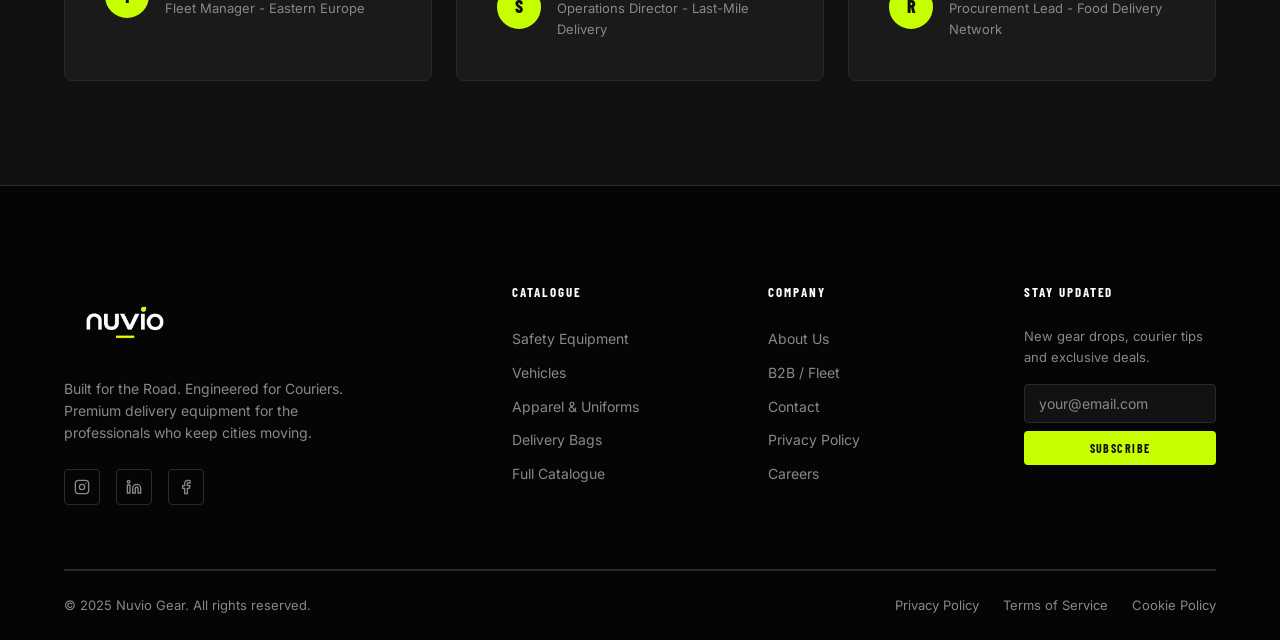
==== commit a9714b37: "Add privacy policy page" ====
--- a/index.html
+++ b/index.html
@@ -877,7 +877,8 @@
             <li><a href="about.html" class="footer-link">About Us</a></li>
             <li><a href="#fleet" class="footer-link">B2B / Fleet</a></li>
             <li><a href="contact.html" class="footer-link">Contact</a></li>
-            <li><a href="#" class="footer-link">Press</a></li>
+            <li><a href="privacy.html" class="footer-link">Privacy Policy</a></li>
+            <li><a href="#" class="footer-link">Careers</a></li>
           </ul>
         </div>
 
@@ -906,7 +907,7 @@
       <div class="footer-bottom">
         <p class="footer-copy">© 2025 Nuvio Gear. All rights reserved.</p>
         <nav class="footer-legal" aria-label="Legal links">
-          <a href="#">Privacy Policy</a>
+          <a href="privacy.html">Privacy Policy</a>
           <a href="#">Terms of Service</a>
           <a href="#">Cookie Policy</a>
         </nav>
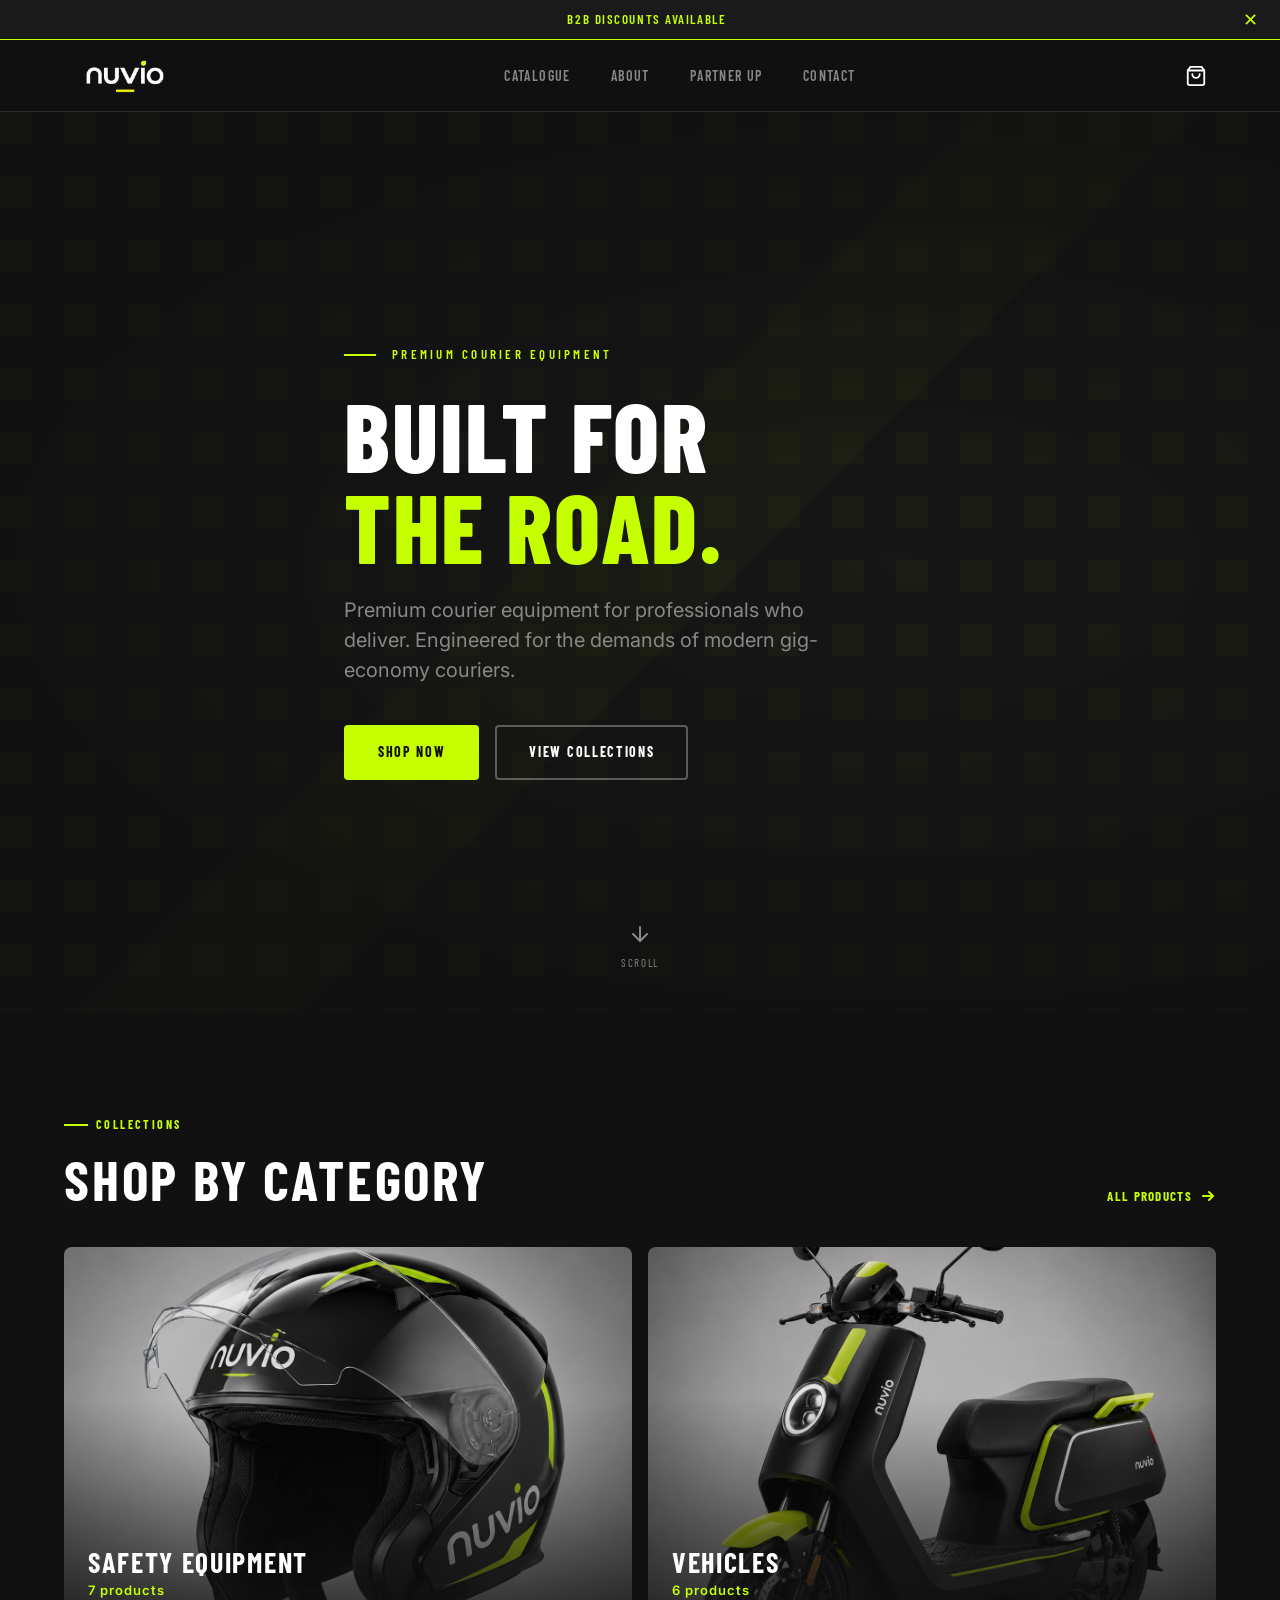
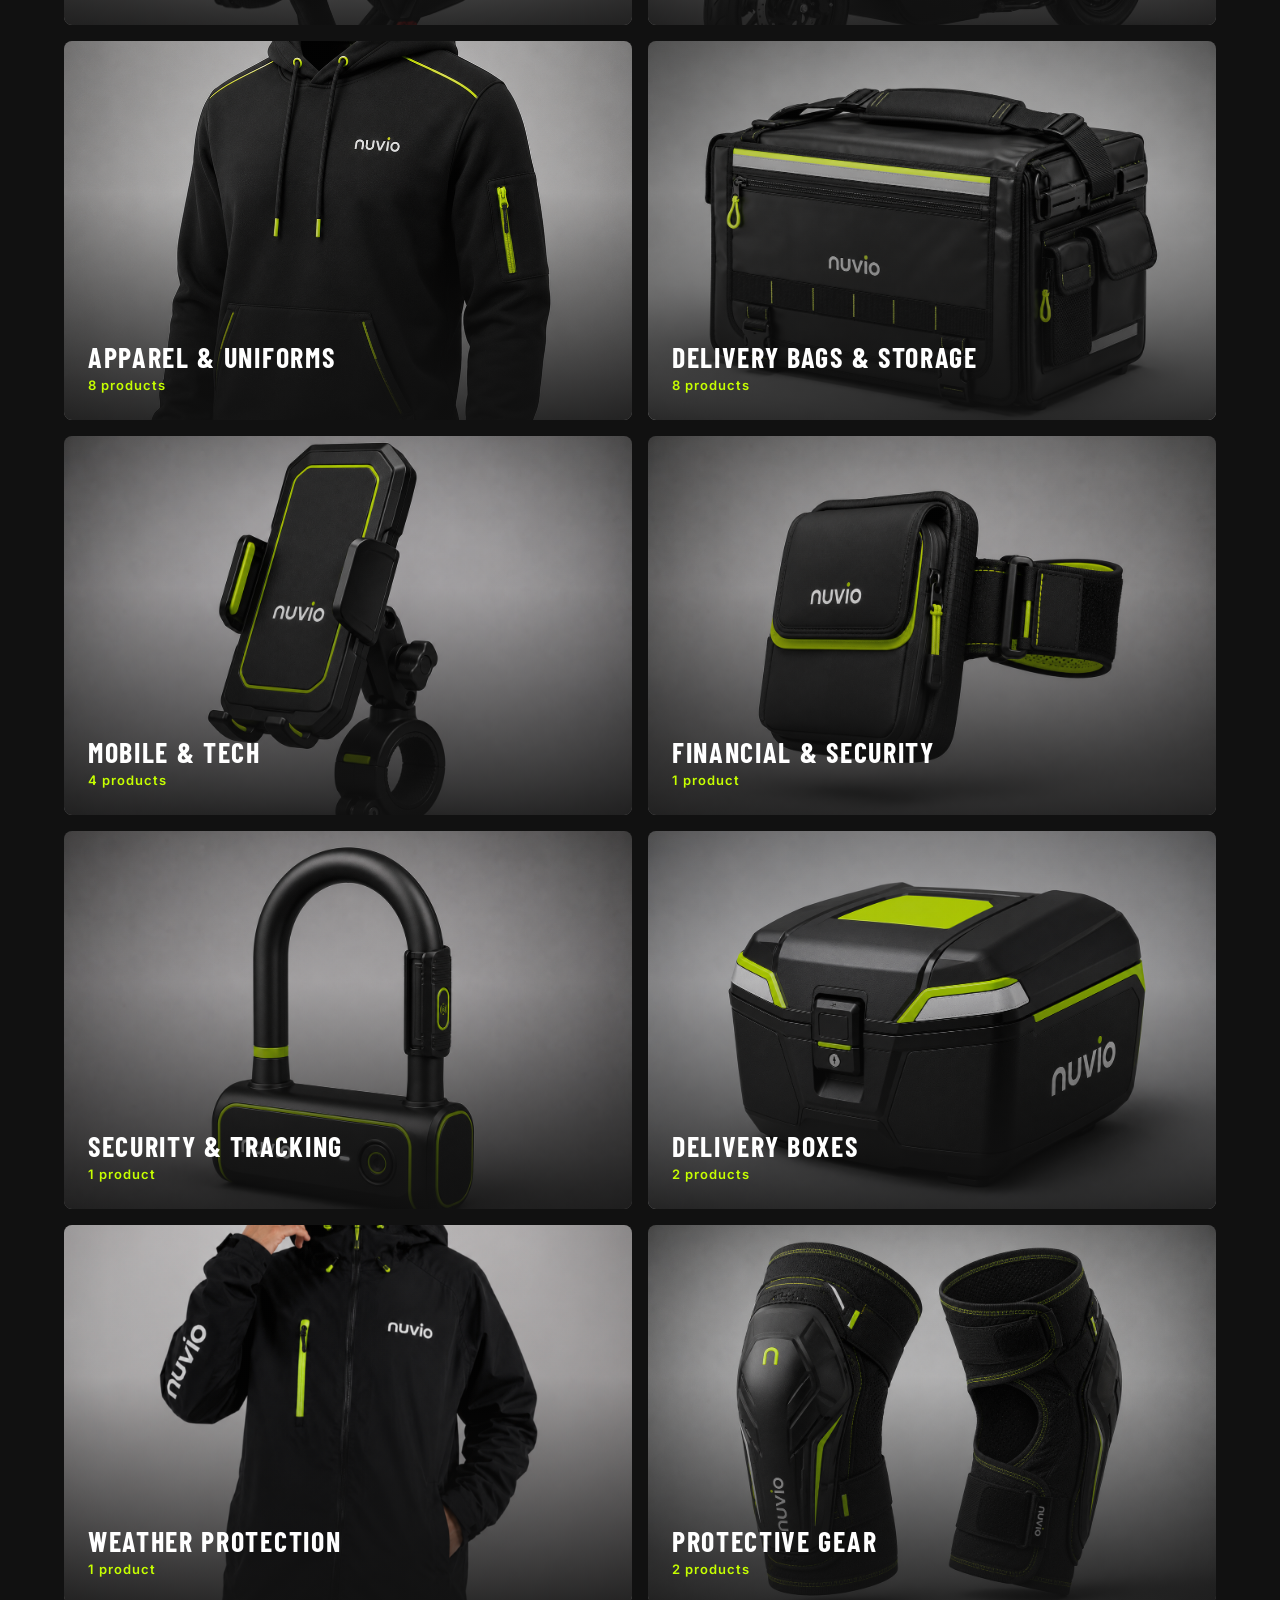
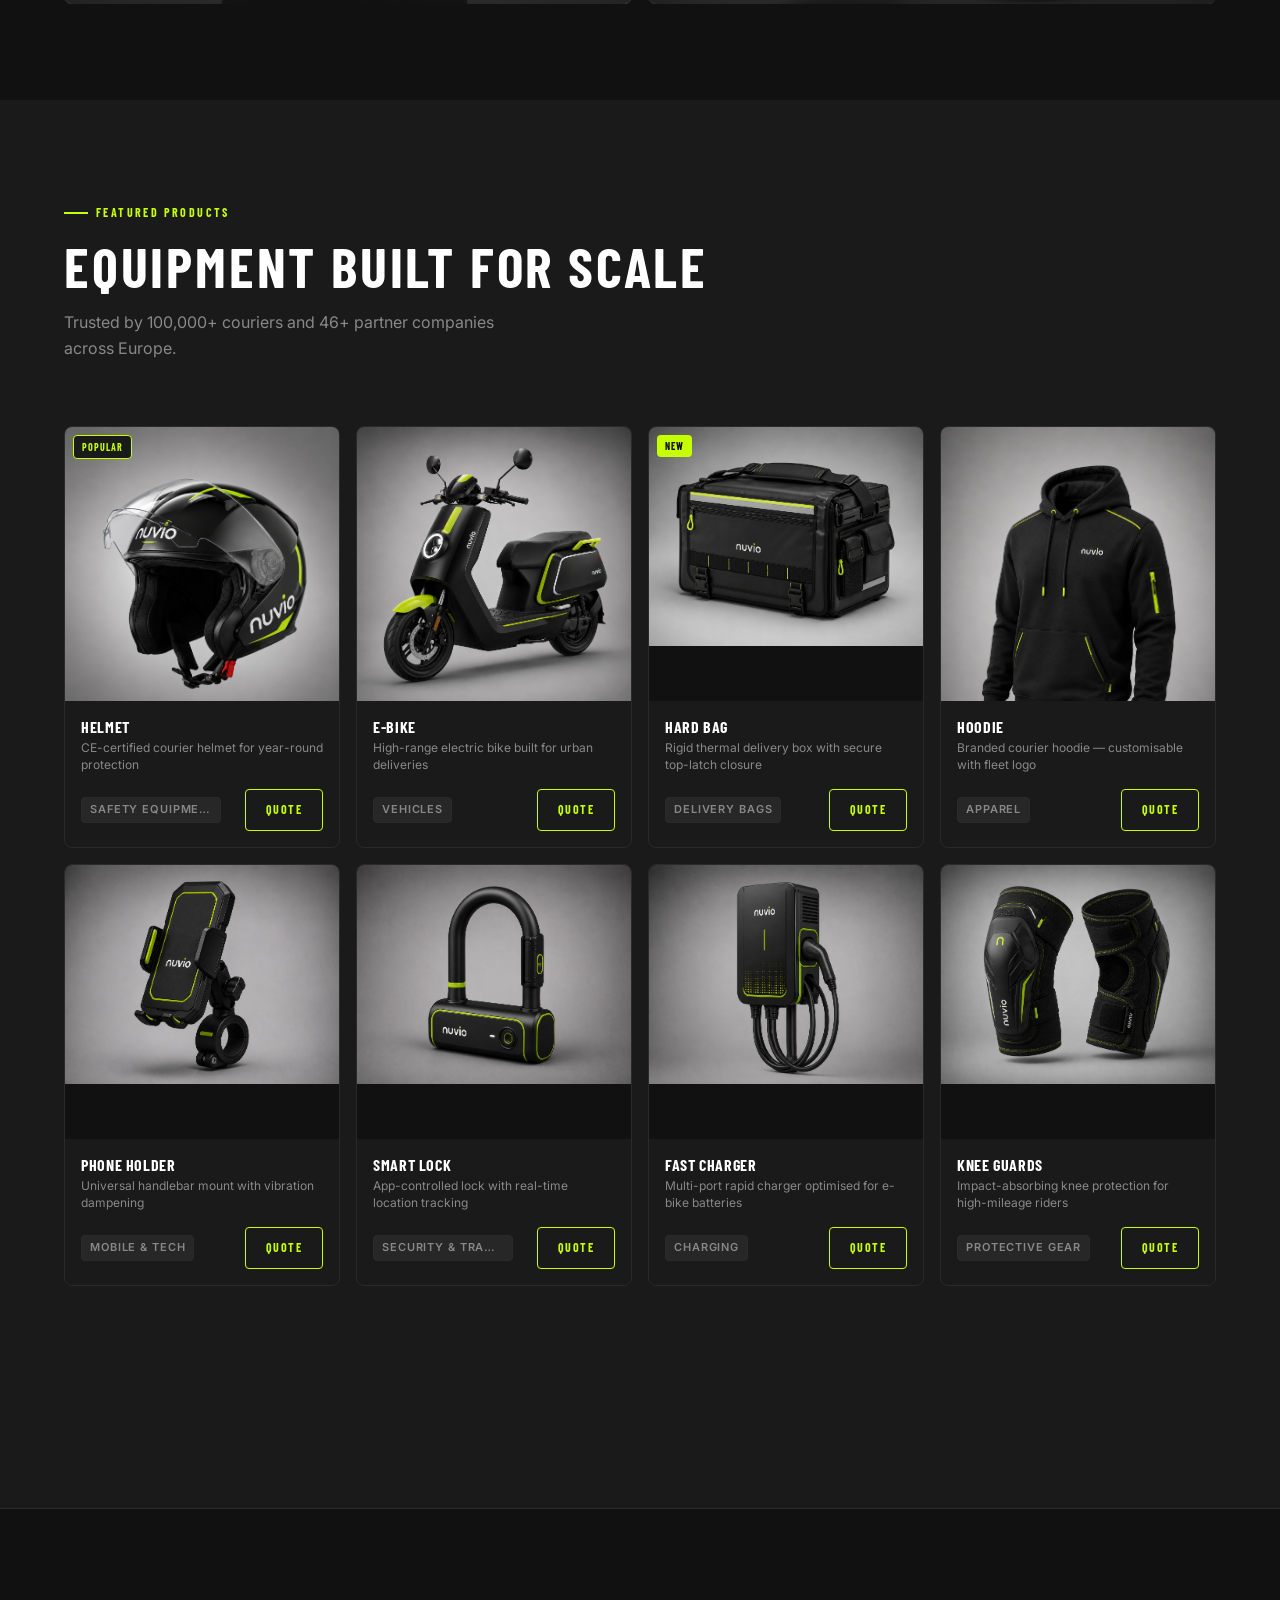
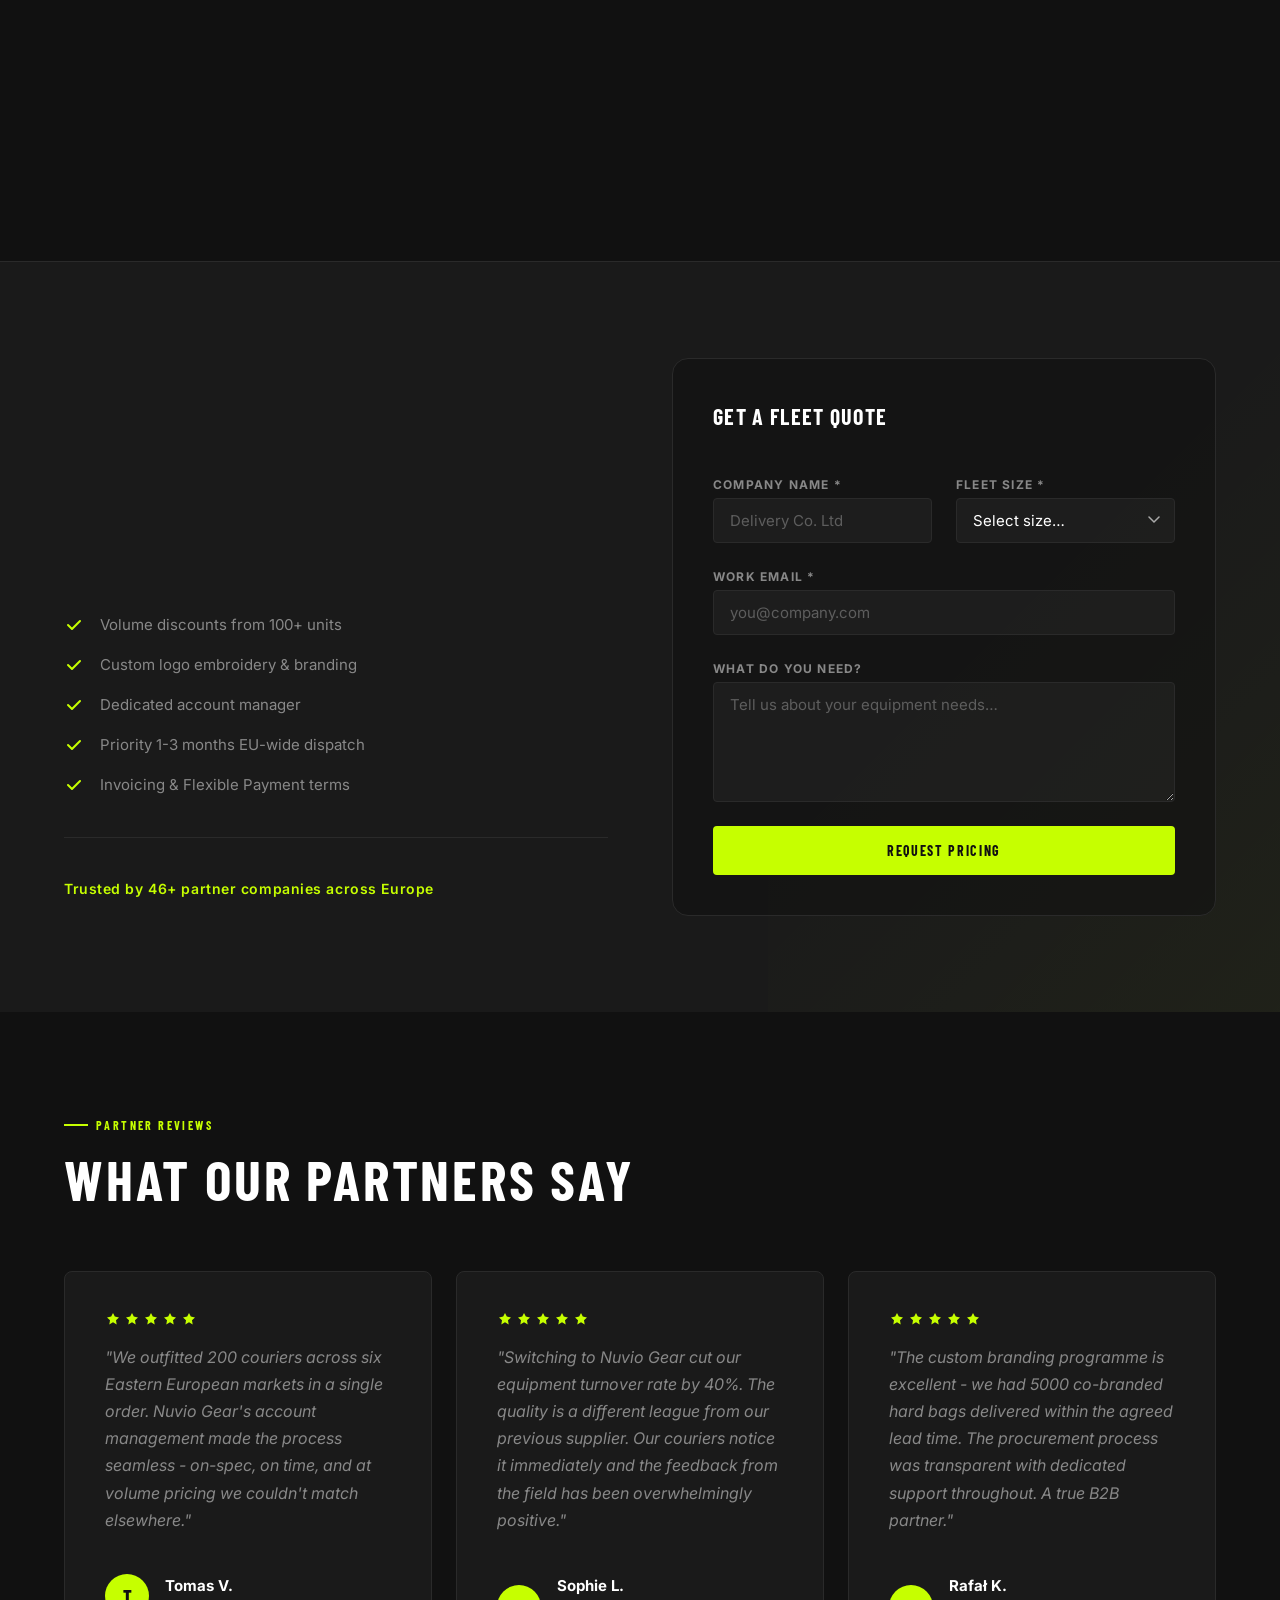
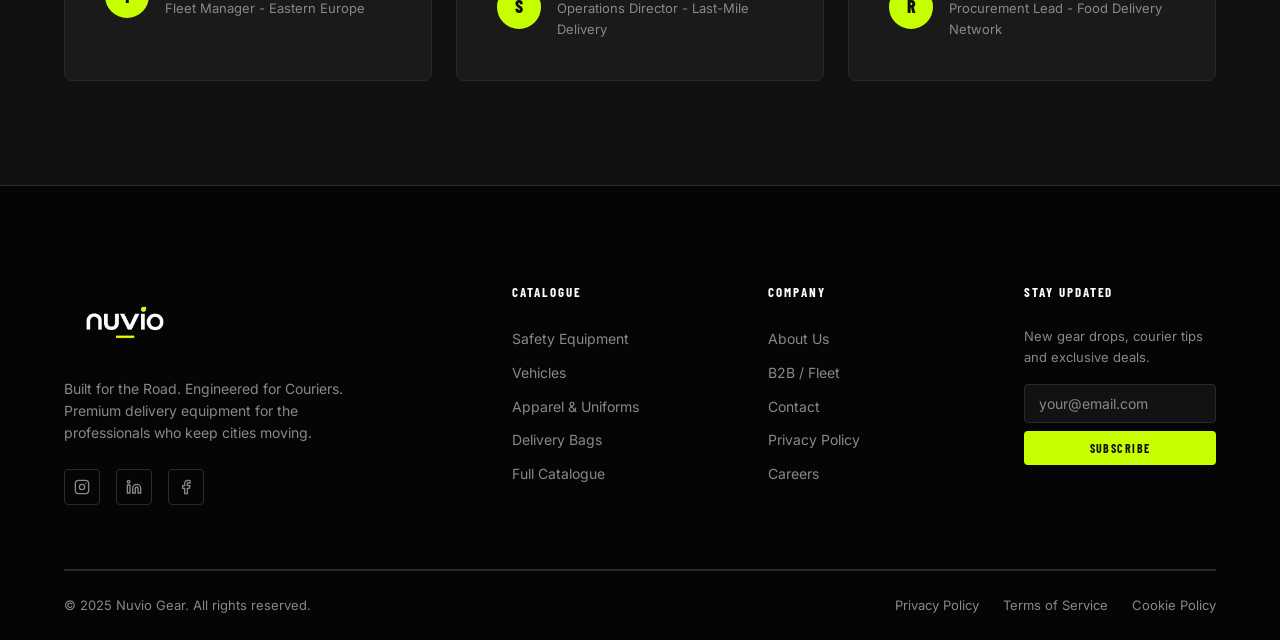
==== commit 37d5034d: "Add terms and cookie policy pages" ====
--- a/index.html
+++ b/index.html
@@ -908,8 +908,8 @@
         <p class="footer-copy">© 2025 Nuvio Gear. All rights reserved.</p>
         <nav class="footer-legal" aria-label="Legal links">
           <a href="privacy.html">Privacy Policy</a>
-          <a href="#">Terms of Service</a>
-          <a href="#">Cookie Policy</a>
+          <a href="terms.html">Terms of Service</a>
+          <a href="cookies.html">Cookie Policy</a>
         </nav>
       </div>
 
